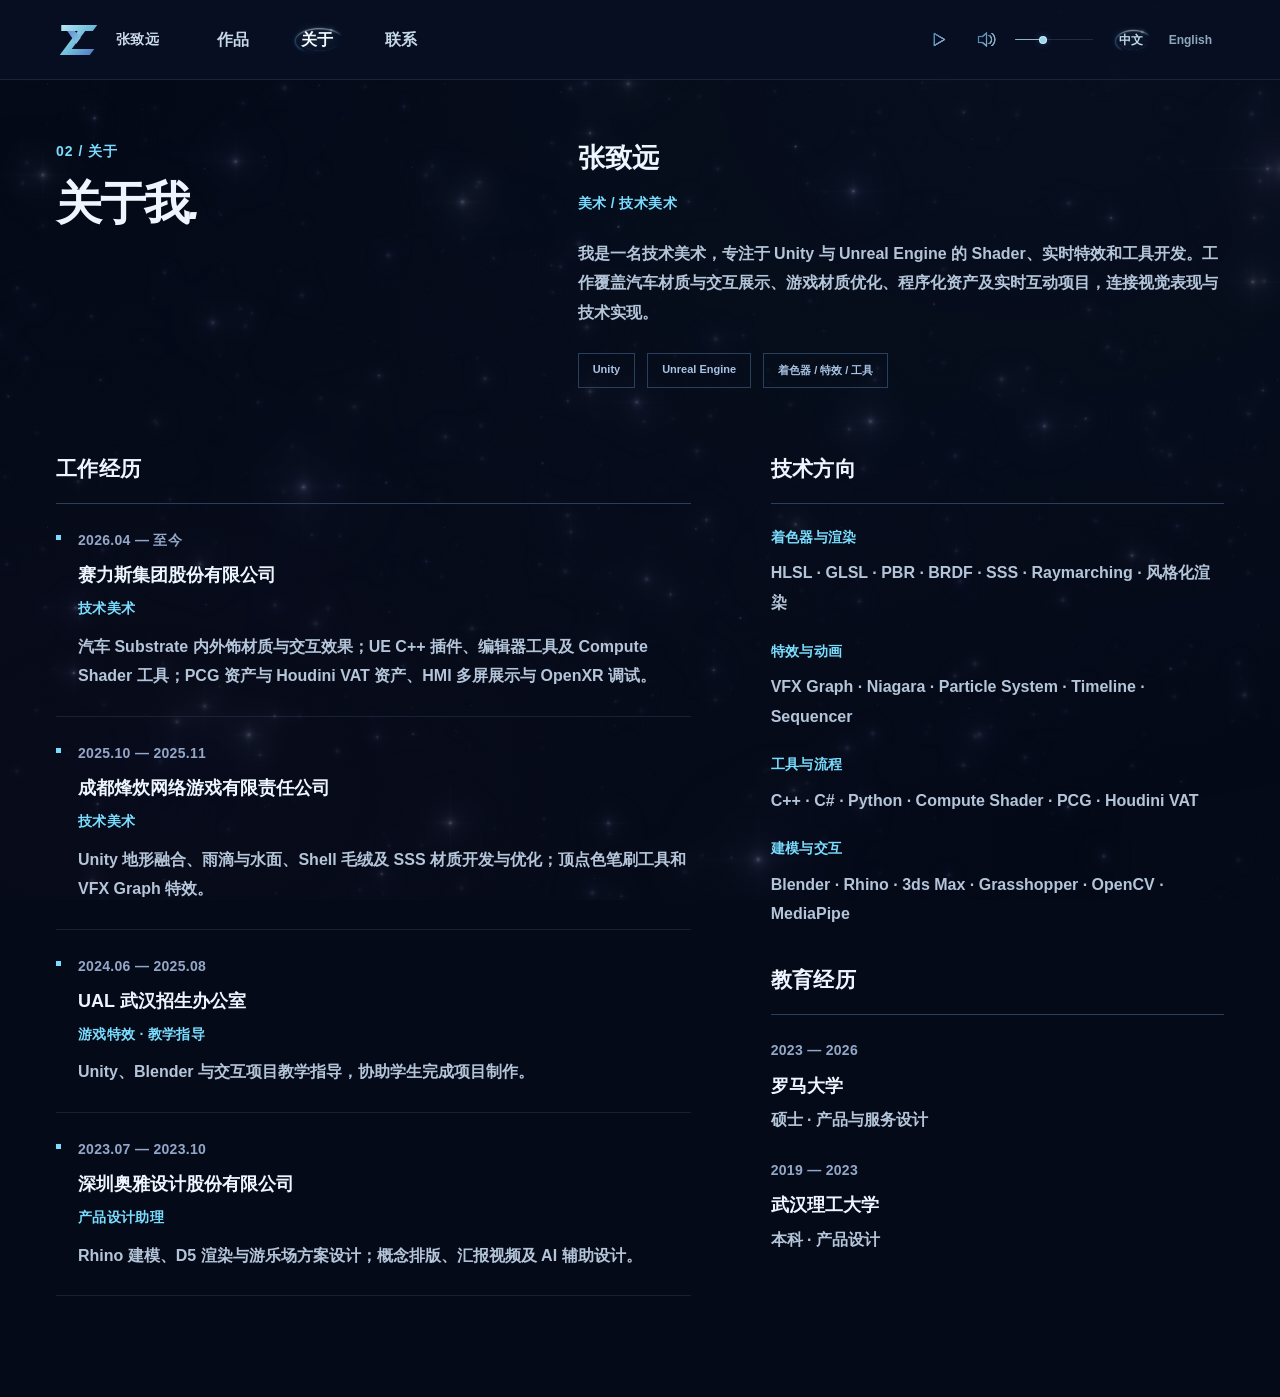
==== about.html @ 4000b933 "Publish nine projects, Neon soundtrack and updated interactions" ====
<!doctype html>
<html lang="zh-CN">
<head>
  <meta charset="UTF-8">
  <meta name="viewport" content="width=device-width,initial-scale=1">
  <meta name="theme-color" content="#080f24">
  <meta name="description" content="张致远的技术美术作品集：Unity 与 Unreal Engine 材质、实时特效与工具开发。">
  <title>关于 · 张致远 — 美术 / 技术美术</title>
  <link rel="icon" href="./favicon.svg" type="image/svg+xml">
  <link rel="stylesheet" href="./style.css">
  <link rel="stylesheet" href="./i18n.css">
  <link rel="stylesheet" href="./music.css">
  <link rel="stylesheet" href="./interactions.css">
  <link rel="stylesheet" href="./player-polish.css">
  <link rel="stylesheet" href="./contact-layout.css">
  <link rel="stylesheet" href="./typography.css">
  <link rel="stylesheet" href="./content-layout.css">
  <link rel="stylesheet" href="./header-layout.css">
  <link rel="stylesheet" href="./home-layout.css">
  <link rel="stylesheet" href="./brand-logo.css">
  <script type="module" src="./cursor-trail.js"></script>
  <script type="module" src="./hover-effects.js"></script>
  <script type="module" src="./i18n.js"></script>
  <script type="module" src="./music.js"></script>
  <script type="module" src="./app.js"></script>
</head>
<body>
  <canvas id="starfield-canvas" aria-hidden="true"></canvas>
  <a class="skip-link" href="#main-content">跳到主要内容</a>
  <header class="header">
    <a class="brand" href="./index.html" aria-label="张致远，回到首页"><span class="brand-mark" aria-hidden="true"><img src="./brand-logo.svg" width="48" height="48" alt=""></span><span class="brand-caption">张致远</span></a>
    <nav aria-label="主导航"><a href="./portfolio.html" data-view="works">作品</a><a href="./about.html" data-view="about" aria-current="page">关于</a><a href="./contact.html" data-view="contact">联系</a></nav>
    <span class="header-index" aria-hidden="true">作品集 / 01</span>
  </header>
  <main id="main-content" tabindex="-1">
    <section class="hero shell" id="top" data-view-panel="top" aria-labelledby="hero-title" hidden>
      <div class="hero-atmosphere" aria-hidden="true"></div>
      <div class="hero-copy">
        <h1 id="hero-title">张致远</h1>
        <p class="hero-role">美术 <span>/</span> 技术美术</p>
      </div>
      <a class="hero-scroll" href="#home-projects">
        <span class="hero-scroll-orbit" aria-hidden="true">
          <svg viewBox="0 0 64 64" fill="none" focusable="false">
            <g class="hero-scroll-arcs"><path class="hero-scroll-arc-outer" d="M18 7.75A28 28 0 0 1 56.25 46"/><path class="hero-scroll-arc-inner" d="M44 52.78A24 24 0 0 1 11.22 20"/><circle class="hero-scroll-star" cx="18" cy="7.75" r="1.5"/></g>
            <path class="hero-scroll-arrow" d="M32 19v25m-8-8 8 8 8-8"/>
            <path class="hero-scroll-flow" d="M32 19v25m-8-8 8 8 8-8"/>
          </svg>
        </span>
        <span class="hero-scroll-label">向下浏览作品</span>
      </a>
    </section>
    <section class="home-featured shell" id="home-projects" data-view-panel="top" aria-labelledby="home-projects-title" hidden>
      <div class="home-transition" aria-hidden="true">
        <svg viewBox="0 0 1000 260" fill="none" preserveAspectRatio="xMidYMid meet">
          <defs><linearGradient id="transition-light"><stop stop-color="#94d8ff" stop-opacity="0"/><stop offset=".45" stop-color="#9bdbf5" stop-opacity=".5"/><stop offset="1" stop-color="#768fcc" stop-opacity="0"/></linearGradient></defs>
          <g class="transition-paths" stroke="url(#transition-light)"><path d="M90 160 310 126 456 145 578 94 860 78"/><path d="M170 194 346 172 482 180 642 118 925 130"/><path d="M280 68 424 108 550 84 722 62"/></g>
          <g class="transition-flow" stroke="#b5e5ff"><path pathLength="100" d="M90 160 310 126 456 145 578 94 860 78"/><path pathLength="100" d="M170 194 346 172 482 180 642 118 925 130"/></g>
          <g class="transition-stars" fill="#b9e5f7"><circle cx="310" cy="126" r="1.5"/><circle cx="456" cy="145" r="1"/><circle cx="578" cy="94" r="1.8"/><circle cx="346" cy="172" r="1"/><circle cx="642" cy="118" r="1.4"/><circle cx="550" cy="84" r="1"/></g>
        </svg>
      </div>
      <div class="home-featured-heading">
        <div><h2 id="home-projects-title" tabindex="-1">精选作品</h2></div>
        <a class="text-link" href="./portfolio.html">全部作品 ↗</a>
      </div>
      <div id="home-project-grid" class="project-grid home-project-grid" aria-label="精选作品"></div>
    </section>
    <section class="works-section" id="works" data-view-panel="works" aria-labelledby="works-title" hidden>
      <div class="section-head shell"><div><div class="section-kicker">01 / 精选作品</div><h1 id="works-title" class="page-title">作品<span>集</span><i aria-hidden="true">.</i></h1></div><div class="category-tabs" role="group" aria-label="作品分类"><button data-category="all" aria-pressed="true">全部</button><button data-category="unity" aria-pressed="false">Unity</button><button data-category="unreal" aria-pressed="false">Unreal Engine</button><button data-category="td" aria-pressed="false">TD</button></div></div>
      <div class="subcategory-row shell" id="ue-subcategories" hidden><span>UNREAL ENGINE <b aria-hidden="true">/</b></span><div role="group" aria-label="Unreal Engine 二级分类"><button data-subcategory="all" aria-pressed="true">全部 UE 作品</button><button data-subcategory="vehicle" aria-pressed="false">车辆</button></div></div>
      <div class="works-layout shell">
        <div class="preview-column">
          <div class="preview-toolbar"><span><i class="signal"></i> 作品预览</span><span id="preview-index">— / —</span></div>
          <div class="project-preview" id="project-preview"><div class="empty-preview"><div class="empty-symbol" aria-hidden="true">＋</div><span class="empty-kicker">新的作品</span><h3>作品待补充</h3><p>此分类暂无作品。</p></div></div>
          <div id="playback-controls" class="playback-controls" hidden><label for="playback-speed">播放速度</label><select id="playback-speed"><option value="0.5">0.5×</option><option value="0.75">0.75×</option><option value="1" selected>1× 正常</option><option value="1.25">1.25×</option><option value="1.5">1.5×</option><option value="2">2×</option></select></div>
          <div id="video-chapters" class="video-chapters" role="group" aria-label="效果时间定位" hidden></div>
          <div class="project-caption"><div><p id="project-platform">UNITY / UNREAL ENGINE</p><h3 id="project-title">等待下一次灵感登场</h3></div><a id="project-link" class="text-link" href="https://space.bilibili.com/31364151" target="_blank" rel="noopener noreferrer">Bilibili 空间 <span aria-hidden="true">↗</span></a></div>
          <a id="project-detail-link" class="project-detail-link" href="./portfolio.html">查看作品详情 <span aria-hidden="true">↗</span></a>
          <p id="project-description" class="project-description">作品视频与制作过程将在这里更新。</p>
          <div id="project-credits" class="project-credits" aria-label="项目参考与素材说明" hidden></div>
        </div>
        <div class="selection-column"><div class="selection-heading"><span>选择作品</span><span id="project-count">00</span></div><div id="project-grid" class="project-grid" aria-label="选择作品"></div><p class="selection-tip">悬停预览，点击查看详情。手机端点选预览，再次点击进入详情。</p></div>
      </div>
    </section>
    <section class="about-section shell" id="about" data-view-panel="about" aria-labelledby="about-title">
      <div><div class="section-kicker">02 / 关于</div><h1 id="about-title" class="page-title">关于<span>我</span><i aria-hidden="true">.</i></h1></div>
      <div class="about-copy"><h3>张致远 </h3><p class="about-role">美术 / 技术美术</p><p id="about-text" class="muted">个人介绍待补充。</p><div class="about-tools"><span>Unity</span><span>Unreal Engine</span><span>着色器 / 特效 / 工具</span></div></div>
      <div class="resume-details"><section aria-labelledby="experience-title"><h3 class="resume-heading" id="experience-title">工作经历 </h3><div id="experience-list" class="experience-list"></div></section><div><section aria-labelledby="skills-title"><h3 class="resume-heading" id="skills-title">技术方向 </h3><div id="skills-list" class="skills-list"></div></section><section class="education" aria-labelledby="education-title"><h3 class="resume-heading" id="education-title">教育经历 </h3><div id="education-list"></div></section></div></div>
    </section>
    <section class="contact-section" id="contact" data-view-panel="contact" aria-labelledby="contact-title" hidden>
      <div class="shell contact-inner">
        <div class="contact-intro">
          <h1 id="contact-title" class="page-title">联系</h1>
        </div>
        <div class="contact-methods">
          <button class="contact-method contact-method-email" type="button" data-copy-value="1124192559@qq.com" aria-label="复制邮箱">
            <span class="contact-method-label">电子邮箱</span>
            <strong translate="no">1124192559@qq.com</strong>
          </button>
          <button class="contact-method contact-method-phone" type="button" data-copy-value="+86 15872390295" aria-label="复制电话号码">
            <span class="contact-method-label">电话</span>
            <strong translate="no">+86 15872390295</strong>
          </button>
          <button class="contact-method contact-method-wechat" type="button" data-copy-value="aid1428" aria-label="复制微信号">
            <span class="contact-method-label">微信</span>
            <strong id="wechat-value" translate="no">aid1428</strong>
          </button>
          <a class="contact-method contact-method-bilibili" href="https://space.bilibili.com/31364151" target="_blank" rel="noopener noreferrer">
            <span class="contact-method-label">个人空间</span>
            <strong>哔哩哔哩</strong>
            <span class="contact-method-arrow" aria-hidden="true">↗</span>
          </a>
        </div>
        <div class="contact-feedback" id="contact-copy-feedback" role="status" aria-live="polite"></div>
      </div>
      <div class="shell footer-bottom"><span>© <span id="year">2026</span> 张致远</span><a href="./index.html">返回首页 ↗</a><span>技术美术作品集</span></div>
    </section>
  </main>
  <div class="sr-only" id="announcement" aria-live="polite"></div>
</body>
</html>
---- style.css ----
:root{--font-ui:"Microsoft YaHei","PingFang SC","Noto Sans SC","Segoe UI",Arial,sans-serif;color-scheme:dark;--bg:#080f24;--panel:#101c36;--fg:#edf5ff;--muted:#93a7c8;--blue:#3075ff;--ice:#7addff;--line:#28405d;--cut:polygon(0 0,100% 0,100% calc(100% - 14px),calc(100% - 14px) 100%,0 100%)}
*{box-sizing:border-box}html{scroll-behavior:smooth;scroll-padding-top:100px}body{margin:0;background:var(--bg);color:var(--fg);font-family:var(--font-ui);-webkit-font-smoothing:antialiased}body::before{content:"";position:fixed;inset:0;z-index:-1;background:radial-gradient(ellipse at 76% 12%,#173c652e,transparent 55%)}a{color:inherit;text-decoration:none}button{font:inherit;color:inherit;cursor:pointer}button,a{-webkit-tap-highlight-color:transparent}button:focus-visible,a:focus-visible{outline:2px solid var(--ice);outline-offset:5px}button{border:0}button[disabled]{cursor:default;opacity:.5}h1,h2,h3,p{margin:0}::selection{background:var(--blue);color:white}[hidden]{display:none!important}.shell{width:min(1328px,calc(100% - 112px));margin-inline:auto}.sr-only{position:absolute;width:1px;height:1px;padding:0;overflow:hidden;clip-path:inset(50%);white-space:nowrap}.skip-link{position:fixed;top:8px;left:8px;z-index:100;background:var(--blue);padding:12px;transform:translateY(-200%)}.skip-link:focus{transform:none}
.header{height:80px;position:fixed;inset:0 0 auto;z-index:30;display:flex;align-items:center;justify-content:space-between;padding:0 56px;background:#080f24df;backdrop-filter:blur(16px);border-bottom:1px solid #8bd3ff1c}.brand{display:flex;align-items:center;gap:13px}.brand-mark{font-size:31px;font-weight:900;font-style:italic;letter-spacing:-8px;width:52px;color:var(--ice)}.brand-mark span{color:var(--blue)}.brand-caption{font-size:10px;font-weight:800;letter-spacing:1.4px;line-height:1.6}.brand-caption small{font-size:8px;color:var(--muted);letter-spacing:3px}.header nav{display:flex;align-items:center;gap:44px}.header nav a{font-size:13px;font-weight:700;display:flex;align-items:center;gap:8px;transition:color .2s}.header nav a:hover{color:var(--ice)}.header nav span{font-size:9px;letter-spacing:1.2px;color:var(--muted)}.header-index{font:10px var(--font-ui);letter-spacing:1.5px;color:var(--muted)}
.hero{position:relative;min-height:850px;min-height:max(780px,100svh);padding-top:154px;padding-bottom:110px;display:grid;grid-template-columns:1fr 1.03fr;align-items:center;gap:28px}.hero-copy{position:relative;z-index:2}.eyebrow{display:flex;align-items:center;gap:10px;color:var(--ice);font-size:11px;letter-spacing:3px;font-weight:700}.signal{display:inline-block;width:5px;height:5px;background:var(--ice);box-shadow:0 0 12px #7addff60;flex-shrink:0}.hero h1{margin-top:28px;font-weight:900;font-size:clamp(66px,8.3vw,126px);line-height:1.05;letter-spacing:-7px}.hero h1>span{display:block;white-space:nowrap;font-size:clamp(48px,5.6vw,84px);line-height:.98;letter-spacing:0;color:transparent;-webkit-text-stroke:1.5px var(--ice);font-weight:900;margin-top:14px;font-style:italic}.hero h1 br{display:none}.hero h1>span{white-space:normal;max-width:550px}.hero h1 br{display:initial}.hero-role{font-size:22px;letter-spacing:5px;font-weight:700;margin-top:24px}.hero-role>span{color:var(--blue);margin:0 10px}.hero-line{font-size:14px;letter-spacing:2px;color:var(--muted);margin-top:15px}.hero-tools{display:flex;gap:18px;margin:28px 0 34px}.hero-tools span{font:10px var(--font-ui);letter-spacing:1px;color:#bccce2;border-left:2px solid var(--blue);padding-left:8px}.action{display:inline-flex;align-items:center;justify-content:space-between;gap:64px;background:var(--blue);padding:17px 24px;clip-path:var(--cut);font-size:15px;font-weight:800;transition:background .2s,transform .2s}.action:hover{background:#528fff;transform:translateY(-2px)}.action span{font-size:24px;line-height:16px}.hero-tracks{position:absolute;inset:80px 0 0;pointer-events:none;overflow:hidden;opacity:.45;z-index:-1}.hero-tracks span{position:absolute;width:1px;height:115%;background:linear-gradient(transparent,#2b5a8533,transparent);transform:rotate(30deg);left:66%;top:-10%}.hero-tracks span:nth-child(2){left:84%}.hero-tracks span:nth-child(3){width:120px;left:81%;background:linear-gradient(transparent,#20538312,transparent)}.hero-bottom{position:absolute;bottom:32px;left:0;right:0;display:flex;justify-content:space-between;color:var(--muted);font:9px var(--font-ui);letter-spacing:2px}.hero-bottom a{display:flex;gap:20px;align-items:center}.hero-bottom a span{color:var(--ice);font-size:20px}
.hero-visual{min-width:0;position:relative;padding-top:10px;scroll-margin-top:110px}.visual-label,.preview-toolbar{display:flex;justify-content:space-between;align-items:center;font:9px var(--font-ui);letter-spacing:1.5px;color:var(--muted);padding-bottom:15px}.visual-label>span:first-child,.preview-toolbar>span:first-child{display:flex;align-items:center;gap:9px}.visual-label>span:first-child{color:var(--ice)}
.works-section{padding-top:50px;padding-bottom:110px;border-top:1px solid #21334b;background:linear-gradient(180deg,#0d1831,#080f2400)}.section-head{display:flex;align-items:end;justify-content:space-between;gap:24px;margin-bottom:36px}.section-kicker{font:10px var(--font-ui);color:var(--ice);letter-spacing:3px;margin-bottom:16px}h2{font-size:46px;letter-spacing:-2px;font-weight:900;line-height:1.1}h2>span{color:#a7bfdc}h2>i{color:var(--blue);font-style:normal;margin-left:4px}.category-tabs{display:flex;gap:6px;flex-wrap:wrap}.category-tabs button{padding:13px 22px;min-width:85px;clip-path:polygon(0 0,calc(100% - 10px) 0,100% 10px,100% 100%,0 100%);background:#162740;font-size:12px;font-weight:700;transition:background .2s}.category-tabs button[aria-pressed=true]{background:var(--blue)}.category-tabs button:hover{background:#3066b2}.works-layout{display:grid;grid-template-columns:1.15fr 1fr;gap:44px}.preview-column{min-width:0}.preview-toolbar{padding-bottom:10px}.project-preview{position:relative;aspect-ratio:16/9;background:#09172b;border:1px solid #2a405c;overflow:hidden}.project-preview iframe,.project-preview video,.project-preview>img{position:absolute;inset:0;width:100%;height:100%;border:0;object-fit:contain}.empty-preview{position:absolute;inset:0;display:flex;flex-direction:column;align-items:center;justify-content:center;background:linear-gradient(135deg,#11264180,transparent),repeating-linear-gradient(0deg,transparent 0 35px,#57789b09 36px 37px),repeating-linear-gradient(90deg,transparent 0 35px,#57789b09 36px 37px)}.empty-symbol{width:55px;height:55px;transform:rotate(45deg);border:1px solid #4875a64d;color:#597ba3;display:flex;align-items:center;justify-content:center;margin-bottom:20px;font:28px var(--font-ui)}.empty-kicker{font:9px var(--font-ui);letter-spacing:4px;color:#7895b7}.empty-preview h3{font-size:20px;letter-spacing:5px;margin-top:10px}.empty-preview p{font-size:11px;color:var(--muted);margin-top:12px}.project-caption{display:flex;justify-content:space-between;align-items:center;gap:12px;margin-top:22px}.project-caption p{font:9px var(--font-ui);color:var(--ice);letter-spacing:2px;margin-bottom:9px}.project-caption h3{font-size:21px;line-height:1.45;letter-spacing:1px}.text-link{font-size:11px;white-space:nowrap;color:var(--ice)}.text-link span{margin-left:7px;font-size:16px}.project-description{font-size:12px;line-height:1.8;color:var(--muted);margin-top:10px;max-width:520px;white-space:pre-line}.selection-heading{display:flex;justify-content:space-between;font:9px var(--font-ui);color:var(--muted);letter-spacing:2px;margin-bottom:10px}.selection-heading span:last-child{color:var(--ice)}.project-grid{display:grid;grid-template-columns:1fr 1fr;gap:10px}.project-card{display:block;position:relative;min-width:0;text-align:left;padding:0;background:#13243d;clip-path:var(--cut);aspect-ratio:1.5;overflow:hidden;border:2px solid transparent}.project-card img{width:100%;height:100%;object-fit:cover;display:block;transition:transform .3s,filter .3s;filter:brightness(.72)}.project-card:hover img{transform:scale(1.04);filter:brightness(1)}.project-card[data-selected=true]{border-color:var(--ice)}.project-card[data-selected=true] img{filter:brightness(1)}.project-card .card-copy{position:absolute;inset:auto 0 0;padding:25px 12px 12px;background:linear-gradient(transparent,#061020f0)}.card-copy strong{font-size:13px;line-height:1.5;display:-webkit-box;-webkit-line-clamp:2;-webkit-box-orient:vertical;overflow:hidden}.card-copy small{display:block;font:8px var(--font-ui);color:var(--ice);margin-top:5px;letter-spacing:1px}.empty-category{aspect-ratio:1.4;padding:20px 15px;position:relative;border:1px solid #223c5c;background:linear-gradient(135deg,#17334d55,#0b162c);clip-path:var(--cut);display:flex;flex-direction:column;justify-content:space-between;min-width:0}.empty-category>span{font:italic 48px var(--font-ui);font-weight:800;color:#264869}.empty-category strong{font-size:13px;display:block}.empty-category small{display:block;color:var(--muted);font-size:10px;margin-top:7px}.selection-tip{font-size:10px;color:#879cba;margin-top:18px;line-height:1.6}.no-results{grid-column:1/-1;padding:35px 20px;border:1px solid var(--line);color:var(--muted);font-size:13px;text-align:center}
.about-section{display:grid;grid-template-columns:1fr 1.4fr;gap:60px;border-top:1px solid #263853;padding-block:80px 100px}.about-copy h3{font-size:27px;letter-spacing:3px}.about-copy small{font:11px var(--font-ui);letter-spacing:2px;color:var(--muted);display:inline-block;margin-left:15px}.about-role{font-size:14px;color:var(--ice);margin-top:16px;letter-spacing:2px}.muted{color:var(--muted);font-size:13px;line-height:1.8;margin-top:24px}.about-tools{display:flex;gap:12px;margin-top:25px}.about-tools span{font-size:11px;padding:9px 14px;border:1px solid var(--line);color:#a8c3e2}.contact-section{background:#122754;position:relative;overflow:hidden}.contact-section::after{content:"ZY";position:absolute;right:4%;top:-55px;color:#96cfff06;font:900 italic 320px var(--font-ui);pointer-events:none}.contact-inner{position:relative;z-index:1;display:flex;justify-content:space-between;align-items:center;padding-block:65px}.contact-inner h2{font-size:44px}.contact-inner h2 i{font-weight:400;font-size:40px;margin-left:18px;color:var(--ice)}.contact-link{display:flex;flex-direction:column;gap:12px;font:900 24px var(--font-ui);letter-spacing:2px}.contact-link span{font-size:12px;font-weight:400;letter-spacing:1px;color:var(--ice)}.footer-bottom{position:relative;z-index:1;border-top:1px solid #ffffff16;display:flex;align-items:center;justify-content:space-between;padding-block:23px;font:9px var(--font-ui);letter-spacing:1.5px;color:#b0c3df}
.poster-button{display:block;width:100%;height:100%;position:absolute;inset:0;background:#0d203a;padding:0;overflow:hidden}.poster-button>img{display:block;width:100%;height:100%;object-fit:cover;filter:brightness(.75);transition:filter .25s,transform .4s}.poster-button:hover>img{filter:brightness(.92);transform:scale(1.025)}.poster-play{position:absolute;inset:0;display:flex;flex-direction:column;align-items:center;justify-content:center;gap:13px;background:linear-gradient(transparent,#070f2855);font-size:12px;letter-spacing:3px;text-shadow:0 2px 8px #000}.play-triangle{width:58px;height:58px;display:grid;place-items:center;border:1px solid #b9e7ffb0;background:#153367a0;backdrop-filter:blur(5px);font:28px var(--font-ui);color:var(--ice);padding-left:3px}.playback-help{font-size:11px;color:var(--muted);line-height:1.6;margin-top:10px}#project-preview{scroll-margin-top:105px}.project-card:focus-visible{outline:none;box-shadow:inset 0 0 0 3px var(--ice);border-color:var(--ice)}
@media(min-width:1600px){.hero h1{font-size:142px}.hero h1>span{font-size:88px}}
@media(max-width:1100px){.shell{width:calc(100% - 64px)}.header{padding:0 32px}.header-index{display:none}.header nav{gap:28px}.hero{gap:20px}.hero h1{font-size:96px}.hero h1>span{font-size:66px}.works-layout{gap:28px}.hero-role{font-size:18px}.project-caption{align-items:start;flex-direction:column}}
@media(max-width:760px){html{scroll-padding-top:105px}.shell{width:calc(100% - 40px)}.header{height:80px;padding:0 20px}.brand-caption{display:none}.brand-mark{font-size:29px;width:42px}.header nav{gap:22px}.header nav a{font-size:12px;display:block}.header nav span{display:block;font-size:7px;margin-top:5px;letter-spacing:1px}.hero{grid-template-columns:1fr;min-height:auto;gap:40px;padding-top:132px;padding-bottom:95px}.hero h1{font-size:clamp(74px,18vw,120px);letter-spacing:-5px;margin-top:23px}.hero h1>span{font-size:clamp(46px,10vw,76px);max-width:none;margin-top:12px}.hero h1 br{display:none}.hero-role{font-size:19px;letter-spacing:4px;margin-top:24px}.hero-line{font-size:12px}.hero-tools{margin:20px 0 27px}.action{padding:15px 22px;font-size:14px;gap:60px}.hero-visual{padding-top:0;scroll-margin-top:110px}.visual-label{font-size:8px}.hero-bottom{bottom:26px;font-size:8px;letter-spacing:1px}.hero-bottom>span{display:none}.works-section{padding-top:36px;padding-bottom:65px}.section-head{display:block;margin-bottom:24px}.section-kicker{font-size:9px;letter-spacing:2px;margin-bottom:12px}h2{font-size:36px}.category-tabs{margin-top:24px;gap:7px}.category-tabs button{padding:12px 18px;min-height:44px}.works-layout{grid-template-columns:1fr;gap:30px}.project-caption{flex-direction:row;align-items:center;margin-top:16px}.project-caption h3{font-size:18px}.project-caption p{font-size:8px}.project-description{font-size:12px}.empty-preview h3{font-size:17px}.empty-preview p{font-size:10px}.empty-symbol{width:40px;height:40px;margin-bottom:14px}.project-card{aspect-ratio:1.4}.card-copy strong{font-size:12px}.selection-tip{margin-top:13px}.about-section{grid-template-columns:1fr;gap:30px;padding-block:45px 60px}.about-copy h3{font-size:24px}.about-copy small{font-size:9px;margin-left:10px}.contact-inner{padding-block:45px;display:block}.contact-inner h2{font-size:36px}.contact-link{margin-top:32px;font-size:21px}.footer-bottom{gap:22px;flex-wrap:wrap;font-size:8px}.footer-bottom>span:last-child{display:none}}
@media(max-width:380px){.header nav{gap:14px}.shell{width:calc(100% - 32px)}.header{padding:0 16px}.hero h1{font-size:72px}.hero h1>span{font-size:43px}.hero-role{font-size:17px;letter-spacing:3px}.category-tabs button{padding:12px 14px;min-width:70px;font-size:11px}.project-caption{align-items:start;flex-direction:column}.empty-category{padding:14px 12px}.empty-category>span{font-size:38px}}
@media(prefers-reduced-motion:reduce){html{scroll-behavior:auto}*,*::before,*::after{animation:none!important;transition:none!important}}
.subcategory-row{display:flex;justify-content:flex-end;align-items:center;gap:16px;margin-top:-13px;margin-bottom:28px;font:10px var(--font-ui);letter-spacing:1px;color:var(--muted)}.subcategory-row>b,.subcategory-row b{color:var(--ice);margin-left:10px}.subcategory-row>div{display:flex;gap:6px}.subcategory-row button{min-height:40px;background:transparent;border:1px solid var(--line);padding:9px 14px;font:11px var(--font-ui);letter-spacing:.5px;color:var(--muted)}.subcategory-row button[aria-pressed=true]{border-color:var(--ice);color:var(--ice);background:#7addff0c}@media(max-width:760px){.subcategory-row{justify-content:flex-start;flex-wrap:wrap;gap:10px;margin-top:-5px;margin-bottom:24px}.subcategory-row button{min-height:44px}.subcategory-row>span{font-size:9px}}
.hero-actions{display:flex;align-items:center;gap:26px;flex-wrap:wrap}.resume-link{display:inline-flex;gap:15px;align-items:center;color:var(--ice);font-size:12px;letter-spacing:1px;min-height:44px}.resume-link:hover{color:#fff}.about-download{margin-top:26px}.about-tools{flex-wrap:wrap}.resume-details{grid-column:1/-1;display:grid;grid-template-columns:1.4fr 1fr;gap:80px;padding-top:6px}.resume-heading{font-size:20px;letter-spacing:2px;padding-bottom:20px;border-bottom:1px solid var(--line)}.resume-heading small{font:9px var(--font-ui);color:var(--muted);letter-spacing:2px;margin-left:12px}.experience-item{padding:25px 0 25px 22px;position:relative;border-bottom:1px solid #26385380}.experience-item::before{content:"";position:absolute;left:0;top:31px;width:5px;height:5px;background:var(--ice)}.resume-period{font:10px var(--font-ui);letter-spacing:1px;color:var(--muted);margin-bottom:11px}.experience-item h4,.education-item h4{font-size:17px;line-height:1.6;margin:0;font-weight:600;letter-spacing:.5px}.resume-role{color:var(--ice);font-size:12px;margin-top:7px}.resume-summary{font-size:13px;line-height:1.9;color:var(--muted);margin-top:12px}.skill-item{padding-top:22px}.skill-item h4{font:10px var(--font-ui);letter-spacing:2px;color:var(--ice);margin:0 0 10px}.skill-item p{font-size:12px;color:var(--muted);line-height:1.9}.education{margin-top:36px}.education-item{padding-top:24px}.education-item .resume-summary{margin-top:5px}@media(max-width:760px){.resume-details{grid-template-columns:1fr;gap:38px}.about-download{margin-top:18px}.resume-heading{font-size:18px}.experience-item h4,.education-item h4{font-size:16px}.hero-actions{gap:20px}.resume-summary{font-size:12px}}
.project-credits{display:flex;flex-wrap:wrap;gap:4px 20px;margin-top:10px;font-size:11px;color:var(--ice)}.project-credits[hidden]{display:none}.project-credits a{display:inline-flex;align-items:center;min-height:44px;text-decoration:underline;text-decoration-color:#7addff55;text-underline-offset:4px}.project-credits a:hover{text-decoration-color:currentColor}

body{isolation:isolate;background:#050a18}body::before{z-index:-2;background:radial-gradient(1px 1px at 12% 19%,#a7c8eea0,transparent),radial-gradient(1px 1px at 74% 31%,#bedcffb0,transparent),radial-gradient(1px 1px at 39% 65%,#86bbdf80,transparent),radial-gradient(1px 1px at 87% 76%,#d3e9ffaa,transparent),radial-gradient(2px 2px at 65% 12%,#9dbed580,transparent),radial-gradient(ellipse at 76% 12%,#173c6540,transparent 55%);background-size:293px 337px,431px 419px,359px 467px,523px 379px,739px 617px,100% 100%}#starfield-canvas{position:fixed;inset:0;width:100%;height:100%;z-index:-1;pointer-events:none}.works-section{background:linear-gradient(180deg,#0d1831db,#080f2480)}.featured-work{display:block;position:relative;aspect-ratio:16/9;overflow:hidden;border:1px solid #3d638a;clip-path:var(--cut);background:#101c36}.featured-work>img{width:100%;height:100%;object-fit:cover;object-position:54% center;filter:brightness(.82)}.featured-caption{position:absolute;inset:auto 0 0;padding:48px 24px 24px;background:linear-gradient(transparent,#050d20e8);display:flex;justify-content:space-between;align-items:end;font:22px var(--font-ui);letter-spacing:4px}.featured-caption small{display:block;font:11px var(--font-ui);letter-spacing:2px;margin-top:12px;color:#c1d8ec}.featured-caption b{font:32px var(--font-ui);color:var(--ice)}.showcase-note{display:flex;justify-content:space-between;gap:12px;margin-top:18px;color:var(--muted);font-size:11px;letter-spacing:1px}.showcase-note>span:last-child{font:9px var(--font-ui)}.hero-tracks{display:none}@media(max-width:760px){.featured-work{aspect-ratio:16/9}.featured-caption{padding:35px 18px 18px;font-size:18px}.featured-caption small{font-size:10px}.showcase-note{font-size:10px;letter-spacing:0}.showcase-note>span:last-child{font-size:8px}}
/* Quiet, colored starlight remains available when WebGL is unavailable. */
body::before{background:radial-gradient(.8px .8px at 12% 19%,#8baac238,transparent),radial-gradient(.8px .8px at 74% 31%,#b6aea138,transparent),radial-gradient(.7px .7px at 39% 65%,#8d80ac2b,transparent),radial-gradient(.8px .8px at 87% 76%,#92b6c934,transparent),radial-gradient(1px 1px at 65% 12%,#99abb92c,transparent),radial-gradient(ellipse at 80% 8%,#142c4226,transparent 64%),radial-gradient(ellipse at 12% 87%,#231b331c,transparent 62%);background-size:397px 443px,557px 541px,631px 727px,683px 499px,863px 769px,100% 100%,100% 100%}
.playback-controls{display:flex;align-items:center;justify-content:flex-end;gap:12px;margin-top:10px;color:var(--muted);font-size:12px}.playback-controls[hidden]{display:none}.playback-controls label{letter-spacing:.5px}.playback-controls select{min-height:44px;min-width:105px;padding:9px 30px 9px 12px;color:var(--ice);background:#11233c;border:1px solid var(--line);border-radius:0;font:12px var(--font-ui);cursor:pointer;color-scheme:dark}.playback-controls select:focus-visible{outline:2px solid var(--ice);outline-offset:3px}.playback-controls option{color:var(--fg);background:#11233c}

/* Independent views: navigation changes content instead of scrolling between sections. */
html{scroll-behavior:auto}.header nav{gap:10px}.header nav a{position:relative;min-height:56px;min-width:90px;justify-content:center;padding:11px 18px;flex-direction:column;gap:5px;border:1px solid transparent;clip-path:var(--cut)}.header nav a[aria-current=page]{color:var(--ice);background:#193759b8;border-color:#35648b}.header nav a[aria-current=page] span{color:#a6ddff}.header nav a::after{content:"";position:absolute;bottom:3px;left:25%;right:25%;height:2px;background:var(--ice);transform:scaleX(0);transition:transform .18s}.header nav a[aria-current=page]::after{transform:scaleX(1)}[data-view-panel]:not([hidden]){animation:view-in .2s ease-out}.works-section[data-view-panel]{min-height:100svh;padding-top:132px;padding-bottom:64px;border:0;background:linear-gradient(180deg,#0d183175,#080f2460)}.about-section[data-view-panel]{min-height:100svh;padding-top:140px;border-top:0}.contact-section[data-view-panel]{min-height:100svh;padding-top:80px;background:linear-gradient(130deg,#0c1834d9,#12275499);display:flex;flex-direction:column;justify-content:center}.contact-section .contact-inner{flex:1;min-height:360px}.contact-section .footer-bottom{margin-top:auto}h1:focus,h2:focus{outline:none}@keyframes view-in{from{opacity:0;transform:translateY(8px)}to{opacity:1;transform:translateY(0)}}@media(max-width:760px){.header nav{gap:4px}.header nav a{display:flex;min-width:65px;min-height:56px;padding:10px 12px}.header nav span{margin-top:0}.works-section[data-view-panel]{padding-top:112px}.about-section[data-view-panel]{padding-top:118px}.contact-section .contact-inner{display:flex;flex-direction:column;align-items:flex-start;justify-content:center;gap:34px}.contact-link{margin-top:0}.contact-section .footer-bottom{width:calc(100% - 40px)}}@media(max-width:380px){.header nav{gap:2px}.header nav a{min-width:61px;padding-inline:10px}}
.project-detail-link{display:inline-flex;align-items:center;gap:36px;margin-top:16px;min-height:44px;padding:11px 16px;background:var(--blue);clip-path:var(--cut);font-size:12px;font-weight:700}.project-detail-link:hover{background:#528fff}.project-card{color:var(--fg)}

body{font-weight:500}.header nav a{font-weight:750}.hero h1>span{-webkit-text-stroke:2px var(--ice)}.hero-line,.muted,.resume-summary{font-weight:500}.visual-label,.preview-toolbar,.section-kicker,.selection-heading,.project-caption p,.card-copy small,.hero-tools span,.showcase-note,.resume-period,.skill-item h4,.resume-heading small,.hero-bottom,.footer-bottom,.brand-caption,.header nav span{font-weight:650}.project-description,.playback-help,.selection-tip,.text-link,.resume-link,.playback-controls,.skill-item p{font-weight:600}.section-kicker{font-size:11px}.visual-label,.preview-toolbar,.selection-heading{font-size:10px}.card-copy small{font-size:10px;letter-spacing:.5px}.project-description{font-size:13px}.project-caption p{font-size:10px}.hero-tools span{font-size:11px}.resume-period{font-size:11px}.showcase-note>span:last-child{font-weight:650}.hero h1{font-weight:900}

/* Readable, substantial sans-serif typography across all pages. */
body,.hero-line,.muted,.resume-summary{font-weight:600}.header nav a{font-weight:700}.header-index,.about-copy small,.empty-kicker,.play-triangle,.playback-controls select,.subcategory-row,.subcategory-row button,.contact-link span,.project-credits,.detail-information p,.detail-breadcrumb{font-weight:600}.card-copy strong{font-weight:700}.home-project-grid{gap:14px}.home-project-grid .project-card{aspect-ratio:1.5}.home-project-grid .card-copy{padding:30px 14px 14px}.home-project-grid .card-copy strong{font-size:14px}.hero-showcase .visual-label a{color:var(--ice);min-height:44px;display:flex;align-items:center}.hero-showcase .visual-label{padding-bottom:6px}#main-content:focus{outline:none}@media(max-width:760px){.home-project-grid{gap:10px}.home-project-grid .card-copy{padding:24px 10px 10px}.home-project-grid .card-copy strong{font-size:12px}.home-project-grid .card-copy small{font-size:9px}.header nav span{font-size:9px}}
---- i18n.css ----
.header-tools{display:flex;align-items:center;justify-content:flex-end;gap:12px;flex:0 0 auto;min-width:0}
.language-switch{display:inline-flex;align-items:center;flex:none;border:1px solid #83c8f333;border-radius:5px;padding:2px;background:#0b1830b3}
.language-switch button{appearance:none;display:inline-flex;align-items:center;justify-content:center;min-width:44px;min-height:44px;padding:0 10px;border:1px solid transparent;border-radius:3px;background:transparent;color:var(--muted,#9baec8);font:650 12px var(--font-ui,system-ui,sans-serif);line-height:1;white-space:nowrap;cursor:pointer;transition:background .18s,color .18s,border-color .18s}
.language-switch button[aria-pressed=true]{color:var(--ice,#c4eaff);background:#214d77a8;border-color:#72b8e344}
.language-switch button:hover{color:#e7f5ff;background:#234368a6}
.language-switch button:focus-visible{outline:2px solid var(--ice,#c4eaff);outline-offset:3px}
html[lang=en] .hero h1{font-size:clamp(54px,6vw,98px);letter-spacing:-.055em;overflow-wrap:normal}
html[lang=en] .hero-role{letter-spacing:.03em}
html[lang=en] .section-head h2,html[lang=en] .about-section h2,html[lang=en] .contact-inner h2{font-size:clamp(32px,4.5vw,60px);letter-spacing:-.04em}
html[lang=en] .card-copy strong{line-height:1.35}
@media(max-width:1100px){.header-tools{gap:8px}.language-switch button{padding-inline:8px}}
@media(max-width:760px){.header-tools{gap:8px;max-width:100%}.language-switch button{font-size:11px;padding-inline:8px}html[lang=en] .hero h1{font-size:clamp(45px,11.5vw,84px);letter-spacing:-.06em}html[lang=en] .hero-role{font-size:17px}html[lang=en] .header nav a{font-size:12px}html[lang=en] .category-tabs button{padding-inline:12px}}
@media(prefers-reduced-motion:reduce){.language-switch button{transition:none}}
---- music.css ----
.header-index{display:none}
.header-tools{display:flex;align-items:center;gap:16px}
.music-controls{position:relative;display:flex;align-items:center;gap:2px;flex-shrink:0;color:#badbea;font-weight:600}
.music-controls .music-button{width:45px;height:45px;min-width:45px;flex:0 0 45px;padding:12px;display:grid;place-items:center;border:0;border-radius:50%;background:transparent;color:#9dbaca;box-shadow:none;filter:none;transition:color .18s}
.music-controls .music-button:hover,.music-controls .music-button[aria-pressed=true]{color:#e4f7ff;background:transparent;border-color:transparent;box-shadow:none;text-shadow:none;filter:none}
.music-controls .music-button:active{color:#fff;background:transparent;transform:none;filter:none}
.music-controls .music-button:focus-visible{outline:1px solid #a1dfff9c;outline-offset:-5px}
.music-controls .music-button:disabled{opacity:.38;filter:none}
.music-controls .music-button svg{width:19px;height:19px;display:block;fill:none;stroke:currentColor;stroke-width:1.55;stroke-linecap:round;stroke-linejoin:round}
.music-controls #music-toggle svg{width:20px;height:20px;stroke-width:1.65}
.music-volume-control{position:relative;display:flex;align-items:center;flex:0 0 78px;width:78px;height:45px;margin-left:5px}
.music-controls input[type=range]{appearance:none;-webkit-appearance:none;display:block;width:100%;height:45px;padding:0;margin:0;border:0;border-radius:18px;background:transparent;cursor:pointer;--music-volume:35%}
.music-controls input[type=range]::-webkit-slider-runnable-track{height:1px;border:0;border-radius:2px;background:linear-gradient(to right,#b3dfefc9 var(--music-volume),#7796b438 var(--music-volume))}
.music-controls input[type=range]::-webkit-slider-thumb{appearance:none;-webkit-appearance:none;width:8px;height:8px;border:1px solid #d9f4ffce;border-radius:50%;background:#9cd7ed;margin-top:-3.5px;box-shadow:0 0 7px #7acaff42;transition:box-shadow .15s,transform .15s}
.music-controls input[type=range]::-moz-range-track{height:1px;border:0;border-radius:2px;background:#7796b438}
.music-controls input[type=range]::-moz-range-progress{height:1px;border-radius:2px;background:#b3dfefc9}
.music-controls input[type=range]::-moz-range-thumb{width:6px;height:6px;border:1px solid #d9f4ffce;border-radius:50%;background:#9cd7ed;box-shadow:0 0 7px #7acaff42}
.music-controls input[type=range]:active::-webkit-slider-thumb{transform:scale(1.2);box-shadow:0 0 10px #8ad6ff80}
.music-controls input[type=range]:focus-visible{outline:1px solid #a1dfff78;outline-offset:-7px}
.music-glyph-shader{position:absolute;left:0;top:0;z-index:2;pointer-events:none;user-select:none}
.music-controls[data-music-shader=ready] .music-button svg{opacity:0}
.music-credit{display:flex;flex-wrap:wrap;gap:4px 10px;flex:0 0 100%;margin:0;padding-bottom:18px;color:#8fa7bd;font-size:12px;line-height:1.7;letter-spacing:0}
.detail-footer:has(.music-credit),.footer-bottom:has(.music-credit){flex-wrap:wrap;row-gap:8px}
.music-credit>span:first-child{color:#afc2d2}
.music-credit a{color:inherit;text-decoration:none;border:0;border-radius:0;padding:0;background:transparent;box-shadow:none}
.music-credit a:hover{color:#d7f0ff;text-decoration:underline;text-underline-offset:3px}
.music-credit a:focus-visible{outline:1px dashed #a1dfff9c;outline-offset:4px}
@media(max-width:1199px){.header-tools{gap:8px}.music-volume-control{width:60px;flex-basis:60px;margin-left:3px}}
@media(max-width:900px){.header{flex-wrap:wrap;height:126px;align-content:center;row-gap:0}.header>.brand,.header>nav{height:70px}.header-tools{width:100%;height:46px;justify-content:space-between;border-top:1px solid #28405d88}.music-volume-control{width:78px;flex-basis:78px;margin-left:5px}.header nav a{min-height:48px}.hero{padding-top:165px}.works-section[data-view-panel]{padding-top:158px}.about-section[data-view-panel]{padding-top:164px}.contact-section[data-view-panel]{padding-top:126px}.work-detail{padding-top:146px}html{scroll-padding-top:145px}#project-preview{scroll-margin-top:145px}}
@media(max-width:380px){.music-controls{gap:0}.music-volume-control{width:54px;flex-basis:54px;margin-left:3px}.header-tools{gap:4px}.header>.brand,.header>nav{height:70px}}
@media(prefers-reduced-motion:reduce){.music-controls .music-button,.music-controls input[type=range]::-webkit-slider-thumb{transition:none}}
#project-preview,.breakdown-chapter{scroll-margin-top:0}
.close-player{position:absolute;right:8px;top:8px;z-index:2;min-height:44px;padding:10px 14px;background:#0b173bea;border:1px solid #7addff90;color:var(--ice);font-size:12px;font-weight:600}
.close-player:hover{background:#193759}
---- interactions.css ----
/* Fine outlines and a moving light edge keep the controls part of the night sky. */
@property --edge-phase{syntax:'<angle>';initial-value:0deg;inherits:false}
@keyframes edge-flow{to{--edge-phase:360deg}}
.button-shader-surface{position:absolute;inset:0;width:100%;height:100%;z-index:-1;pointer-events:none;border-radius:inherit}
.detail-next-link{position:relative;isolation:isolate;overflow:hidden}
.detail-next-link::before{display:none}
.header nav a,.category-tabs button,.subcategory-row button,.language-switch button,.music-button,.action,.project-detail-link,.back-button{
  position:relative;isolation:isolate;overflow:hidden;clip-path:none;border-radius:7px;
  transition:color .2s,border-color .2s,background-color .2s,box-shadow .2s,transform .2s;
}
.header nav a{min-height:44px;min-width:76px;padding:10px 16px;background:transparent;border:1px solid transparent;color:#b6c8df}
.header nav a[aria-current=page]{color:#eefaff;background:#b8dfff06;border-color:#9bcfff23;box-shadow:none}
.header nav a::after{content:none}
.category-tabs{gap:9px}
.category-tabs button,.subcategory-row button{background:#09162a80;border:1px solid #93bfe12b;color:#a9bfd8;min-height:44px;font-weight:700}
.category-tabs button[aria-pressed=true],.subcategory-row button[aria-pressed=true]{background:#b8dfff0a;border-color:#b7e8ff70;color:#edfaff;box-shadow:inset 0 0 18px #71beff06,0 0 12px #5cbfff0a}
.category-tabs button:hover,.subcategory-row button:hover{background:#b8dfff0d;color:#f1fbff;border-color:#9edcff66}
.language-switch{padding:0;gap:4px;border-color:transparent;background:transparent}
.language-switch button{border-radius:6px;color:#9ab0ca;background:transparent;font-weight:700}
.language-switch button[aria-pressed=true]{background:#b8dfff07;border-color:#b7e8ff3b;color:#eefaff}
.language-switch button:hover{background:#b8dfff0b;color:#fff}
.music-button{border-radius:6px;color:#a9d9f1}
.music-button:hover,.music-button[aria-pressed=true]{background:#b8dfff09;border-color:#acdfff30}
.action,.project-detail-link,.back-button{background:linear-gradient(115deg,#16324fca,#0b182bbc);border:1px solid #a6dbff5c;color:#effaff;box-shadow:inset 0 1px #e4f7ff0a;font-weight:700}
.action:hover,.project-detail-link:hover,.back-button:hover{background:linear-gradient(115deg,#193d5c,#101f37);border-color:#c2eeff9c;box-shadow:0 0 20px #6bc9ff0e;transform:none}
.fx-button::before,.project-card::before{
  content:'';position:absolute;inset:0;border-radius:inherit;padding:1px;z-index:3;pointer-events:none;
  background:conic-gradient(from var(--edge-phase),transparent 0deg,transparent 195deg,#60bfff18 245deg,#84dbff 292deg,#e9fbff 307deg,#74cfff55 325deg,transparent 350deg);
  -webkit-mask:linear-gradient(#fff 0 0) content-box,linear-gradient(#fff 0 0);-webkit-mask-composite:xor;
  mask:linear-gradient(#fff 0 0) content-box,linear-gradient(#fff 0 0);mask-composite:exclude;
  opacity:0;transition:opacity .2s;animation:edge-flow 2.6s linear infinite;animation-play-state:paused;
}
.fx-button:hover::before,.fx-button:focus-visible::before,.project-card:hover::before,.project-card:focus-visible::before{opacity:.9;animation-play-state:running}
.fx-button:disabled::before{opacity:0;animation-play-state:paused}
.project-card{clip-path:none;border:1px solid #89b9d52b;border-radius:8px;isolation:isolate}
.project-card[data-selected=true]{border-color:#a9ddff8c;box-shadow:0 0 16px #72bcff10}
.project-card .card-copy{border-radius:0 0 7px 7px}
.fx-button:focus-visible,.back-button:focus-visible,.project-card:focus-visible{outline:2px solid #d5f3ff;outline-offset:3px}
.detail-breadcrumb{position:sticky;top:80px;z-index:20;min-height:66px;padding:10px 0;background:#071020eb;backdrop-filter:blur(14px);border-bottom:1px solid #8db9d322;margin-top:-10px;gap:18px}
#work-back{display:inline-flex;align-items:center;justify-content:center;flex-shrink:0;min-height:44px;padding:10px 17px;font-size:13px;line-height:1.4;color:#e9f8ff;gap:9px}
.detail-breadcrumb>span{font-size:12px;min-width:0}
.breakdown-chapter{scroll-margin-top:72px}
@media(max-width:900px){.detail-breadcrumb{top:126px}}
@media(max-width:760px){.header nav a{min-width:61px;min-height:44px;padding:10px 13px}.detail-breadcrumb{gap:8px;flex-wrap:nowrap}#work-back{padding:10px 12px;font-size:12px}.detail-breadcrumb>span{font-size:11px;white-space:nowrap;overflow:hidden;text-overflow:ellipsis;padding-left:9px}}
@media(hover:none),(pointer:coarse){.fx-button::before,.project-card::before{display:none}.fx-button:active{background:#c2e6ff13;border-color:#d5f3ff80;transform:scale(.98)}}
@media(prefers-reduced-motion:reduce){.fx-button::before,.project-card::before{animation:none!important}.fx-button,.project-card{transition:none!important}}
.video-chapters{display:flex;gap:8px;flex-wrap:wrap;margin-top:14px}.video-chapters button{display:inline-flex;align-items:center;gap:9px;min-height:44px;padding:10px 13px;position:relative;isolation:isolate;overflow:hidden;border-radius:6px;background:#09162a90;border:1px solid #93bfe12b;color:var(--muted);font-size:12px;font-weight:700}.video-chapters button[aria-pressed=true]{color:#ecfaff;border-color:#b7e8ff70;background:#b8dfff0a}.chapter-time{font-size:10px;font-variant-numeric:tabular-nums;color:var(--ice)}

/* Navigation and toggles use light within the sky, without a boxed outline.
   Keep the existing framed treatment for actions such as the return link. */
:is(.header nav a,.category-tabs button,.subcategory-row button,.language-switch button,.video-chapters button){
  border-color:transparent!important;background:transparent;box-shadow:none;
}
:is(.header nav a,.category-tabs button,.subcategory-row button,.language-switch button,.video-chapters button):hover{
  background:radial-gradient(ellipse at center,#6db6ff0e,transparent 72%);border-color:transparent;box-shadow:none;
}
:is(.header nav a,.category-tabs button,.subcategory-row button,.language-switch button,.video-chapters button)::before{
  inset:auto 25% 3px;height:3px;padding:0;border-radius:50%;
  background:radial-gradient(ellipse at center,#c5f0ffbb, #74caff40 30%,transparent 72%);
  background-size:200% 100%;-webkit-mask:none;mask:none;
  box-shadow:none;filter:blur(.45px);animation:none;
}
:is(.header nav a,.category-tabs button,.subcategory-row button,.language-switch button,.video-chapters button):is([aria-current=page],[aria-pressed=true]){
  color:#eefbff;background:transparent;
  border-color:transparent;box-shadow:none;text-shadow:0 0 14px #8edaff55;
}
:is(.header nav a,.category-tabs button,.subcategory-row button,.language-switch button,.video-chapters button):is([aria-current=page],[aria-pressed=true])::before{
  display:block;opacity:.7;animation:none;
}
:is(.header nav a,.category-tabs button,.subcategory-row button,.language-switch button,.video-chapters button):is([aria-current=page],[aria-pressed=true])::after{
  content:'';position:absolute;inset:0;width:auto;height:auto;border-radius:inherit;
  transform:none;pointer-events:none;z-index:-2;box-shadow:none;
  -webkit-mask-image:radial-gradient(ellipse at center,#000 30%,transparent 72%);
  mask-image:radial-gradient(ellipse at center,#000 30%,transparent 72%);
  background:radial-gradient(ellipse at center,#4cafff26,transparent 70%);
  animation:none;
}
.fx-button[data-shader-active=true]::after{opacity:0!important;animation:none!important}
.fx-button[data-shader-active=true]:is([data-shader-mode=nebula],[data-shader-mode=flow])::before{opacity:0!important}
/* Static equivalents preserve the three shapes when animation or WebGL is off. */
.fx-button[data-shader-mode=nebula]:is([aria-current=page],[aria-pressed=true])::after{
  background:radial-gradient(ellipse at 38% 42%,#807edb30,transparent 47%),radial-gradient(ellipse at 65% 58%,#6dc3ec24,transparent 52%);
}
.fx-button[data-shader-mode=flow]:is([aria-current=page],[aria-pressed=true])::after{
  background:linear-gradient(165deg,transparent 35%,#8cceef32 42%,transparent 50%,transparent 59%,#76aee326 65%,transparent 72%);
}
@media(hover:none),(pointer:coarse){
  :is(.header nav a,.category-tabs button,.subcategory-row button,.language-switch button,.video-chapters button):is([aria-current=page],[aria-pressed=true])::before{animation:none;opacity:.85}
  .fx-button::after{animation:none!important}
}
@media(prefers-reduced-motion:reduce){.fx-button::after{animation:none!important}}

.music-controls .music-button::before,.music-controls .music-button::after{display:none}

/* One silhouette per mode; no shared oval glow is left behind the shader. */
.fx-button[data-shader-active=true]::before{opacity:0!important}
.fx-button:not([data-shader-active=true]):is([aria-current=page],[aria-pressed=true],:hover,:focus-visible)::after{
  content:'';position:absolute;inset:auto;left:var(--fx-center-x,50%);top:var(--fx-center-y,50%);
  width:var(--fx-width,70%);height:var(--fx-height,70%);transform:translate(-50%,-50%);
  padding:0;border:0;border-radius:0;box-shadow:none;filter:none;pointer-events:none;z-index:-1;
  -webkit-mask:none;mask:none;background-color:transparent;background-size:100% 100%;background-repeat:no-repeat;opacity:.75;
}
.fx-button[data-shader-mode=ring]:not([data-shader-active=true]):is([aria-current=page],[aria-pressed=true],:hover,:focus-visible)::after{
  background-image:url("data:image/svg+xml,%3Csvg xmlns='http://www.w3.org/2000/svg' viewBox='0 0 100 48' fill='none'%3E%3Cpath d='M16 11C36-2 85 1 92 20C98 36 70 45 47 42' stroke='%239edfff' stroke-opacity='.65' stroke-width='1'/%3E%3Cpath d='M16 26C17 35 39 40 53 36' stroke='%235a99ce' stroke-opacity='.65' stroke-width='.8'/%3E%3Ccircle cx='16' cy='11' r='1.7' fill='%23e3f8ff'/%3E%3C/svg%3E");
}
.fx-button[data-shader-mode=nebula]:not([data-shader-active=true]):is([aria-current=page],[aria-pressed=true],:hover,:focus-visible)::after{
  background-image:url("data:image/svg+xml,%3Csvg xmlns='http://www.w3.org/2000/svg' viewBox='0 0 100 48' fill='none'%3E%3Cpath d='M73 7C35-1 25 20 44 30C63 40 73 20 57 17C44 14 42 25 52 27M24 41C58 51 83 32 66 18C50 3 28 18 42 29' stroke='%2387c9f2' stroke-opacity='.45' stroke-width='2.3'/%3E%3Cpath d='M10 33C29 15 39 44 68 34L89 26' stroke='%23c3efff' stroke-opacity='.4' stroke-width='.8'/%3E%3C/svg%3E");
}
.fx-button[data-shader-mode=flow]:not([data-shader-active=true]):is([aria-current=page],[aria-pressed=true],:hover,:focus-visible)::after{
  background-image:url("data:image/svg+xml,%3Csvg xmlns='http://www.w3.org/2000/svg' viewBox='0 0 100 48' fill='none'%3E%3Cpath d='M9 9H61M40 39H91' stroke='%2394dfff' stroke-opacity='.65' stroke-width='1'/%3E%3Cpath d='M25 4V14M20 9H30M74 34V44M69 39H79' stroke='%23edfcff' stroke-opacity='.8' stroke-width='1'/%3E%3C/svg%3E");
}
---- player-polish.css ----
@import url('./player-controls.css');
/* Alpha masks reveal the real page background. No colored layer is drawn over
   the video, and the same soft boundary is used on all four sides. */
.project-preview,.detail-player{border:0;background:transparent;aspect-ratio:16/9;min-height:0;max-height:none;overflow:visible;isolation:isolate}
.project-preview .poster-button{border:0;border-radius:0;background:transparent;overflow:visible}
.project-preview .poster-button>img{display:block;width:100%;height:100%;object-fit:contain;filter:brightness(.83);transform:none;transition:filter .3s}
.project-preview .poster-button:hover>img{transform:none;filter:brightness(.96)}
.project-preview .poster-play{gap:13px;background:radial-gradient(ellipse 130px 105px at center,#05101a4d,transparent 75%);color:#e3f4ff;font-size:11px;font-weight:600;letter-spacing:2px;text-shadow:0 1px 10px #020816}
.project-preview .play-triangle{display:grid;place-items:center;width:66px;height:66px;padding:0;border:1px solid #c5e6f34d;border-radius:50%;background:radial-gradient(circle,#0b1d2b5c,transparent 72%);backdrop-filter:none;box-shadow:0 0 28px #73c9ff0c;color:#e6f6ff;transition:border-color .2s,box-shadow .2s,background .2s}
.project-preview .play-triangle svg{width:28px;height:28px;fill:none;stroke:currentColor;stroke-width:1.25;stroke-linecap:round;stroke-linejoin:round}
.project-preview .poster-button:hover .play-triangle{border-color:#ddf4ff96;box-shadow:0 0 35px #8edaff24;background:radial-gradient(circle,#102b3d73,transparent 74%)}
.project-preview .poster-button:focus-visible{outline:none}
.project-preview .poster-button:focus-visible .play-triangle{outline:1px solid #d5f3ff;outline-offset:5px}
.project-preview{--player-noise-mask:linear-gradient(90deg,transparent 1%,#000 17%,#000 83%,transparent 99%)}
.project-preview>iframe,.project-preview>video{display:block;border:0;border-radius:0;background:#000;object-fit:contain;clip-path:none;filter:none}
.project-preview>iframe,.project-preview>video,.project-preview .poster-button>img{
  -webkit-mask-image:var(--player-noise-mask),linear-gradient(0deg,transparent 1%,#000 29%,#000 71%,transparent 99%);
  mask-image:var(--player-noise-mask),linear-gradient(0deg,transparent 1%,#000 29%,#000 71%,transparent 99%);
  -webkit-mask-composite:source-in;mask-composite:intersect;
  -webkit-mask-size:100% 100%;mask-size:100% 100%;-webkit-mask-repeat:no-repeat;mask-repeat:no-repeat;
}
.project-preview[data-player-mask-frame]>iframe,.project-preview[data-player-mask-frame]>video,.project-preview[data-player-mask-frame] .poster-button>img{-webkit-mask-image:var(--player-noise-mask);mask-image:var(--player-noise-mask);-webkit-mask-composite:source-over;mask-composite:add}
/* The JS mask gradually assists controls within the same alpha field. No hover
   mask layer can restore a sudden rectangular side or bottom strip. */
.project-preview>iframe:fullscreen,.project-preview>video:fullscreen,.project-preview:fullscreen>iframe,.project-preview:fullscreen>video{-webkit-mask:none!important;mask:none!important}
@media(max-width:760px){.project-preview{--player-noise-mask:linear-gradient(90deg,transparent,#000 12%,#000 88%,transparent)}.project-preview:not([data-player-mask-frame])>iframe,.project-preview:not([data-player-mask-frame])>video,.project-preview:not([data-player-mask-frame]) .poster-button>img{-webkit-mask-image:var(--player-noise-mask),linear-gradient(0deg,transparent,#000 21%,#000 79%,transparent);mask-image:var(--player-noise-mask),linear-gradient(0deg,transparent,#000 21%,#000 79%,transparent)}.project-preview .play-triangle{width:56px;height:56px}.project-preview .play-triangle svg{width:25px;height:25px}.project-preview .poster-play{gap:10px;font-size:10px;letter-spacing:1.5px}}
@media(prefers-reduced-motion:reduce){.project-preview .poster-button>img,.project-preview .play-triangle{transition:none}}
---- contact-layout.css ----
/* The contact value is the control: no detached copy buttons or helper copy. */
.contact-section[data-view-panel]{justify-content:flex-start;min-height:100svh;padding-top:clamp(140px,17svh,190px);background:none}
.contact-section::after{display:none}
.contact-section .contact-inner{display:block;width:min(900px,calc(100% - 112px));flex:none;min-height:0;padding:0 0 40px}
.contact-intro{display:block;margin-bottom:38px}
.contact-section .contact-intro #contact-title.page-title{margin:0;font-size:clamp(36px,4vw,48px);line-height:1.2;letter-spacing:.04em;font-weight:750}
.contact-methods{display:flex;flex-direction:column;gap:0;min-width:0;padding:0}
.contact-method{position:relative;display:grid;grid-template-columns:112px minmax(0,1fr) 24px;align-items:center;gap:20px;width:100%;min-height:100px;padding:25px 0;border:0;border-radius:0;background:none;box-shadow:none;color:#dceaf6;text-align:left;text-decoration:none;font-family:var(--font-ui);cursor:pointer;-webkit-tap-highlight-color:transparent}
.contact-method::before{display:none}
.contact-method::after{content:'';position:absolute;bottom:0;left:0;right:0;height:1px;background:linear-gradient(90deg,#a8cfe31c,transparent 90%);pointer-events:none;transition:opacity .3s;opacity:.7}
.contact-method-label{grid-column:1;color:#8ca4bb;font-size:14px;font-weight:550;line-height:1.5;letter-spacing:.03em}
.contact-method strong{grid-column:2;grid-row:1;justify-self:start;display:inline-block;position:relative;min-width:0;font-size:clamp(23px,2.3vw,30px);line-height:1.5;font-weight:650;letter-spacing:.015em;white-space:nowrap;user-select:text;background-image:radial-gradient(ellipse 2px 2px at 20% 50%,#fff 10%,#cef2ff 45%,transparent 100%),radial-gradient(ellipse 3px 2px at 60% 38%,#fff 10%,#a5dfff 50%,transparent 100%),linear-gradient(110deg,#bcd7ea 0%,#bcd7ea 28%,#f5fbff 43%,#91d7f5 49%,#e9f6ff 56%,#bcd7ea 72%);background-size:73px 42px,131px 54px,280% 100%;background-position:0 0,20px 0,100% 0;background-clip:text;-webkit-background-clip:text;color:#dceaf6;transition:filter .35s}
.contact-method:is(:hover,:focus-visible,.is-copied) strong{color:transparent;animation:contact-starlight 4.5s linear infinite;filter:drop-shadow(0 0 9px #9ad8ff30)}
.contact-method:is(:hover,:focus-visible,.is-copied)::after{opacity:1;background:linear-gradient(90deg,transparent,#9dcde145 25%,#d7f4ff70 45%,transparent 78%)}
.contact-method.is-copied strong{animation:contact-starlight 1.7s linear infinite;filter:drop-shadow(0 0 12px #98daff65)}
.contact-method:focus-visible{outline:1px dashed #86c6e175;outline-offset:6px}
.contact-method-arrow{grid-column:3;grid-row:1;color:#8cc7e0;font-size:24px;transition:transform .25s}
.contact-method:hover .contact-method-arrow{transform:translate(2px,-2px)}
.contact-feedback{min-height:24px;margin-top:17px;font-size:13px;line-height:1.7;color:#a5d8eb}
.contact-section .footer-bottom{width:min(900px,calc(100% - 112px));margin-top:auto;padding-block:22px}
@keyframes contact-starlight{to{background-position:73px -12px,151px 12px,-180% 0}}
@media(max-width:900px){.contact-section[data-view-panel]{padding-top:174px}}
@media(max-width:600px){
 .contact-section[data-view-panel]{padding-top:160px}
 .contact-section .contact-inner{width:calc(100% - 44px);padding-bottom:25px}
 .contact-intro{margin-bottom:25px}
 .contact-section .contact-intro #contact-title.page-title{font-size:36px}
 .contact-method{grid-template-columns:minmax(0,1fr) 20px;gap:6px 8px;padding:21px 0;min-height:98px}
 .contact-method-label{grid-column:1;grid-row:1;font-size:13px}
 .contact-method strong{grid-column:1;grid-row:2;font-size:clamp(19px,5.5vw,25px);letter-spacing:0}
 .contact-method-arrow{grid-column:2;grid-row:1/3;font-size:22px}
 .contact-section .footer-bottom{width:calc(100% - 44px);flex-wrap:wrap;gap:12px}
}
@media(prefers-reduced-motion:reduce){.contact-method strong,.contact-method-arrow,.contact-method::after{animation:none!important;transition:none}.contact-method:hover .contact-method-arrow{transform:none}}
@media(forced-colors:active){.contact-method strong{background:none;color:ButtonText!important;filter:none!important}.contact-method:focus-visible{outline:2px solid Highlight}}
---- typography.css ----
/* Readable content type scale; navigation sizing lives in header-layout.css. */
.page-title{font-size:46px;letter-spacing:-2px;font-weight:900;line-height:1.1}
html[lang=en] .page-title{font-size:clamp(32px,4.5vw,60px);letter-spacing:-.04em}
#contact-title.page-title{font-size:clamp(38px,4vw,58px);line-height:1.2;letter-spacing:-1px}
@media(max-width:760px){.page-title{font-size:36px}#contact-title.page-title{font-size:38px}}
.hero .eyebrow,.section-kicker{font-size:14px;line-height:1.6;letter-spacing:1px;font-weight:650}
.hero-line{font-size:17px;line-height:1.8;letter-spacing:.5px;color:#b3c3d8}
.hero-tools span{font-size:13px;letter-spacing:.4px;font-weight:650}
.visual-label,.preview-toolbar,.selection-heading{font-size:14px;line-height:1.5;letter-spacing:.4px}
.hero-showcase .visual-label{margin-bottom:10px}
.visual-label>span:first-child{color:#c9dbea}
.visual-label a,.text-link{font-size:14px;letter-spacing:0}
.project-card .card-copy{padding:34px 16px 16px}
.card-copy strong,.home-project-grid .card-copy strong{font-size:18px;line-height:1.45;font-weight:750;letter-spacing:0}
.card-copy small,.home-project-grid .card-copy small{font-size:13px;line-height:1.5;letter-spacing:0;font-weight:600;color:#a9c8da;margin-top:7px}
.card-copy small:has(.card-arrow){display:flex;align-items:center;justify-content:space-between;gap:12px}
.card-arrow{font-size:17px;line-height:1;color:var(--ice)}
.project-caption p{font-size:13px;line-height:1.5;letter-spacing:.7px}
.project-caption h3{font-size:26px;line-height:1.4;letter-spacing:0}
.project-description,.detail-information p{font-size:16px;line-height:1.85;font-weight:600;color:#b4c5d9}
.selection-tip,.playback-help,.detail-duration,.detail-breadcrumb,.project-credits{font-size:13px;line-height:1.7;letter-spacing:0}
.project-detail-link,.action,.back-button{font-size:16px;letter-spacing:0}
.category-tabs button,.subcategory-row,.subcategory-row button,.playback-controls,.playback-controls select{font-size:14px;letter-spacing:0}
.hero-bottom{font-size:13px;letter-spacing:.4px}
.hero-bottom>span{display:none}
.footer-bottom,.detail-footer{font-size:13px;line-height:1.7;letter-spacing:.3px}
.resume-period,.resume-role,.skill-item h4{font-size:14px;line-height:1.6;letter-spacing:.3px}
.resume-summary,.skill-item p,.about-copy>.muted{font-size:16px;line-height:1.85;font-weight:600;color:#b4c5d9}
.experience-item h4,.education-item h4{font-size:19px;letter-spacing:0}
.breakdown-heading>p:last-child,.breakdown-chapter-heading p,.breakdown-steps{font-size:16px;line-height:1.85;font-weight:600}
.breakdown-toc a,.breakdown-image-link figcaption,.breakdown-image-action,.breakdown-return{font-size:14px;line-height:1.6}
.detail-information h2{font-size:20px;letter-spacing:0}
@media(max-width:760px){
  .hero .eyebrow,.section-kicker,.visual-label,.preview-toolbar,.selection-heading{font-size:13px;letter-spacing:.3px}
  .hero-line{font-size:16px;letter-spacing:0}
  .card-copy strong,.home-project-grid .card-copy strong{font-size:16px;line-height:1.45}
  .card-copy small,.home-project-grid .card-copy small{font-size:12px;margin-top:5px}
  .project-card .card-copy{padding:30px 12px 12px}
  .project-caption h3{font-size:23px}
  .project-description,.detail-information p,.resume-summary,.skill-item p,.about-copy>.muted{font-size:15px}
  .breakdown-heading>p:last-child,.breakdown-chapter-heading p,.breakdown-steps{font-size:15px}
  .detail-heading h1{font-size:28px;line-height:1.4;letter-spacing:0}
  .footer-bottom,.detail-footer{font-size:12px}
}
/* Keep the larger captions readable without covering a tiny two-column image. */
@media(max-width:600px){
  .home-project-grid,.project-grid{grid-template-columns:1fr}
  .home-project-grid .project-card,.project-grid .project-card{aspect-ratio:16/10}
}
---- content-layout.css ----
/* Content-level layout refinements. Keep navigation, shaders and media behavior
   in their own modules; this stylesheet only adjusts reading rhythm. */

/* Round 05: preserve the preview's hierarchy without squeezing tablet cards. */
.works-layout{align-items:start}
.preview-toolbar,.selection-heading{min-height:31px;align-items:center}
.selection-heading{padding-bottom:10px;margin-bottom:0}
.preview-column .project-caption{align-items:flex-start;flex-direction:row;flex-wrap:wrap;gap:12px 24px}
.preview-column .project-caption>div{min-width:0;flex:1 1 250px}
.preview-column .project-caption h3{max-width:28ch;text-wrap:balance}
.preview-column .project-caption .text-link{min-height:44px;display:inline-flex;align-items:center}
.selection-tip{max-width:60ch}
/* Selection panes keep a crisp silhouette, distinct from the feathered player. */
#project-grid{gap:16px}
#project-grid .project-card{border:0;border-radius:0;background:transparent;box-shadow:none;clip-path:none;overflow:visible;isolation:isolate}
#project-grid .project-card::before{display:none}
#project-grid .selection-card-media{position:absolute;inset:5px;display:block;overflow:hidden;clip-path:polygon(10px 0,calc(100% - 10px) 0,100% 10px,100% calc(100% - 10px),calc(100% - 10px) 100%,10px 100%,0 calc(100% - 10px),0 10px);background:#080f1b}
#project-grid .project-card img{filter:brightness(.78);transform:scale(1);transition:filter .3s,transform .45s}
#project-grid .project-card:is(:hover,:focus-visible,[data-selected=true]) img{filter:brightness(.98);transform:scale(1.025)}
#project-grid .project-card .card-copy{inset:auto 5px 5px;padding:38px 14px 16px;border-radius:0;background:linear-gradient(transparent,#071121dc 65%,#071121f0);clip-path:polygon(0 0,100% 0,100% calc(100% - 10px),calc(100% - 10px) 100%,10px 100%,0 calc(100% - 10px))}
#project-grid .project-card::after{display:none}
#project-grid .selection-card-frame{position:absolute;inset:0;pointer-events:none;color:#74afce;transition:color .3s;z-index:2}
#project-grid .selection-card-frame svg{display:block;width:100%;height:100%;overflow:visible}
#project-grid .selection-card-frame path{vector-effect:non-scaling-stroke;stroke-linecap:round;stroke-linejoin:round}
.selection-frame-corners{stroke:currentColor;stroke-width:.8;opacity:.5;transition:opacity .3s}
.selection-frame-flow{stroke:currentColor;stroke-width:1;stroke-dasharray:11 89;opacity:.36;animation:selection-orbit 10s linear infinite;animation-delay:var(--frame-delay)}
.selection-frame-glow{stroke:#87ccf0;stroke-width:5;stroke-dasharray:.1 99.9;opacity:.12;animation:selection-orbit 10s linear infinite;animation-delay:var(--frame-delay)}
.selection-frame-star{stroke:#c7edff;stroke-width:2.1;stroke-dasharray:.1 99.9;opacity:.66;animation:selection-orbit 10s linear infinite;animation-delay:var(--frame-delay)}
.selection-frame-ticks{stroke:currentColor;stroke-width:1;opacity:.4}
#project-grid .project-card:is(:hover,:focus-visible,[data-selected=true]) .selection-card-frame{color:#b2e3fc}
#project-grid .project-card:is(:hover,:focus-visible,[data-selected=true]) .selection-frame-corners{opacity:.95;stroke-width:1.15}
#project-grid .project-card:is(:hover,:focus-visible,[data-selected=true]) .selection-frame-flow{opacity:.85;stroke-dasharray:17 83}
#project-grid .project-card:is(:hover,:focus-visible,[data-selected=true]) .selection-frame-glow{opacity:.3;stroke-width:7}
#project-grid .project-card:is(:hover,:focus-visible,[data-selected=true]) .selection-frame-star{opacity:1;stroke-width:2.8}
#project-grid .project-card:focus-visible{outline:1px dashed #9bdaf7;outline-offset:4px;box-shadow:none}
@keyframes selection-orbit{to{stroke-dashoffset:-100}}
@media(prefers-reduced-motion:reduce){#project-grid .selection-card-frame path{animation:none}#project-grid .project-card img,#project-grid .selection-card-frame{transition:none}#project-grid .project-card:is(:hover,:focus-visible,[data-selected=true]) img{transform:none}}
@media(min-width:601px) and (max-width:1100px){
  .works-layout{grid-template-columns:1fr;gap:38px}
  #project-grid{grid-template-columns:repeat(2,minmax(0,1fr));gap:16px}
  #project-grid .project-card{aspect-ratio:16/10}
}
@media(max-width:600px){
  .works-layout{gap:34px}
  .preview-column .project-caption{gap:6px}
  .preview-column .project-caption>div{flex-basis:100%}
}

/* Round 06: an inactive media toolbar should not create a blank band between
   the poster and its explanation. It returns when playback help is visible. */
.detail-media-bar:has(>#detail-playback-help[hidden]):has(>#detail-speed-controls[hidden]){display:none}
.detail-heading>div{min-width:0}
.detail-heading h1{text-wrap:balance}
.detail-information .detail-links a{min-height:44px}

/* Round 07: section labels lead the resume; long English names stay subordinate. */
.about-copy h3{letter-spacing:.3px;line-height:1.35}
.about-role{letter-spacing:.4px;line-height:1.6}
.resume-heading{font-size:21px;font-weight:750;letter-spacing:.3px;line-height:1.4}
.experience-item h4,.education-item h4{font-size:18px;line-height:1.55;font-weight:700}
.resume-details{align-items:start}
@media(min-width:761px) and (max-width:1100px){
  .about-section{grid-template-columns:minmax(0,.7fr) minmax(0,1.3fr);column-gap:32px;row-gap:48px}
  .resume-details{column-gap:36px}
}
@media(max-width:760px){
  .resume-heading{font-size:20px}
  .experience-item h4,.education-item h4{font-size:17px}
  .experience-item{padding-left:18px}
}
---- header-layout.css ----
/* One primary group (brand + navigation), one secondary tool group. The only
   flexible gap sits between navigation and tools, within the page's shell. */
.header{height:80px;display:flex;flex-wrap:nowrap;justify-content:flex-start;align-items:center;column-gap:0;row-gap:0;padding-inline:max(56px,calc((100vw - 1328px)/2))}
.header>.brand{flex:0 0 auto;gap:12px;min-height:44px}
.header .brand-mark{width:48px;font-size:31px}
.header .brand-caption{font-size:14px;font-weight:700;line-height:1.4;letter-spacing:.35px;color:#cbdbea;white-space:nowrap}
.header>nav{flex:0 0 auto;display:flex;align-items:center;gap:8px;margin-left:36px;height:auto}
.header>nav a{min-height:48px;min-width:76px;padding:11px 14px;font-size:16px;font-weight:700;line-height:1.35;letter-spacing:.3px;color:#c5d7e9}
.header>nav a[aria-current=page]{color:#f1fbff}
.header>.header-tools{flex:0 0 auto;display:flex;align-items:center;justify-content:flex-end;width:auto;height:auto;gap:14px;margin-left:auto;border:0}
.header .language-switch button{font-size:12px;font-weight:600;letter-spacing:0;color:#8ea7bd}
.header .language-switch button[aria-pressed=true]{color:#c3dce9}
.header .music-controls .music-button{color:#91adbf}
.header .music-controls .music-button:hover,.header .music-controls .music-button[aria-pressed=true]{color:#d4eaf4}
@media(max-width:1100px){
  .header{padding-inline:32px}
  .header>nav{margin-left:32px;gap:4px}
  .header>nav a{min-width:72px;padding-inline:12px}
  .header>.header-tools{gap:10px}
}
@media(max-width:900px){
  .header{height:126px;display:grid;grid-template-columns:auto minmax(0,1fr);grid-template-rows:64px 44px;align-content:center;column-gap:24px}
  .header>.brand{grid-column:1;grid-row:1;height:auto}
  .header>nav{grid-column:2;grid-row:1;justify-self:start;margin-left:0;height:auto}
  .header>.header-tools{grid-column:1/-1;grid-row:2;width:100%;height:44px;margin-left:0;justify-content:space-between;gap:8px;border:0}
}
@media(max-width:760px){
  .header{padding-inline:20px;column-gap:20px}
  .header .brand-mark{width:42px;font-size:29px}
  .header .brand-caption{display:none}
  .header>nav{gap:4px}
  .header>nav a,html[lang=en] .header>nav a{min-width:58px;min-height:46px;padding:10px 12px;font-size:14px;letter-spacing:0}
  .header .language-switch button{font-size:11px}
}
@media(max-width:380px){
  .header{padding-inline:16px;column-gap:12px}
  .header>nav{gap:2px}
  .header>nav a,html[lang=en] .header>nav a{min-width:54px;padding-inline:10px}
  .header>.header-tools{gap:4px}
}
---- home-layout.css ----
/* The first viewport is an immersive introduction; projects begin below it. */
#top.hero{
  --home-header:80px;
  display:grid;
  grid-template-columns:minmax(0,1fr);
  align-items:center;
  justify-items:center;
  min-height:100svh;
  padding:calc(var(--home-header) + 46px) 0 124px;
  gap:0;
  isolation:isolate;
}
#top .hero-copy{position:relative;z-index:1;min-width:0;width:100%;max-width:850px;text-align:center}
#top h1{font-family:var(--font-ui);font-size:clamp(76px,7.6vw,108px);line-height:1.2;letter-spacing:.09em;padding-left:.09em;margin:0;font-weight:700;color:#e7f3ff;background:linear-gradient(165deg,#f3f8ff 12%,#daeaf7 57%,#9bc9e8 100%);background-clip:text;-webkit-background-clip:text;-webkit-text-fill-color:transparent;text-shadow:0 5px 38px #6aa9d318}
html[lang=en] #top h1{font-family:var(--font-ui);font-size:clamp(48px,5.8vw,82px);letter-spacing:-.025em;padding-left:0;overflow-wrap:normal;text-wrap:balance}
#top .hero-role{font-size:18px;line-height:1.8;letter-spacing:2px;margin-top:30px;color:#a9c3d9;font-weight:600}
#top .hero-role>span{color:#79bfdf;margin-inline:17px;font-weight:500}
/* A very faint atmospheric focus complements the existing animated starfield. */
#top .hero-atmosphere{position:absolute;inset:12% -4% 14%;z-index:0;pointer-events:none;background:radial-gradient(ellipse at 50% 50%,#589cdc08,transparent 53%),radial-gradient(ellipse at 74% 28%,#677ac609,transparent 45%);mask-image:radial-gradient(ellipse,#000 25%,transparent 72%);-webkit-mask-image:radial-gradient(ellipse,#000 25%,transparent 72%)}
#top .hero-scroll{position:absolute;bottom:22px;left:50%;transform:translateX(-50%);display:flex;align-items:center;justify-content:center;gap:16px;min-width:204px;min-height:76px;padding:6px 12px;color:#c8deed;font-size:14px;font-weight:650;line-height:1.5;letter-spacing:.04em;white-space:nowrap;border:0;border-radius:48px;background:none;text-align:left;transition:color .25s}
#top .hero-scroll-orbit{position:relative;display:block;flex:none;width:64px;height:64px;isolation:isolate}
#top .hero-scroll-orbit::before{content:'';position:absolute;inset:8px;z-index:-1;border-radius:50%;background:radial-gradient(circle,#65b8eb13,transparent 70%);transition:opacity .25s;opacity:.6;pointer-events:none}
#top .hero-scroll-orbit svg{display:block;width:100%;height:100%;overflow:visible;stroke-linecap:round;stroke-linejoin:round}
#top .hero-scroll-arcs{transform-origin:32px 32px;animation:home-orbit-turn 18s linear infinite}
#top .hero-scroll-arc-outer{stroke:#8dcced4d;stroke-width:.7}
#top .hero-scroll-arc-inner{stroke:#a8dcf380;stroke-width:.8}
#top .hero-scroll-star{fill:#d4f3ff;stroke:none;filter:drop-shadow(0 0 3px #96ddffb3)}
#top .hero-scroll-arrow{stroke:#b0ddf7;stroke-width:1.1}
#top .hero-scroll-flow{stroke:#f0fbff;stroke-width:1.5;stroke-dasharray:12 76;stroke-dashoffset:12;animation:home-arrow-flow 3.4s ease-in-out infinite;filter:drop-shadow(0 0 3px #8dd9ff99)}
#top .hero-scroll-label{position:relative;padding-bottom:5px;transition:transform .25s,text-shadow .25s}
#top .hero-scroll-label::after{content:'';position:absolute;bottom:0;left:0;width:34px;height:1px;background:linear-gradient(90deg,#98d5f575,transparent);transform-origin:left;transition:width .25s,opacity .25s;opacity:.8}
#top .hero-scroll:is(:hover,:focus-visible){color:#f1faff}
#top .hero-scroll:is(:hover,:focus-visible) .hero-scroll-label{text-shadow:0 0 16px #8ad5ff40;transform:translateX(2px)}
#top .hero-scroll:is(:hover,:focus-visible) .hero-scroll-label::after{width:100%;opacity:1}
#top .hero-scroll:is(:hover,:focus-visible) .hero-scroll-orbit::before{opacity:1}
#top .hero-scroll:is(:hover,:focus-visible) .hero-scroll-arc-outer{stroke:#a6defa80}
#top .hero-scroll:is(:hover,:focus-visible) .hero-scroll-arc-inner{stroke:#daf3ffbd}
#top .hero-scroll:focus-visible{outline:1px dashed #b7e7ff;outline-offset:5px}
@keyframes home-orbit-turn{to{transform:rotate(360deg)}}
@keyframes home-arrow-flow{0%{stroke-dashoffset:12;opacity:0}18%{opacity:1}72%{opacity:1}100%{stroke-dashoffset:-76;opacity:0}}
/* Let the introduction breathe before the project heading enters the page. */
.home-featured{--transition-space:clamp(300px,36svh,460px);position:relative;padding-top:var(--transition-space);padding-bottom:80px;scroll-margin-top:0}
.home-transition{position:absolute;top:20px;left:0;width:100%;height:calc(var(--transition-space) - 60px);pointer-events:none;overflow:hidden;mask-image:linear-gradient(transparent,#000 20%,#000 75%,transparent)}
.home-transition svg{width:100%;height:100%;opacity:.75}
.transition-paths{stroke-width:.65;opacity:.55}
.transition-flow{stroke-width:1.1;stroke-dasharray:2 98;stroke-dashoffset:0;opacity:.55;filter:drop-shadow(0 0 3px #95d6fa88);animation:transition-travel 9s linear infinite}
.transition-flow path:nth-child(2){stroke-dasharray:1 99;stroke-dashoffset:45;opacity:.45}
.transition-stars{filter:drop-shadow(0 0 4px #95d6fa99);animation:transition-breathe 5s ease-in-out infinite alternate}
@keyframes transition-travel{to{stroke-dashoffset:-100}}
@keyframes transition-breathe{from{opacity:.2}to{opacity:.65}}
.home-featured-heading{display:flex;align-items:flex-end;justify-content:space-between;gap:32px;margin-bottom:34px}
.home-featured-heading .section-kicker{margin-bottom:14px;font-size:13px;line-height:1.6;letter-spacing:.08em}
.home-featured-heading h2{font-size:clamp(30px,3.2vw,44px);font-weight:800;line-height:1.25;letter-spacing:-.02em}
.home-featured-intro{font-size:16px;line-height:1.7;color:var(--muted);margin-top:15px}
.home-featured-heading>.text-link{display:inline-flex;align-items:center;min-height:44px;flex-shrink:0;margin-bottom:2px;font-size:14px;line-height:1.5}
/* Equal-size images, separate type hierarchy, and no solid card panels. */
#home-project-grid{display:grid;grid-template-columns:repeat(2,minmax(0,1fr));gap:36px 28px;align-items:stretch}
#home-project-grid .project-card{display:flex;flex-direction:column;aspect-ratio:auto;padding:0;border:0;border-radius:0;clip-path:none;background:transparent;overflow:visible;box-shadow:none}
#home-project-grid .project-card::before,#home-project-grid .project-card::after{display:none}
/* Feather the fixed viewport so the edge stays soft when the artwork moves. */
#home-project-grid .home-card-media{
  --card-edge:clamp(14px,2vw,24px);
  --card-bottom-edge:calc(var(--card-edge)*1.4);
  --card-mask-x:linear-gradient(90deg,transparent,#0000000f calc(var(--card-edge)*.2),#00000040 calc(var(--card-edge)*.4),#0000008c calc(var(--card-edge)*.6),#000000d1 calc(var(--card-edge)*.8),#000 var(--card-edge),#000 calc(100% - var(--card-edge)),#000000d1 calc(100% - var(--card-edge)*.8),#0000008c calc(100% - var(--card-edge)*.6),#00000040 calc(100% - var(--card-edge)*.4),#0000000f calc(100% - var(--card-edge)*.2),transparent);
  --card-mask-y:linear-gradient(0deg,transparent,#0000000f calc(var(--card-bottom-edge)*.2),#00000040 calc(var(--card-bottom-edge)*.4),#0000008c calc(var(--card-bottom-edge)*.6),#000000d1 calc(var(--card-bottom-edge)*.8),#000 var(--card-bottom-edge),#000 calc(100% - var(--card-edge)),#000000d1 calc(100% - var(--card-edge)*.8),#0000008c calc(100% - var(--card-edge)*.6),#00000040 calc(100% - var(--card-edge)*.4),#0000000f calc(100% - var(--card-edge)*.2),transparent);
  display:block;position:relative;flex:none;aspect-ratio:16/9;overflow:hidden;border:0;border-radius:0;background:transparent;box-shadow:none;isolation:isolate;
  -webkit-mask-image:var(--card-mask-x),var(--card-mask-y);-webkit-mask-composite:source-in;
  mask-image:var(--card-mask-x),var(--card-mask-y);mask-composite:intersect;
}
#home-project-grid .home-card-media img{display:block;width:100%;height:100%;object-fit:cover;border-radius:0;filter:brightness(.88);transform:scale(1);transition:transform .55s cubic-bezier(.2,.6,.2,1),filter .3s;-webkit-mask:none;mask:none}
#home-project-grid .project-card:is(:hover,:focus-visible) .home-card-media img{filter:brightness(1);transform:scale(1.025)}
#home-project-grid .card-copy{position:relative;inset:auto;z-index:1;flex:1;display:flex;flex-direction:column;min-height:0;padding:16px 2px 4px;background:transparent}
#home-project-grid .home-card-meta{display:flex;align-items:center;justify-content:space-between;gap:16px;color:#87bcd6;font-size:12px;line-height:1.5;font-weight:650;letter-spacing:.02em}
#home-project-grid .home-card-duration{color:#7d94af;font-variant-numeric:tabular-nums;font-weight:500}
#home-project-grid .home-card-heading{display:flex;align-items:center;justify-content:space-between;gap:18px;margin-top:8px}
#home-project-grid .card-copy strong{display:block;min-width:0;color:#e5eef9;font-size:22px;line-height:1.4;font-weight:750;letter-spacing:0;-webkit-line-clamp:unset;overflow:visible;transition:color .2s}
#home-project-grid .card-arrow{display:block;flex:none;width:24px;height:24px;color:#95bdd6;transition:transform .25s,color .25s,filter .25s}
#home-project-grid .card-arrow svg{display:block;width:100%;height:100%;fill:none;stroke:currentColor;stroke-width:1.35;stroke-linecap:round;stroke-linejoin:round}
#home-project-grid .home-card-detail{display:block;margin-top:auto;padding-top:10px;color:#92a8c1;font-size:14px;line-height:1.7;font-weight:500;letter-spacing:0}
#home-project-grid .project-card:is(:hover,:focus-visible) strong{color:#f4fbff}
#home-project-grid .project-card:is(:hover,:focus-visible) .card-arrow{color:#bfefff;transform:translate(2px,-2px);filter:drop-shadow(0 0 9px #90d5f56b)}
#home-project-grid .project-card:focus-visible{outline:1px dashed #b7e7ff;outline-offset:7px;box-shadow:none}
.home-featured-footer{display:flex;align-items:center;justify-content:space-between;gap:20px;margin-top:32px;color:var(--muted);font-size:12px;line-height:1.6}
.home-featured-footer .hero-tools{display:flex;flex-wrap:wrap;gap:24px;margin:0}
.home-featured-footer .hero-tools span{font-size:13px;letter-spacing:0}
@media(max-width:900px){
  #top.hero{--home-header:126px;padding-top:calc(var(--home-header) + 30px)}
  #top h1{font-size:clamp(68px,10vw,92px)}
  html[lang=en] #top h1{font-size:clamp(46px,7.3vw,66px)}
  .home-featured{--transition-space:clamp(260px,34svh,380px);padding-bottom:64px}
  .home-featured-heading{gap:24px;margin-bottom:28px}
  #home-project-grid{gap:30px 22px}
  #home-project-grid .card-copy strong{font-size:20px}
}
@media(max-width:600px){
  #top.hero{padding-top:calc(var(--home-header) + 28px);padding-bottom:110px}
  #top h1{font-size:clamp(58px,16vw,78px);letter-spacing:.075em;padding-left:.075em}
  html[lang=en] #top h1{font-size:clamp(42px,11.5vw,60px);line-height:1.14;max-width:360px;margin-inline:auto}
  #top .hero-role{font-size:16px;letter-spacing:1.2px;margin-top:24px}
  #top .hero-role>span{margin-inline:8px}
  #top .hero-scroll{bottom:18px;min-width:190px;min-height:68px;font-size:13px;gap:13px}
  #top .hero-scroll-orbit{width:56px;height:56px}
  .home-featured{--transition-space:clamp(220px,30svh,300px);padding-bottom:48px}
  .home-transition{left:0;width:100%}
  .home-transition svg{width:160%;max-width:none;margin-left:-30%}
  .home-featured-heading{align-items:flex-start;flex-direction:column;gap:16px;margin-bottom:24px}
  .home-featured-heading .section-kicker{font-size:12px;margin-bottom:12px}
  .home-featured-heading h2{font-size:31px}
  .home-featured-intro{font-size:15px;margin-top:12px}
  .home-featured-heading>.text-link{margin:0}
  #home-project-grid{grid-template-columns:1fr;gap:30px}
  #home-project-grid .card-copy{min-height:0;padding:14px 1px 2px}
  #home-project-grid .card-copy strong{font-size:20px}
  #home-project-grid .home-card-meta{font-size:12px}
  #home-project-grid .home-card-detail{font-size:13px;padding-top:8px}
  .home-featured-footer{align-items:flex-start;flex-direction:column;gap:16px;margin-top:26px}
}
/* Short windows retain the whole introduction and the downward affordance. */
@media(max-height:600px){
  #top.hero{padding-top:calc(var(--home-header) + 18px);padding-bottom:92px}
  #top h1{font-size:clamp(48px,10svh,66px)}
  html[lang=en] #top h1{font-size:clamp(34px,8.5svh,48px)}
  #top .hero-role{font-size:16px;letter-spacing:.8px;margin-top:15px}
  #top .hero-scroll{bottom:8px;min-height:62px;gap:13px;font-size:13px}
  #top .hero-scroll-orbit{width:50px;height:50px}
}
@media(prefers-reduced-motion:reduce){
  .transition-flow,.transition-stars{animation:none}
  #top .hero-scroll-arcs,#top .hero-scroll-flow{animation:none}
  #top .hero-scroll-flow{opacity:0}
  #top .hero-scroll,#top .hero-scroll-label,#top .hero-scroll-label::after,#top .hero-scroll-orbit::before{transition:none}
  #home-project-grid .home-card-media img,#home-project-grid .card-copy strong,#home-project-grid .card-arrow{transition:none}
  #home-project-grid .project-card:is(:hover,:focus-visible) .home-card-media img,#home-project-grid .project-card:is(:hover,:focus-visible) .card-arrow{transform:none}
}
---- brand-logo.css ----
/* A single folded Z/Y monogram, shared with the browser icon. */
.header .brand-mark{display:grid;place-items:center;flex:0 0 48px;width:48px;height:48px;font-size:0;font-style:normal;letter-spacing:0;line-height:1}
.header .brand-mark img{display:block;width:48px;height:48px;max-width:none;object-fit:contain;transition:filter .2s ease}
.header .brand:hover .brand-mark img,.header .brand:focus-visible .brand-mark img{filter:brightness(1.12)}
@media(max-width:760px){.header .brand-mark{flex-basis:42px;width:42px;height:44px}.header .brand-mark img{width:42px;height:42px}}
@media(prefers-reduced-motion:reduce){.header .brand-mark img{transition:none}}
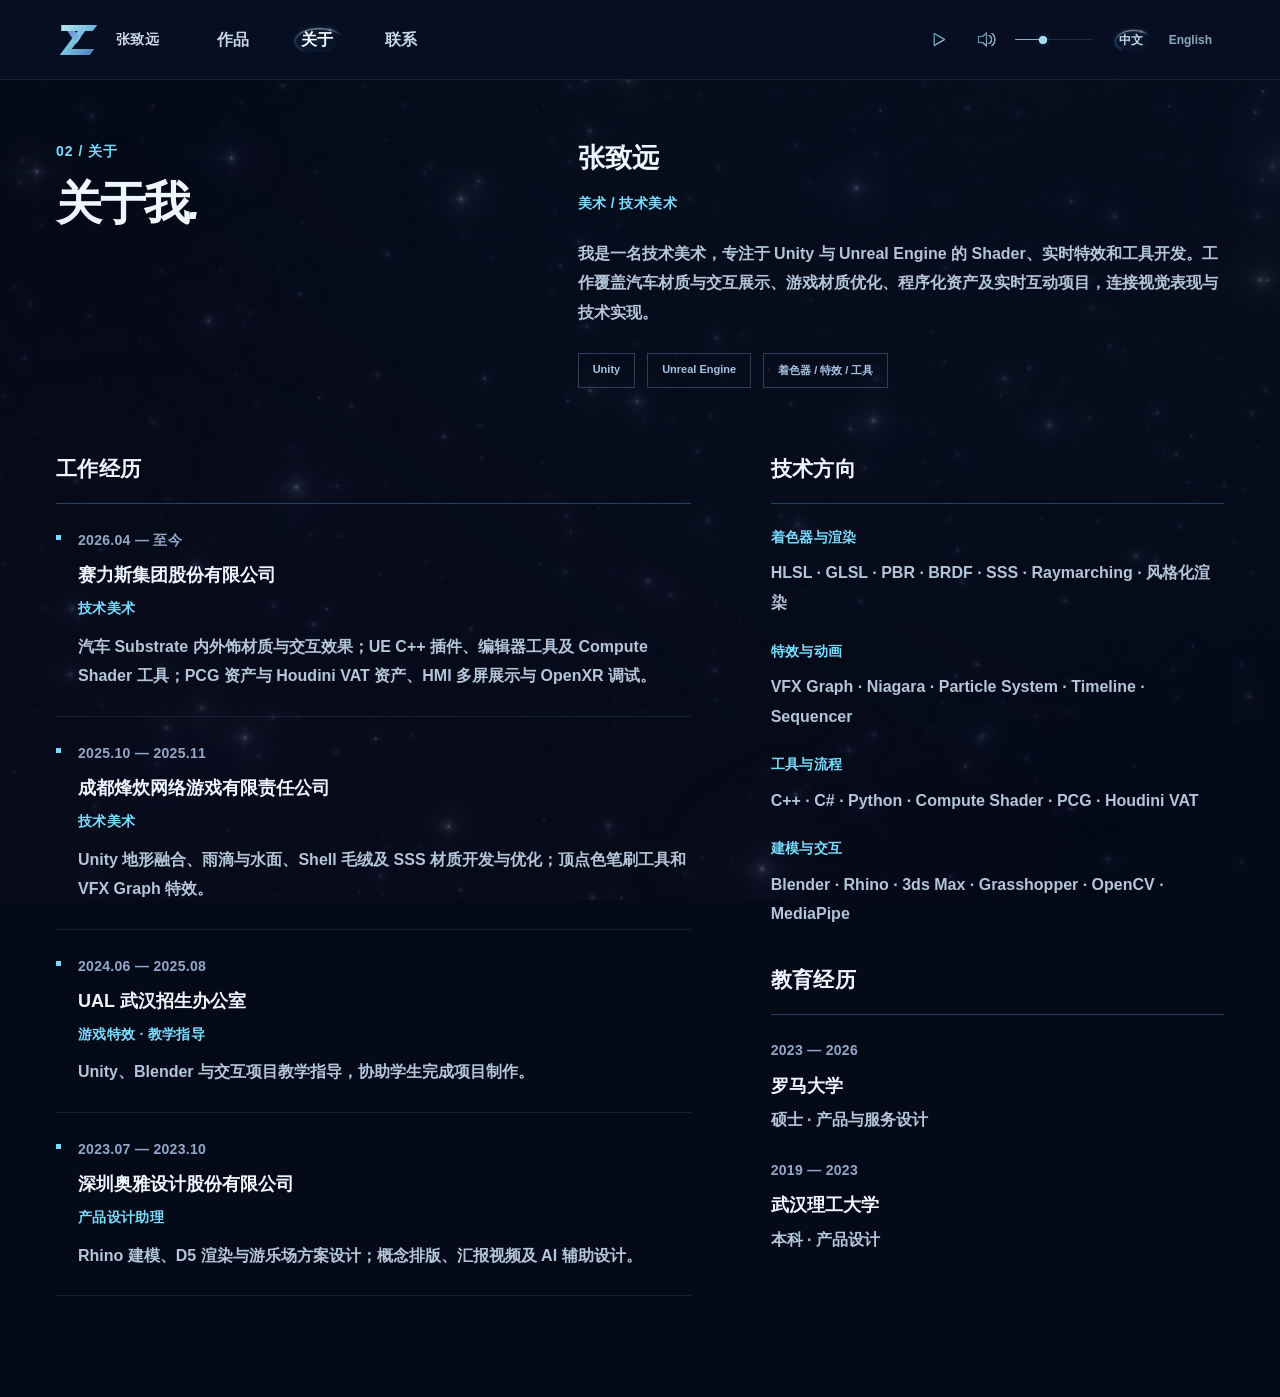
==== commit 498d4b32: "Publish constellation transitions and eight-project portfolio update" ====
--- a/about.html
+++ b/about.html
@@ -52,11 +52,34 @@
     </section>
     <section class="home-featured shell" id="home-projects" data-view-panel="top" aria-labelledby="home-projects-title" hidden>
       <div class="home-transition" aria-hidden="true">
-        <svg viewBox="0 0 1000 260" fill="none" preserveAspectRatio="xMidYMid meet">
-          <defs><linearGradient id="transition-light"><stop stop-color="#94d8ff" stop-opacity="0"/><stop offset=".45" stop-color="#9bdbf5" stop-opacity=".5"/><stop offset="1" stop-color="#768fcc" stop-opacity="0"/></linearGradient></defs>
-          <g class="transition-paths" stroke="url(#transition-light)"><path d="M90 160 310 126 456 145 578 94 860 78"/><path d="M170 194 346 172 482 180 642 118 925 130"/><path d="M280 68 424 108 550 84 722 62"/></g>
-          <g class="transition-flow" stroke="#b5e5ff"><path pathLength="100" d="M90 160 310 126 456 145 578 94 860 78"/><path pathLength="100" d="M170 194 346 172 482 180 642 118 925 130"/></g>
-          <g class="transition-stars" fill="#b9e5f7"><circle cx="310" cy="126" r="1.5"/><circle cx="456" cy="145" r="1"/><circle cx="578" cy="94" r="1.8"/><circle cx="346" cy="172" r="1"/><circle cx="642" cy="118" r="1.4"/><circle cx="550" cy="84" r="1"/></g>
+        <svg class="transition-constellation transition-ursa" data-constellation="ursa-major" viewBox="32 18 350 140" fill="none" preserveAspectRatio="xMidYMid meet" focusable="false">
+          <defs><radialGradient id="transition-ursa-glow"><stop stop-color="#b8e4ff" stop-opacity=".36"/><stop offset=".25" stop-color="#91c8ef" stop-opacity=".13"/><stop offset="1" stop-color="#80b5ee" stop-opacity="0"/></radialGradient></defs>
+          <g class="constellation-links">
+            <path d="M75 42 58 107" style="--link-delay:-1s"/><path d="M58 107 142 127" style="--link-delay:-3.4s"/><path d="M142 127 160 67" style="--link-delay:-6.1s"/><path d="M160 67 75 42" style="--link-delay:-8.2s"/>
+            <path d="M160 67 232 51" style="--link-delay:-2.3s"/><path d="M232 51 298 70" style="--link-delay:-5.2s"/><path d="M298 70 355 126" style="--link-delay:-9.4s"/>
+          </g>
+          <g class="constellation-stars">
+            <g class="constellation-star" data-star="dubhe" style="--star-delay:-2.1s;--star-period:8.7s"><circle cx="75" cy="42" r="14" fill="url(#transition-ursa-glow)"/><circle class="constellation-core" cx="75" cy="42" r="2.3"/></g>
+            <g class="constellation-star" data-star="merak" style="--star-delay:-5.7s;--star-period:10.1s"><circle cx="58" cy="107" r="10" fill="url(#transition-ursa-glow)"/><circle class="constellation-core" cx="58" cy="107" r="1.65"/></g>
+            <g class="constellation-star" data-star="phecda" style="--star-delay:-3.2s;--star-period:7.8s"><circle cx="142" cy="127" r="9" fill="url(#transition-ursa-glow)"/><circle class="constellation-core" cx="142" cy="127" r="1.5"/></g>
+            <g class="constellation-star" data-star="megrez" style="--star-delay:-7.8s;--star-period:11.4s"><circle cx="160" cy="67" r="7.5" fill="url(#transition-ursa-glow)"/><circle class="constellation-core" cx="160" cy="67" r="1.15"/></g>
+            <g class="constellation-star" data-star="alioth" style="--star-delay:-1.5s;--star-period:9.6s"><circle cx="232" cy="51" r="12" fill="url(#transition-ursa-glow)"/><circle class="constellation-core" cx="232" cy="51" r="2"/></g>
+            <g class="constellation-star" data-star="mizar" style="--star-delay:-4.3s;--star-period:8.2s"><circle cx="298" cy="70" r="10.5" fill="url(#transition-ursa-glow)"/><circle class="constellation-core" cx="298" cy="70" r="1.75"/></g>
+            <g class="constellation-star" data-star="alkaid" style="--star-delay:-6.6s;--star-period:10.8s"><circle cx="355" cy="126" r="13" fill="url(#transition-ursa-glow)"/><circle class="constellation-core" cx="355" cy="126" r="2.1"/></g>
+          </g>
+        </svg>
+        <svg class="transition-constellation transition-cassiopeia" data-constellation="cassiopeia" viewBox="8 16 274 124" fill="none" preserveAspectRatio="xMidYMid meet" focusable="false">
+          <defs><radialGradient id="transition-cassiopeia-glow"><stop stop-color="#c6dcff" stop-opacity=".28"/><stop offset=".3" stop-color="#93b3ed" stop-opacity=".1"/><stop offset="1" stop-color="#849cdb" stop-opacity="0"/></radialGradient></defs>
+          <g class="constellation-links">
+            <path d="M32 38 86 108" style="--link-delay:-8s"/><path d="M86 108 143 53" style="--link-delay:-3s"/><path d="M143 53 199 116" style="--link-delay:-6s"/><path d="M199 116 258 42" style="--link-delay:-1s"/>
+          </g>
+          <g class="constellation-stars">
+            <g class="constellation-star" style="--star-delay:-3s;--star-period:10s"><circle cx="32" cy="38" r="10" fill="url(#transition-cassiopeia-glow)"/><circle class="constellation-core" cx="32" cy="38" r="1.7"/></g>
+            <g class="constellation-star" style="--star-delay:-7s;--star-period:12s"><circle cx="86" cy="108" r="12" fill="url(#transition-cassiopeia-glow)"/><circle class="constellation-core" cx="86" cy="108" r="2"/></g>
+            <g class="constellation-star" style="--star-delay:-1s;--star-period:9s"><circle cx="143" cy="53" r="9" fill="url(#transition-cassiopeia-glow)"/><circle class="constellation-core" cx="143" cy="53" r="1.45"/></g>
+            <g class="constellation-star" style="--star-delay:-5s;--star-period:11s"><circle cx="199" cy="116" r="10.5" fill="url(#transition-cassiopeia-glow)"/><circle class="constellation-core" cx="199" cy="116" r="1.8"/></g>
+            <g class="constellation-star" style="--star-delay:-9s;--star-period:12.6s"><circle cx="258" cy="42" r="8" fill="url(#transition-cassiopeia-glow)"/><circle class="constellation-core" cx="258" cy="42" r="1.25"/></g>
+          </g>
         </svg>
       </div>
       <div class="home-featured-heading">
--- a/content-layout.css
+++ b/content-layout.css
@@ -10,31 +10,27 @@
 .preview-column .project-caption h3{max-width:28ch;text-wrap:balance}
 .preview-column .project-caption .text-link{min-height:44px;display:inline-flex;align-items:center}
 .selection-tip{max-width:60ch}
-/* Selection panes keep a crisp silhouette, distinct from the feathered player. */
+/* Clear covers sit inside a thin, noise-displaced nebula rim. Only the rim
+   receives the SVG filter; artwork and captions stay sharp and undistorted. */
 #project-grid{gap:16px}
 #project-grid .project-card{border:0;border-radius:0;background:transparent;box-shadow:none;clip-path:none;overflow:visible;isolation:isolate}
 #project-grid .project-card::before{display:none}
-#project-grid .selection-card-media{position:absolute;inset:5px;display:block;overflow:hidden;clip-path:polygon(10px 0,calc(100% - 10px) 0,100% 10px,100% calc(100% - 10px),calc(100% - 10px) 100%,10px 100%,0 calc(100% - 10px),0 10px);background:#080f1b}
+#project-grid .selection-card-media{position:absolute;inset:7px;display:block;overflow:hidden;border-radius:12px;background:#080f1b}
 #project-grid .project-card img{filter:brightness(.78);transform:scale(1);transition:filter .3s,transform .45s}
-#project-grid .project-card:is(:hover,:focus-visible,[data-selected=true]) img{filter:brightness(.98);transform:scale(1.025)}
-#project-grid .project-card .card-copy{inset:auto 5px 5px;padding:38px 14px 16px;border-radius:0;background:linear-gradient(transparent,#071121dc 65%,#071121f0);clip-path:polygon(0 0,100% 0,100% calc(100% - 10px),calc(100% - 10px) 100%,10px 100%,0 calc(100% - 10px))}
+#project-grid .project-card:is(:hover,:focus-visible,[data-selected=true]) img{filter:brightness(.98);transform:scale(1)}
+#project-grid .project-card .card-copy{inset:auto 7px 7px;padding:38px 14px 16px;border-radius:0 0 12px 12px;background:linear-gradient(transparent,#071121dc 65%,#071121f0);z-index:1}
 #project-grid .project-card::after{display:none}
-#project-grid .selection-card-frame{position:absolute;inset:0;pointer-events:none;color:#74afce;transition:color .3s;z-index:2}
-#project-grid .selection-card-frame svg{display:block;width:100%;height:100%;overflow:visible}
-#project-grid .selection-card-frame path{vector-effect:non-scaling-stroke;stroke-linecap:round;stroke-linejoin:round}
-.selection-frame-corners{stroke:currentColor;stroke-width:.8;opacity:.5;transition:opacity .3s}
-.selection-frame-flow{stroke:currentColor;stroke-width:1;stroke-dasharray:11 89;opacity:.36;animation:selection-orbit 10s linear infinite;animation-delay:var(--frame-delay)}
-.selection-frame-glow{stroke:#87ccf0;stroke-width:5;stroke-dasharray:.1 99.9;opacity:.12;animation:selection-orbit 10s linear infinite;animation-delay:var(--frame-delay)}
-.selection-frame-star{stroke:#c7edff;stroke-width:2.1;stroke-dasharray:.1 99.9;opacity:.66;animation:selection-orbit 10s linear infinite;animation-delay:var(--frame-delay)}
-.selection-frame-ticks{stroke:currentColor;stroke-width:1;opacity:.4}
-#project-grid .project-card:is(:hover,:focus-visible,[data-selected=true]) .selection-card-frame{color:#b2e3fc}
-#project-grid .project-card:is(:hover,:focus-visible,[data-selected=true]) .selection-frame-corners{opacity:.95;stroke-width:1.15}
-#project-grid .project-card:is(:hover,:focus-visible,[data-selected=true]) .selection-frame-flow{opacity:.85;stroke-dasharray:17 83}
-#project-grid .project-card:is(:hover,:focus-visible,[data-selected=true]) .selection-frame-glow{opacity:.3;stroke-width:7}
-#project-grid .project-card:is(:hover,:focus-visible,[data-selected=true]) .selection-frame-star{opacity:1;stroke-width:2.8}
+#project-grid .selection-card-frame{position:absolute;inset:0;overflow:hidden;pointer-events:none;opacity:.34;transition:opacity .35s;z-index:2;mask-size:100% 100%;mask-repeat:no-repeat;mask-mode:alpha}
+#project-grid .selection-nebula-layer{position:absolute;inset:-128px;background-size:128px 128px;background-repeat:repeat;animation:selection-nebula-drift 17s linear infinite;animation-delay:var(--nebula-delay);animation-play-state:paused}
+#project-grid .selection-nebula-layer-1{opacity:.72;animation-name:selection-nebula-counterflow;animation-duration:23s}
+#project-grid .selection-card-frame[data-motion=running] .selection-nebula-layer{animation-play-state:running;will-change:transform}
+#project-grid .project-card:hover .selection-card-frame{opacity:.65}
+#project-grid .project-card:is(:focus-visible,[data-selected=true]) .selection-card-frame{opacity:1}
+#project-grid .project-card[data-selected=true] .card-copy strong{color:#f2faff;text-shadow:0 0 12px #8bbfe533}
 #project-grid .project-card:focus-visible{outline:1px dashed #9bdaf7;outline-offset:4px;box-shadow:none}
-@keyframes selection-orbit{to{stroke-dashoffset:-100}}
-@media(prefers-reduced-motion:reduce){#project-grid .selection-card-frame path{animation:none}#project-grid .project-card img,#project-grid .selection-card-frame{transition:none}#project-grid .project-card:is(:hover,:focus-visible,[data-selected=true]) img{transform:none}}
+@keyframes selection-nebula-drift{from{transform:translate3d(0,0,0)}to{transform:translate3d(128px,128px,0)}}
+@keyframes selection-nebula-counterflow{from{transform:translate3d(0,0,0)}to{transform:translate3d(-128px,128px,0)}}
+@media(prefers-reduced-motion:reduce){#project-grid .project-card img,#project-grid .selection-card-frame{transition:none}#project-grid .selection-nebula-layer{animation:none;will-change:auto}}
 @media(min-width:601px) and (max-width:1100px){
   .works-layout{grid-template-columns:1fr;gap:38px}
   #project-grid{grid-template-columns:repeat(2,minmax(0,1fr));gap:16px}
--- a/home-layout.css
+++ b/home-layout.css
@@ -40,14 +40,15 @@
 @keyframes home-arrow-flow{0%{stroke-dashoffset:12;opacity:0}18%{opacity:1}72%{opacity:1}100%{stroke-dashoffset:-76;opacity:0}}
 /* Let the introduction breathe before the project heading enters the page. */
 .home-featured{--transition-space:clamp(300px,36svh,460px);position:relative;padding-top:var(--transition-space);padding-bottom:80px;scroll-margin-top:0}
-.home-transition{position:absolute;top:20px;left:0;width:100%;height:calc(var(--transition-space) - 60px);pointer-events:none;overflow:hidden;mask-image:linear-gradient(transparent,#000 20%,#000 75%,transparent)}
-.home-transition svg{width:100%;height:100%;opacity:.75}
-.transition-paths{stroke-width:.65;opacity:.55}
-.transition-flow{stroke-width:1.1;stroke-dasharray:2 98;stroke-dashoffset:0;opacity:.55;filter:drop-shadow(0 0 3px #95d6fa88);animation:transition-travel 9s linear infinite}
-.transition-flow path:nth-child(2){stroke-dasharray:1 99;stroke-dashoffset:45;opacity:.45}
-.transition-stars{filter:drop-shadow(0 0 4px #95d6fa99);animation:transition-breathe 5s ease-in-out infinite alternate}
-@keyframes transition-travel{to{stroke-dashoffset:-100}}
-@keyframes transition-breathe{from{opacity:.2}to{opacity:.65}}
+.home-transition{position:absolute;top:20px;left:0;width:100%;height:calc(var(--transition-space) - 60px);pointer-events:none;overflow:hidden}
+.home-transition .transition-constellation{position:absolute;display:block;overflow:visible}
+.transition-ursa{left:8%;top:9%;width:48%;height:80%;opacity:.85}
+.transition-cassiopeia{left:70%;top:9%;width:23%;height:52%;opacity:.43}
+.constellation-links path{stroke:#a0cce9;stroke-width:.7;stroke-linecap:round;vector-effect:non-scaling-stroke;opacity:.28;animation:constellation-link-light 12s ease-in-out infinite;animation-delay:var(--link-delay,0s)}
+.constellation-core{fill:#d5ebfa}
+.constellation-star{opacity:.8;animation:constellation-twinkle var(--star-period,10s) ease-in-out infinite;animation-delay:var(--star-delay,0s)}
+@keyframes constellation-link-light{0%,100%{opacity:.18}45%{opacity:.42}70%{opacity:.27}}
+@keyframes constellation-twinkle{0%,100%{opacity:.55}38%{opacity:.94}60%{opacity:.74}}
 .home-featured-heading{display:flex;align-items:flex-end;justify-content:space-between;gap:32px;margin-bottom:34px}
 .home-featured-heading .section-kicker{margin-bottom:14px;font-size:13px;line-height:1.6;letter-spacing:.08em}
 .home-featured-heading h2{font-size:clamp(30px,3.2vw,44px);font-weight:800;line-height:1.25;letter-spacing:-.02em}
@@ -101,8 +102,8 @@
   #top .hero-scroll{bottom:18px;min-width:190px;min-height:68px;font-size:13px;gap:13px}
   #top .hero-scroll-orbit{width:56px;height:56px}
   .home-featured{--transition-space:clamp(220px,30svh,300px);padding-bottom:48px}
-  .home-transition{left:0;width:100%}
-  .home-transition svg{width:160%;max-width:none;margin-left:-30%}
+  .home-transition .transition-ursa{left:0;top:9%;width:100%;height:82%;opacity:.9}
+  .home-transition .transition-cassiopeia{display:none}
   .home-featured-heading{align-items:flex-start;flex-direction:column;gap:16px;margin-bottom:24px}
   .home-featured-heading .section-kicker{font-size:12px;margin-bottom:12px}
   .home-featured-heading h2{font-size:31px}
@@ -125,7 +126,7 @@
   #top .hero-scroll-orbit{width:50px;height:50px}
 }
 @media(prefers-reduced-motion:reduce){
-  .transition-flow,.transition-stars{animation:none}
+  .constellation-links path,.constellation-star{animation:none}
   #top .hero-scroll-arcs,#top .hero-scroll-flow{animation:none}
   #top .hero-scroll-flow{opacity:0}
   #top .hero-scroll,#top .hero-scroll-label,#top .hero-scroll-label::after,#top .hero-scroll-orbit::before{transition:none}
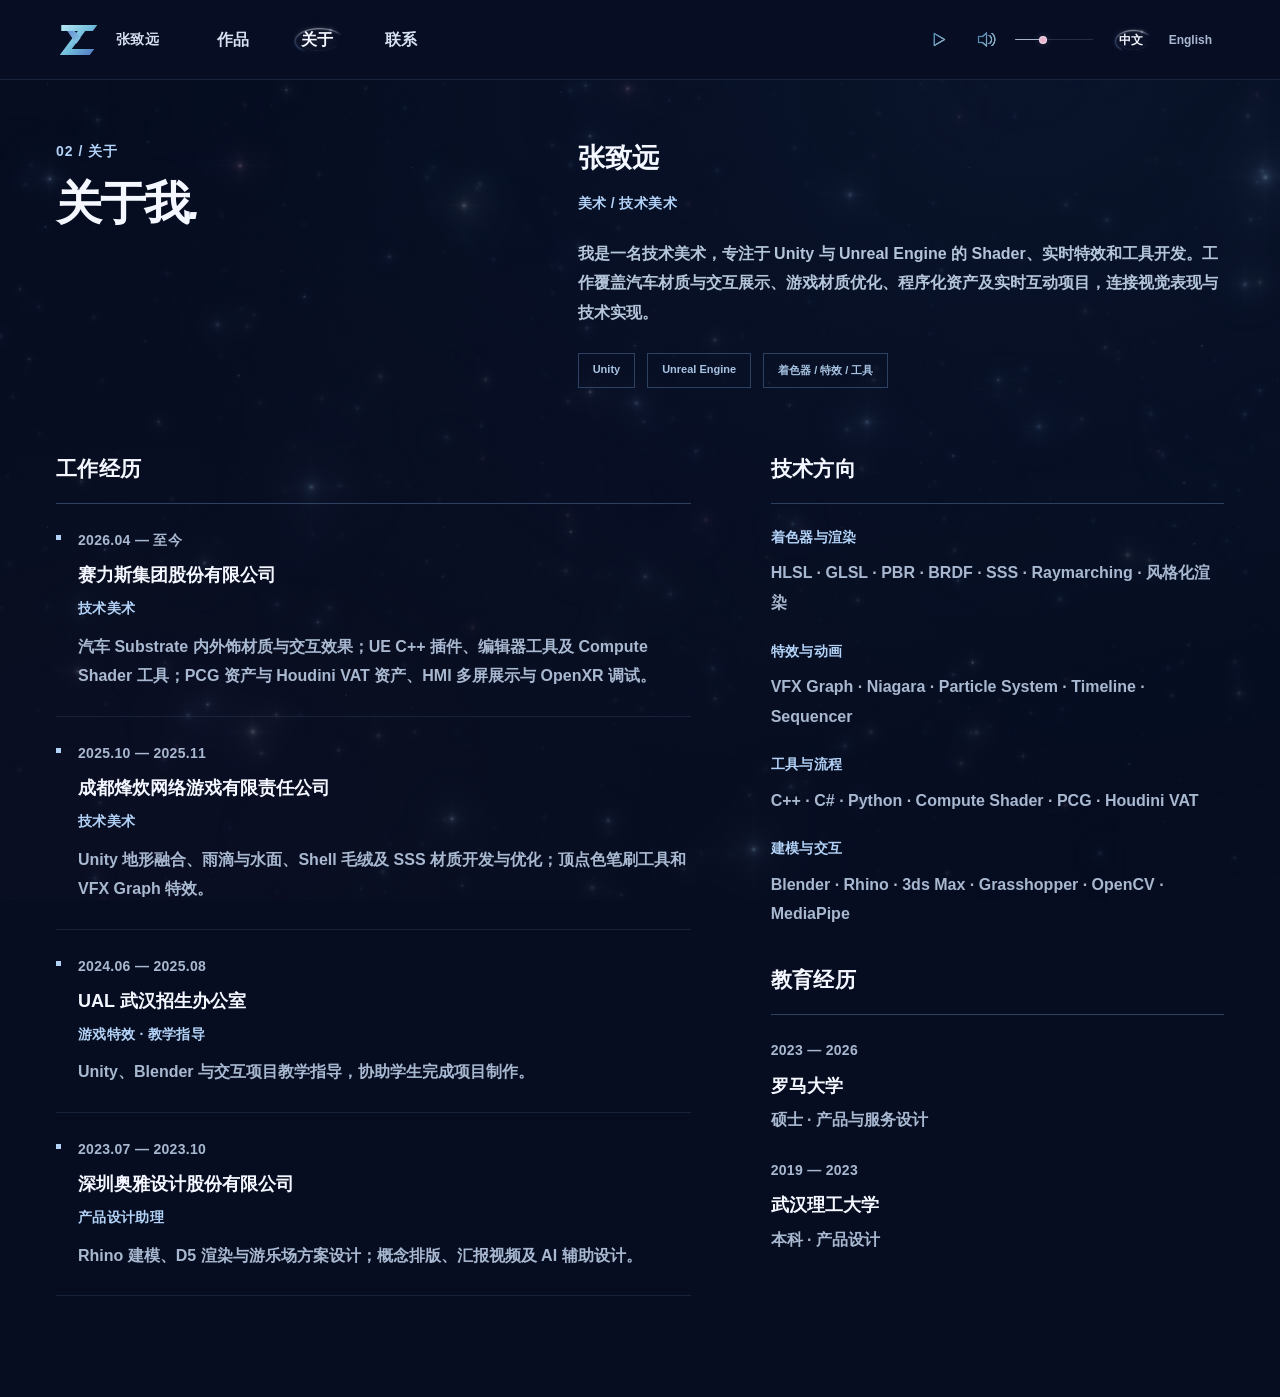
==== commit 0d606d3b: "Publish blue-white-pink palette and reactive audio visual update" ====
--- a/about.html
+++ b/about.html
@@ -18,6 +18,7 @@
   <link rel="stylesheet" href="./header-layout.css">
   <link rel="stylesheet" href="./home-layout.css">
   <link rel="stylesheet" href="./brand-logo.css">
+  <link rel="stylesheet" href="./palette.css">
   <script type="module" src="./cursor-trail.js"></script>
   <script type="module" src="./hover-effects.js"></script>
   <script type="module" src="./i18n.js"></script>
--- a/style.css
+++ b/style.css
@@ -1,4 +1,4 @@
-:root{--font-ui:"Microsoft YaHei","PingFang SC","Noto Sans SC","Segoe UI",Arial,sans-serif;color-scheme:dark;--bg:#080f24;--panel:#101c36;--fg:#edf5ff;--muted:#93a7c8;--blue:#3075ff;--ice:#7addff;--line:#28405d;--cut:polygon(0 0,100% 0,100% calc(100% - 14px),calc(100% - 14px) 100%,0 100%)}
+:root{--font-ui:"Microsoft YaHei","PingFang SC","Noto Sans SC","Segoe UI",Arial,sans-serif;color-scheme:dark;--bg:#060d20;--panel:#101d36;--fg:#f4f7ff;--muted:#a8b8d0;--blue:#6b9fe9;--ice:#b2d2f7;--pink:#e9b7d0;--pink-rgb:233 183 208;--blue-rgb:139 188 242;--white-rgb:244 247 255;--line:#2d4263;--cut:polygon(0 0,100% 0,100% calc(100% - 14px),calc(100% - 14px) 100%,0 100%)}
 *{box-sizing:border-box}html{scroll-behavior:smooth;scroll-padding-top:100px}body{margin:0;background:var(--bg);color:var(--fg);font-family:var(--font-ui);-webkit-font-smoothing:antialiased}body::before{content:"";position:fixed;inset:0;z-index:-1;background:radial-gradient(ellipse at 76% 12%,#173c652e,transparent 55%)}a{color:inherit;text-decoration:none}button{font:inherit;color:inherit;cursor:pointer}button,a{-webkit-tap-highlight-color:transparent}button:focus-visible,a:focus-visible{outline:2px solid var(--ice);outline-offset:5px}button{border:0}button[disabled]{cursor:default;opacity:.5}h1,h2,h3,p{margin:0}::selection{background:var(--blue);color:white}[hidden]{display:none!important}.shell{width:min(1328px,calc(100% - 112px));margin-inline:auto}.sr-only{position:absolute;width:1px;height:1px;padding:0;overflow:hidden;clip-path:inset(50%);white-space:nowrap}.skip-link{position:fixed;top:8px;left:8px;z-index:100;background:var(--blue);padding:12px;transform:translateY(-200%)}.skip-link:focus{transform:none}
 .header{height:80px;position:fixed;inset:0 0 auto;z-index:30;display:flex;align-items:center;justify-content:space-between;padding:0 56px;background:#080f24df;backdrop-filter:blur(16px);border-bottom:1px solid #8bd3ff1c}.brand{display:flex;align-items:center;gap:13px}.brand-mark{font-size:31px;font-weight:900;font-style:italic;letter-spacing:-8px;width:52px;color:var(--ice)}.brand-mark span{color:var(--blue)}.brand-caption{font-size:10px;font-weight:800;letter-spacing:1.4px;line-height:1.6}.brand-caption small{font-size:8px;color:var(--muted);letter-spacing:3px}.header nav{display:flex;align-items:center;gap:44px}.header nav a{font-size:13px;font-weight:700;display:flex;align-items:center;gap:8px;transition:color .2s}.header nav a:hover{color:var(--ice)}.header nav span{font-size:9px;letter-spacing:1.2px;color:var(--muted)}.header-index{font:10px var(--font-ui);letter-spacing:1.5px;color:var(--muted)}
 .hero{position:relative;min-height:850px;min-height:max(780px,100svh);padding-top:154px;padding-bottom:110px;display:grid;grid-template-columns:1fr 1.03fr;align-items:center;gap:28px}.hero-copy{position:relative;z-index:2}.eyebrow{display:flex;align-items:center;gap:10px;color:var(--ice);font-size:11px;letter-spacing:3px;font-weight:700}.signal{display:inline-block;width:5px;height:5px;background:var(--ice);box-shadow:0 0 12px #7addff60;flex-shrink:0}.hero h1{margin-top:28px;font-weight:900;font-size:clamp(66px,8.3vw,126px);line-height:1.05;letter-spacing:-7px}.hero h1>span{display:block;white-space:nowrap;font-size:clamp(48px,5.6vw,84px);line-height:.98;letter-spacing:0;color:transparent;-webkit-text-stroke:1.5px var(--ice);font-weight:900;margin-top:14px;font-style:italic}.hero h1 br{display:none}.hero h1>span{white-space:normal;max-width:550px}.hero h1 br{display:initial}.hero-role{font-size:22px;letter-spacing:5px;font-weight:700;margin-top:24px}.hero-role>span{color:var(--blue);margin:0 10px}.hero-line{font-size:14px;letter-spacing:2px;color:var(--muted);margin-top:15px}.hero-tools{display:flex;gap:18px;margin:28px 0 34px}.hero-tools span{font:10px var(--font-ui);letter-spacing:1px;color:#bccce2;border-left:2px solid var(--blue);padding-left:8px}.action{display:inline-flex;align-items:center;justify-content:space-between;gap:64px;background:var(--blue);padding:17px 24px;clip-path:var(--cut);font-size:15px;font-weight:800;transition:background .2s,transform .2s}.action:hover{background:#528fff;transform:translateY(-2px)}.action span{font-size:24px;line-height:16px}.hero-tracks{position:absolute;inset:80px 0 0;pointer-events:none;overflow:hidden;opacity:.45;z-index:-1}.hero-tracks span{position:absolute;width:1px;height:115%;background:linear-gradient(transparent,#2b5a8533,transparent);transform:rotate(30deg);left:66%;top:-10%}.hero-tracks span:nth-child(2){left:84%}.hero-tracks span:nth-child(3){width:120px;left:81%;background:linear-gradient(transparent,#20538312,transparent)}.hero-bottom{position:absolute;bottom:32px;left:0;right:0;display:flex;justify-content:space-between;color:var(--muted);font:9px var(--font-ui);letter-spacing:2px}.hero-bottom a{display:flex;gap:20px;align-items:center}.hero-bottom a span{color:var(--ice);font-size:20px}
--- a/palette.css
+++ b/palette.css
@@ -0,0 +1,77 @@
+/* Final colour composition: deep blue space, cold white typography, and small
+   blush accents. 6:3:1 describes emphasis, not a white background area quota. */
+body{background:var(--bg);color:var(--fg)}
+body::before{background:radial-gradient(.8px .8px at 12% 19%,#8bbcf238,transparent),radial-gradient(.8px .8px at 74% 31%,#f4f7ff32,transparent),radial-gradient(.7px .7px at 39% 65%,#e9b7d026,transparent),radial-gradient(.8px .8px at 87% 76%,#a5cafa34,transparent),radial-gradient(1px 1px at 65% 12%,#d6e4fb2c,transparent),radial-gradient(ellipse at 80% 8%,#17345b2b,transparent 64%),radial-gradient(ellipse at 12% 87%,#38233d19,transparent 62%);background-size:397px 443px,557px 541px,631px 727px,683px 499px,863px 769px,100% 100%,100% 100%}
+::selection{background:#3d5079;color:var(--fg)}
+.header{background:#080f24ec;border-bottom-color:rgb(var(--blue-rgb)/.12)}
+.header .brand-caption,.header>nav a{color:#d5e0f0}
+.header>nav a:hover,.header>nav a[aria-current=page]{color:var(--fg)}
+.header .language-switch button{color:var(--muted)}
+.header .language-switch button[aria-pressed=true]{color:var(--fg)}
+:is(.header nav a,.category-tabs button,.subcategory-row button,.language-switch button,.video-chapters button):is([aria-current=page],[aria-pressed=true]){color:var(--fg);text-shadow:0 0 13px rgb(var(--pink-rgb)/.25)}
+:is(.header nav a,.category-tabs button,.subcategory-row button,.language-switch button,.video-chapters button):hover{color:var(--fg);background:radial-gradient(ellipse at center,rgb(var(--blue-rgb)/.04),transparent 72%)}
+:is(.header nav a,.category-tabs button,.subcategory-row button,.language-switch button,.video-chapters button)::before{background:radial-gradient(ellipse at center,rgb(var(--white-rgb)/.75),rgb(var(--pink-rgb)/.2) 36%,transparent 72%)}
+.action,.project-detail-link,.back-button{color:var(--fg);background:linear-gradient(115deg,#142b48b0,#0b172b9c);border-color:rgb(var(--blue-rgb)/.3)}
+.action:hover,.project-detail-link:hover,.back-button:hover{color:var(--fg);background:linear-gradient(115deg,#19324cbd,#191b3599);border-color:rgb(var(--pink-rgb)/.4);box-shadow:0 0 20px rgb(var(--blue-rgb)/.035)}
+.fx-button::before,.project-card::before{background:conic-gradient(from var(--edge-phase),transparent 0deg,transparent 195deg,#8bbcf218 245deg,#8bbcf2 285deg,#f4f7ff 307deg,#e9b7d080 324deg,transparent 350deg)}
+.fx-button:focus-visible,.back-button:focus-visible,.project-card:focus-visible{outline-color:var(--pink)}
+.category-tabs button,.subcategory-row button{color:#c3d1e5}
+.section-kicker,.eyebrow,.visual-label>span:first-child{color:var(--ice)}
+.signal{background:var(--fg);box-shadow:0 0 10px rgb(var(--blue-rgb)/.3)}
+h2>span{color:#d3deef}
+h2>i,.contact-inner h2 i{color:var(--pink)}
+.text-link,.project-credits,.about-role,.resume-role,.skill-item h4{color:var(--ice)}
+.text-link:hover,.project-credits a:hover{color:var(--pink)}
+.project-description,.muted,.resume-summary,.skill-item p,.selection-tip{color:var(--muted)}
+.works-section[data-view-panel]{background:linear-gradient(180deg,#101e385c,#080f243b)}
+.detail-breadcrumb{background:#080f24e8;border-bottom-color:rgb(var(--blue-rgb)/.12)}
+.detail-breadcrumb>span{color:var(--muted)}
+
+/* A white title remains the anchor; blush is confined to a slash and a moving
+   arc, with no new panel behind the immersive home view. */
+#top h1{color:var(--fg);background-image:linear-gradient(165deg,#fff 12%,#edf2fc 61%,#b5d1f3 100%);text-shadow:0 5px 38px rgb(var(--blue-rgb)/.075)}
+#top .hero-role{color:#c3d1e4}
+#top .hero-role>span{color:var(--pink)}
+#top .hero-atmosphere{background:radial-gradient(ellipse at 50% 50%,#719cdb08,transparent 53%),radial-gradient(ellipse at 74% 28%,#d59bc309,transparent 45%)}
+#top .hero-scroll{color:#d6e3f5}
+#top .hero-scroll-arc-inner{stroke:rgb(var(--pink-rgb)/.43)}
+#top .hero-scroll-star{fill:var(--fg);filter:drop-shadow(0 0 3px rgb(var(--pink-rgb)/.6))}
+#top .hero-scroll-flow{stroke:var(--fg)}
+#top .hero-scroll:is(:hover,:focus-visible) .hero-scroll-arc-inner{stroke:rgb(var(--pink-rgb)/.78)}
+#top .hero-scroll-label::after{background:linear-gradient(90deg,rgb(var(--blue-rgb)/.5),rgb(var(--pink-rgb)/.2),transparent)}
+.constellation-core{fill:var(--fg)}
+.transition-cassiopeia .constellation-links path{stroke:var(--pink)}
+.transition-cassiopeia .constellation-core{fill:#f3dce8}
+#home-project-grid .home-card-meta{color:var(--ice)}
+#home-project-grid .home-card-duration,#home-project-grid .home-card-detail{color:var(--muted)}
+#home-project-grid .card-copy strong{color:var(--fg)}
+#home-project-grid .project-card:is(:hover,:focus-visible) .card-arrow{color:var(--pink);filter:drop-shadow(0 0 8px rgb(var(--pink-rgb)/.24))}
+#project-grid .project-card[data-selected=true] .card-copy strong{color:var(--fg);text-shadow:0 0 12px rgb(var(--pink-rgb)/.18)}
+#project-grid .selection-nebula-layer-1{filter:hue-rotate(78deg) saturate(.66);opacity:.38}
+#project-grid .project-card:focus-visible{outline-color:var(--pink)}
+
+/* The music bar stays a fine line. Its small handle supplies one restrained
+   pink accent; native hit areas and the separate glyph renderer are unchanged. */
+.header .music-controls .music-button{color:var(--ice)}
+.header .music-controls .music-button:hover,.header .music-controls .music-button[aria-pressed=true]{color:var(--fg)}
+.music-controls input[type=range]::-webkit-slider-runnable-track{background:linear-gradient(to right,#cfdef4c9 var(--music-volume),#8aa3c538 var(--music-volume))}
+.music-controls input[type=range]::-webkit-slider-thumb{border-color:#f5e5efc9;background:var(--pink);box-shadow:0 0 7px rgb(var(--pink-rgb)/.22)}
+.music-controls input[type=range]::-moz-range-progress{background:#cfdef4c9}
+.music-controls input[type=range]::-moz-range-thumb{border-color:#f5e5efc9;background:var(--pink);box-shadow:0 0 7px rgb(var(--pink-rgb)/.22)}
+.music-credit,.music-credit>span:first-child{color:var(--muted)}
+.music-credit a:hover{color:var(--fg)}
+.video-chapters.video-chapters>button{color:var(--muted)}
+.video-chapters.video-chapters>button[aria-pressed=true]{color:var(--fg)}
+.video-chapters.video-chapters>button[aria-pressed=true] .chapter-time{color:var(--pink)}
+.video-chapters.video-chapters>button[aria-pressed=true]::after{background:linear-gradient(90deg,transparent,#b9d3f6 18%,#e9b7d09c 70%,transparent)}
+
+.contact-method{color:var(--fg)}
+.contact-method-label,.contact-feedback{color:var(--muted)}
+.contact-method strong{color:var(--fg);background-image:radial-gradient(ellipse 2px 2px at 20% 50%,#fff 10%,#dbe7fc 45%,transparent 100%),radial-gradient(ellipse 3px 2px at 60% 38%,#fff 10%,#e9b7d0 50%,transparent 100%),linear-gradient(110deg,#ccd9ed 0%,#ccd9ed 28%,#f4f7ff 43%,#a8c9f3 49%,#f0d6e4 54%,#edf3ff 59%,#ccd9ed 72%)}
+.contact-method-arrow{color:var(--ice)}
+.contact-method:hover .contact-method-arrow,.contact-method.is-copied .contact-method-arrow{color:var(--pink)}
+.contact-method:is(:hover,:focus-visible,.is-copied) strong{filter:drop-shadow(0 0 9px rgb(var(--blue-rgb)/.18))}
+.contact-method:is(:hover,:focus-visible,.is-copied)::after{background:linear-gradient(90deg,transparent,#8bbcf245 25%,#e9b7d06b 45%,transparent 78%)}
+.contact-method:focus-visible{outline-color:rgb(var(--pink-rgb)/.55)}
+.footer-bottom,.detail-footer{color:var(--muted)}
+@media(forced-colors:active){.contact-method strong{background:none;color:ButtonText!important}#top h1{background:none;-webkit-text-fill-color:CanvasText}}
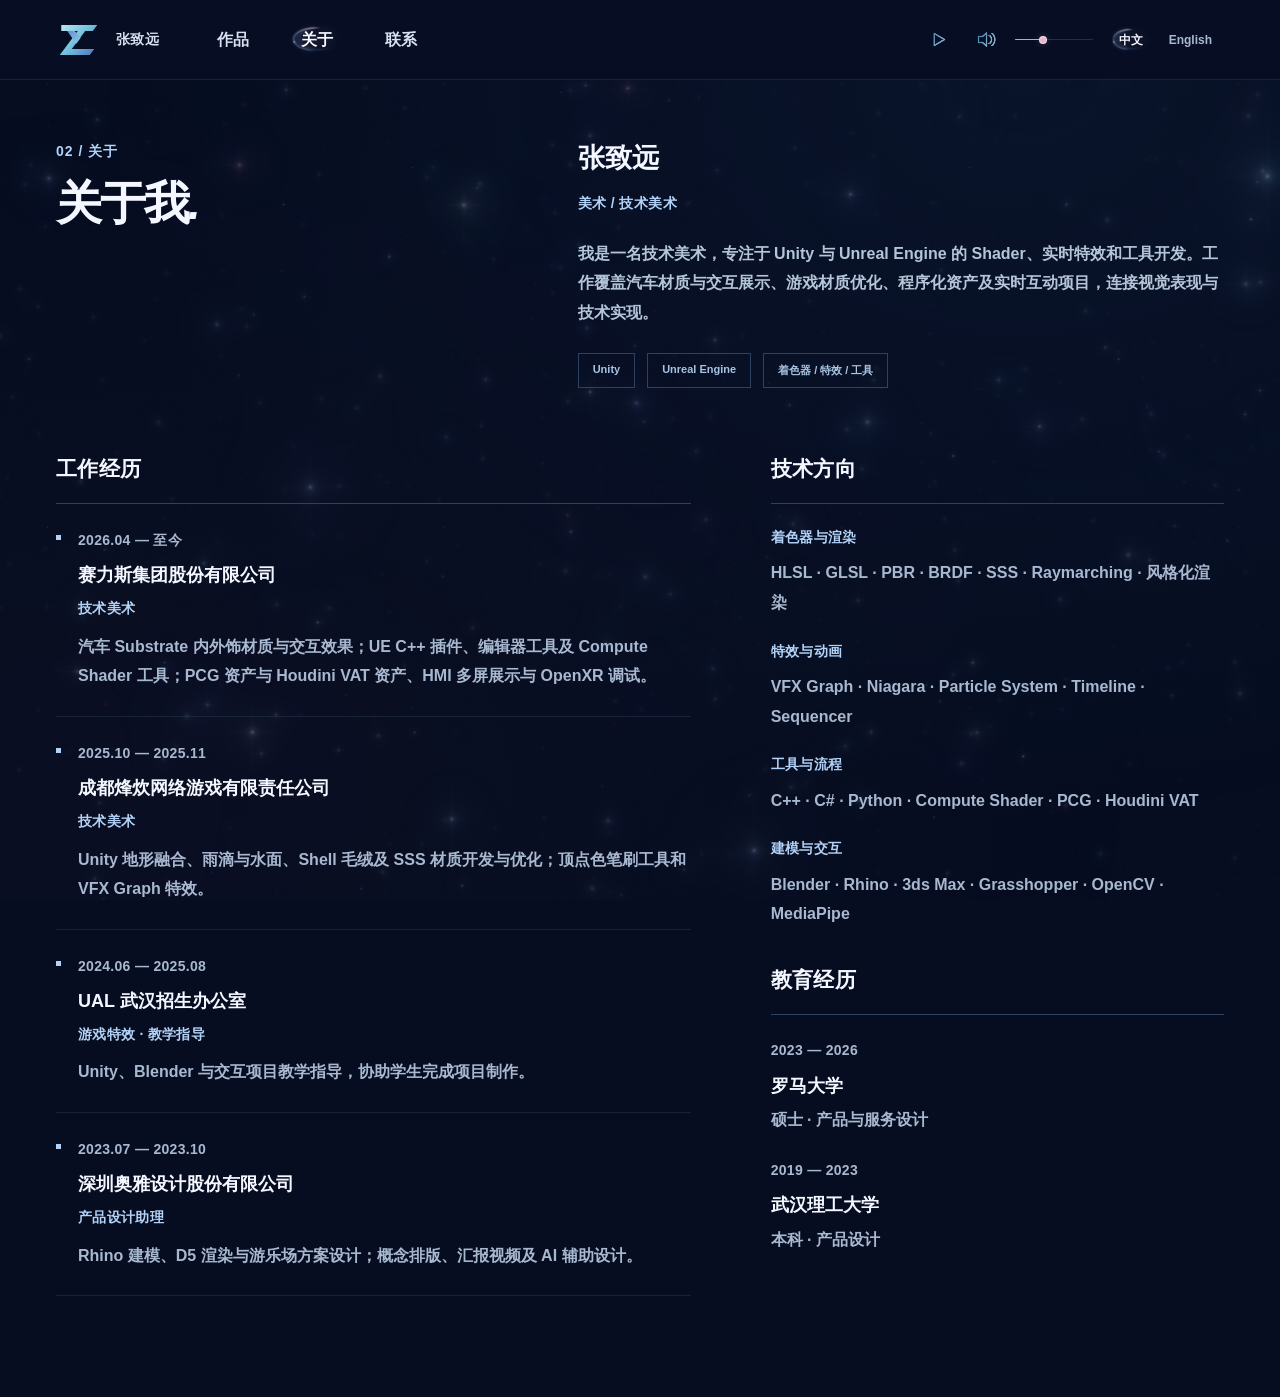
==== commit 825300d1: "Publish navigation, responsive layout and audio continuity improvements" ====
--- a/about.html
+++ b/about.html
@@ -40,7 +40,7 @@
         <h1 id="hero-title">张致远</h1>
         <p class="hero-role">美术 <span>/</span> 技术美术</p>
       </div>
-      <a class="hero-scroll" href="#home-projects">
+      <a class="hero-scroll" href="#home-projects-title">
         <span class="hero-scroll-orbit" aria-hidden="true">
           <svg viewBox="0 0 64 64" fill="none" focusable="false">
             <g class="hero-scroll-arcs"><path class="hero-scroll-arc-outer" d="M18 7.75A28 28 0 0 1 56.25 46"/><path class="hero-scroll-arc-inner" d="M44 52.78A24 24 0 0 1 11.22 20"/><circle class="hero-scroll-star" cx="18" cy="7.75" r="1.5"/></g>
--- a/typography.css
+++ b/typography.css
@@ -37,8 +37,9 @@
   .card-copy small,.home-project-grid .card-copy small{font-size:12px;margin-top:5px}
   .project-card .card-copy{padding:30px 12px 12px}
   .project-caption h3{font-size:23px}
-  .project-description,.detail-information p,.resume-summary,.skill-item p,.about-copy>.muted{font-size:15px}
-  .breakdown-heading>p:last-child,.breakdown-chapter-heading p,.breakdown-steps{font-size:15px}
+  .project-description,.detail-information p,.resume-summary,.skill-item p,.about-copy>.muted{font-size:1rem}
+  .breakdown-heading>p:last-child,.breakdown-chapter-heading p,.breakdown-steps{font-size:1rem}
+  .contact-method-label{font-size:14px}
   .detail-heading h1{font-size:28px;line-height:1.4;letter-spacing:0}
   .footer-bottom,.detail-footer{font-size:12px}
 }
--- a/content-layout.css
+++ b/content-layout.css
@@ -37,6 +37,9 @@
   #project-grid .project-card{aspect-ratio:16/10}
 }
 @media(max-width:600px){
+  /* Keep all four disciplines in one balanced group, including long labels. */
+  .category-tabs{display:grid;grid-template-columns:repeat(2,minmax(0,1fr));width:100%;gap:4px 12px}
+  .category-tabs button{width:100%;min-width:0;min-height:48px;padding-inline:10px;white-space:nowrap}
   .works-layout{gap:34px}
   .preview-column .project-caption{gap:6px}
   .preview-column .project-caption>div{flex-basis:100%}
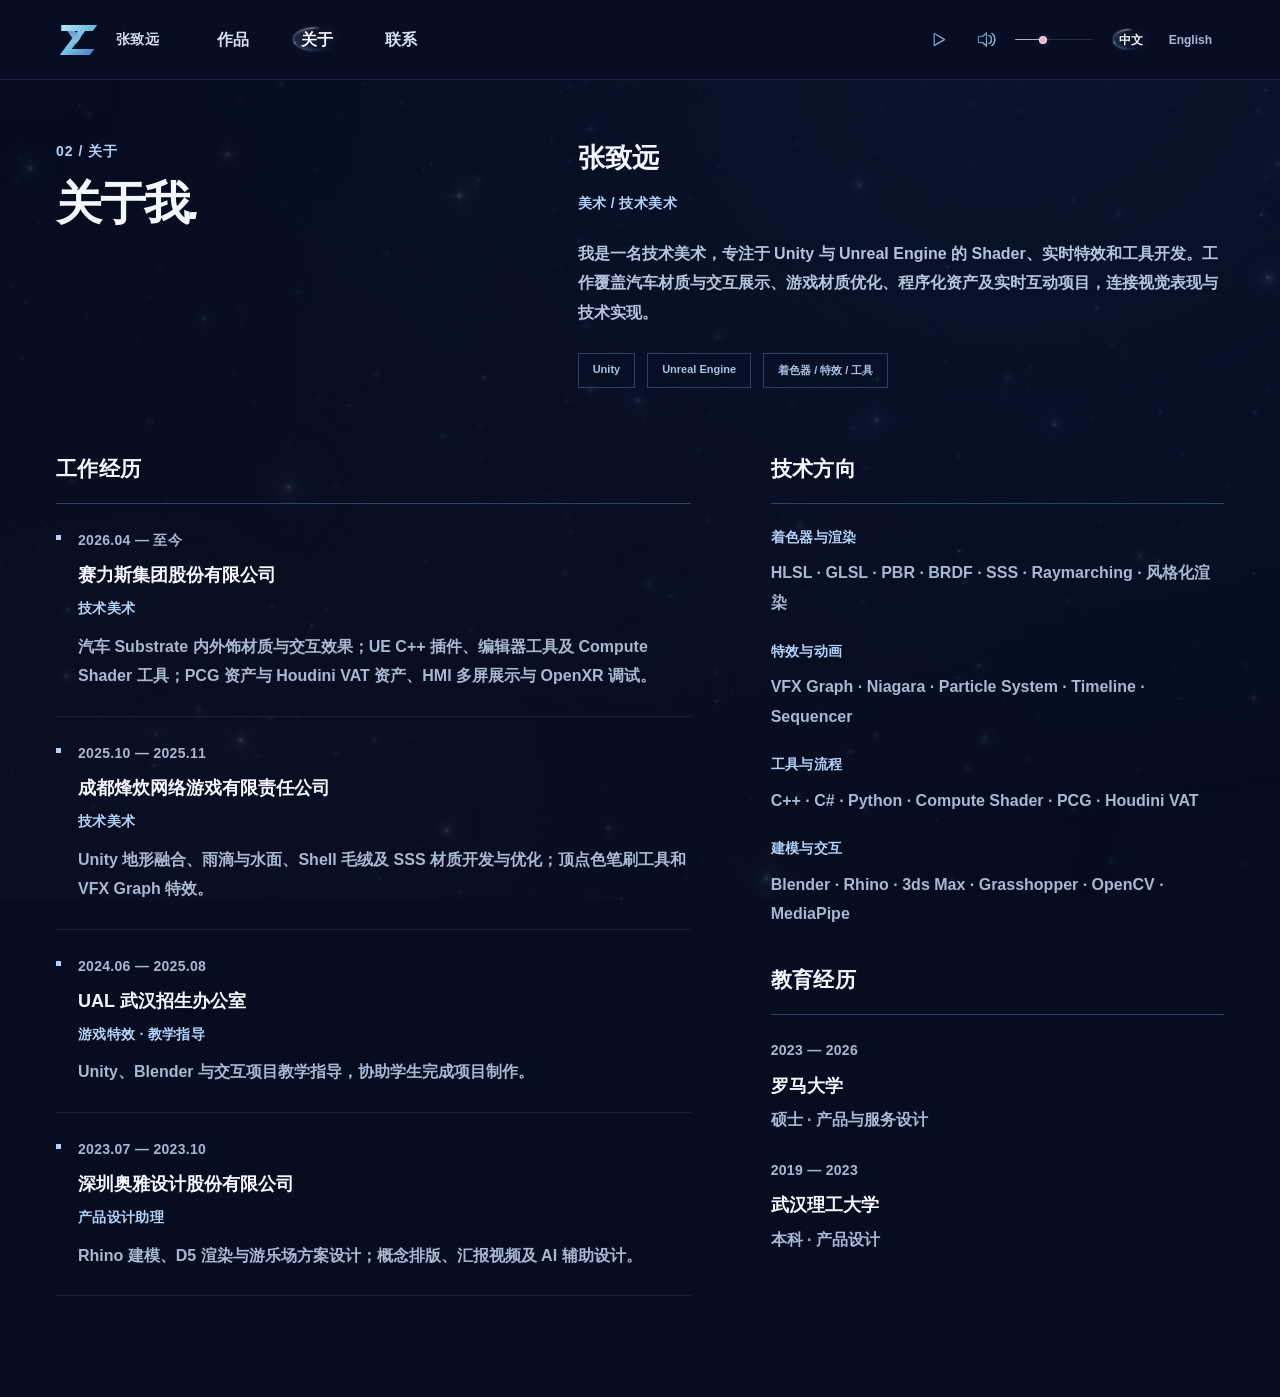
==== commit 0acf9372: "Publish attributed star network and circular ripple update" ====
--- a/about.html
+++ b/about.html
@@ -24,6 +24,7 @@
   <script type="module" src="./i18n.js"></script>
   <script type="module" src="./music.js"></script>
   <script type="module" src="./app.js"></script>
+  <script type="module" src="./home-network.js"></script>
 </head>
 <body>
   <canvas id="starfield-canvas" aria-hidden="true"></canvas>
@@ -52,42 +53,13 @@
       </a>
     </section>
     <section class="home-featured shell" id="home-projects" data-view-panel="top" aria-labelledby="home-projects-title" hidden>
-      <div class="home-transition" aria-hidden="true">
-        <svg class="transition-constellation transition-ursa" data-constellation="ursa-major" viewBox="32 18 350 140" fill="none" preserveAspectRatio="xMidYMid meet" focusable="false">
-          <defs><radialGradient id="transition-ursa-glow"><stop stop-color="#b8e4ff" stop-opacity=".36"/><stop offset=".25" stop-color="#91c8ef" stop-opacity=".13"/><stop offset="1" stop-color="#80b5ee" stop-opacity="0"/></radialGradient></defs>
-          <g class="constellation-links">
-            <path d="M75 42 58 107" style="--link-delay:-1s"/><path d="M58 107 142 127" style="--link-delay:-3.4s"/><path d="M142 127 160 67" style="--link-delay:-6.1s"/><path d="M160 67 75 42" style="--link-delay:-8.2s"/>
-            <path d="M160 67 232 51" style="--link-delay:-2.3s"/><path d="M232 51 298 70" style="--link-delay:-5.2s"/><path d="M298 70 355 126" style="--link-delay:-9.4s"/>
-          </g>
-          <g class="constellation-stars">
-            <g class="constellation-star" data-star="dubhe" style="--star-delay:-2.1s;--star-period:8.7s"><circle cx="75" cy="42" r="14" fill="url(#transition-ursa-glow)"/><circle class="constellation-core" cx="75" cy="42" r="2.3"/></g>
-            <g class="constellation-star" data-star="merak" style="--star-delay:-5.7s;--star-period:10.1s"><circle cx="58" cy="107" r="10" fill="url(#transition-ursa-glow)"/><circle class="constellation-core" cx="58" cy="107" r="1.65"/></g>
-            <g class="constellation-star" data-star="phecda" style="--star-delay:-3.2s;--star-period:7.8s"><circle cx="142" cy="127" r="9" fill="url(#transition-ursa-glow)"/><circle class="constellation-core" cx="142" cy="127" r="1.5"/></g>
-            <g class="constellation-star" data-star="megrez" style="--star-delay:-7.8s;--star-period:11.4s"><circle cx="160" cy="67" r="7.5" fill="url(#transition-ursa-glow)"/><circle class="constellation-core" cx="160" cy="67" r="1.15"/></g>
-            <g class="constellation-star" data-star="alioth" style="--star-delay:-1.5s;--star-period:9.6s"><circle cx="232" cy="51" r="12" fill="url(#transition-ursa-glow)"/><circle class="constellation-core" cx="232" cy="51" r="2"/></g>
-            <g class="constellation-star" data-star="mizar" style="--star-delay:-4.3s;--star-period:8.2s"><circle cx="298" cy="70" r="10.5" fill="url(#transition-ursa-glow)"/><circle class="constellation-core" cx="298" cy="70" r="1.75"/></g>
-            <g class="constellation-star" data-star="alkaid" style="--star-delay:-6.6s;--star-period:10.8s"><circle cx="355" cy="126" r="13" fill="url(#transition-ursa-glow)"/><circle class="constellation-core" cx="355" cy="126" r="2.1"/></g>
-          </g>
-        </svg>
-        <svg class="transition-constellation transition-cassiopeia" data-constellation="cassiopeia" viewBox="8 16 274 124" fill="none" preserveAspectRatio="xMidYMid meet" focusable="false">
-          <defs><radialGradient id="transition-cassiopeia-glow"><stop stop-color="#c6dcff" stop-opacity=".28"/><stop offset=".3" stop-color="#93b3ed" stop-opacity=".1"/><stop offset="1" stop-color="#849cdb" stop-opacity="0"/></radialGradient></defs>
-          <g class="constellation-links">
-            <path d="M32 38 86 108" style="--link-delay:-8s"/><path d="M86 108 143 53" style="--link-delay:-3s"/><path d="M143 53 199 116" style="--link-delay:-6s"/><path d="M199 116 258 42" style="--link-delay:-1s"/>
-          </g>
-          <g class="constellation-stars">
-            <g class="constellation-star" style="--star-delay:-3s;--star-period:10s"><circle cx="32" cy="38" r="10" fill="url(#transition-cassiopeia-glow)"/><circle class="constellation-core" cx="32" cy="38" r="1.7"/></g>
-            <g class="constellation-star" style="--star-delay:-7s;--star-period:12s"><circle cx="86" cy="108" r="12" fill="url(#transition-cassiopeia-glow)"/><circle class="constellation-core" cx="86" cy="108" r="2"/></g>
-            <g class="constellation-star" style="--star-delay:-1s;--star-period:9s"><circle cx="143" cy="53" r="9" fill="url(#transition-cassiopeia-glow)"/><circle class="constellation-core" cx="143" cy="53" r="1.45"/></g>
-            <g class="constellation-star" style="--star-delay:-5s;--star-period:11s"><circle cx="199" cy="116" r="10.5" fill="url(#transition-cassiopeia-glow)"/><circle class="constellation-core" cx="199" cy="116" r="1.8"/></g>
-            <g class="constellation-star" style="--star-delay:-9s;--star-period:12.6s"><circle cx="258" cy="42" r="8" fill="url(#transition-cassiopeia-glow)"/><circle class="constellation-core" cx="258" cy="42" r="1.25"/></g>
-          </g>
-        </svg>
-      </div>
+      <div class="home-transition" aria-hidden="true"></div>
       <div class="home-featured-heading">
         <div><h2 id="home-projects-title" tabindex="-1">精选作品</h2></div>
         <a class="text-link" href="./portfolio.html">全部作品 ↗</a>
       </div>
       <div id="home-project-grid" class="project-grid home-project-grid" aria-label="精选作品"></div>
+      <p class="home-effect-credit"><span>星网改编</span><a href="https://youtu.be/GAhu4ngQa48" target="_blank" rel="noopener noreferrer" data-no-translate>The Universe Within · BigWings</a><a href="https://creativecommons.org/licenses/by-nc-sa/3.0/" target="_blank" rel="license noopener noreferrer" data-no-translate>CC BY-NC-SA 3.0</a></p>
     </section>
     <section class="works-section" id="works" data-view-panel="works" aria-labelledby="works-title" hidden>
       <div class="section-head shell"><div><div class="section-kicker">01 / 精选作品</div><h1 id="works-title" class="page-title">作品<span>集</span><i aria-hidden="true">.</i></h1></div><div class="category-tabs" role="group" aria-label="作品分类"><button data-category="all" aria-pressed="true">全部</button><button data-category="unity" aria-pressed="false">Unity</button><button data-category="unreal" aria-pressed="false">Unreal Engine</button><button data-category="td" aria-pressed="false">TD</button></div></div>
--- a/home-layout.css
+++ b/home-layout.css
@@ -41,14 +41,10 @@
 /* Let the introduction breathe before the project heading enters the page. */
 .home-featured{--transition-space:clamp(300px,36svh,460px);position:relative;padding-top:var(--transition-space);padding-bottom:80px;scroll-margin-top:0}
 .home-transition{position:absolute;top:20px;left:0;width:100%;height:calc(var(--transition-space) - 60px);pointer-events:none;overflow:hidden}
-.home-transition .transition-constellation{position:absolute;display:block;overflow:visible}
-.transition-ursa{left:8%;top:9%;width:48%;height:80%;opacity:.85}
-.transition-cassiopeia{left:70%;top:9%;width:23%;height:52%;opacity:.43}
-.constellation-links path{stroke:#a0cce9;stroke-width:.7;stroke-linecap:round;vector-effect:non-scaling-stroke;opacity:.28;animation:constellation-link-light 12s ease-in-out infinite;animation-delay:var(--link-delay,0s)}
-.constellation-core{fill:#d5ebfa}
-.constellation-star{opacity:.8;animation:constellation-twinkle var(--star-period,10s) ease-in-out infinite;animation-delay:var(--star-delay,0s)}
-@keyframes constellation-link-light{0%,100%{opacity:.18}45%{opacity:.42}70%{opacity:.27}}
-@keyframes constellation-twinkle{0%,100%{opacity:.55}38%{opacity:.94}60%{opacity:.74}}
+.home-network{display:block;width:100%;height:100%;pointer-events:none}
+.home-effect-credit{display:flex;flex-wrap:wrap;gap:6px 12px;margin:36px 0 0;color:var(--muted);font-size:12px;line-height:1.7;font-weight:500}
+.home-effect-credit a{color:inherit;text-decoration:none;text-underline-offset:4px}
+.home-effect-credit a:is(:hover,:focus-visible){color:var(--fg);text-decoration:underline}
 .home-featured-heading{display:flex;align-items:flex-end;justify-content:space-between;gap:32px;margin-bottom:34px}
 .home-featured-heading .section-kicker{margin-bottom:14px;font-size:13px;line-height:1.6;letter-spacing:.08em}
 .home-featured-heading h2{font-size:clamp(30px,3.2vw,44px);font-weight:800;line-height:1.25;letter-spacing:-.02em}
@@ -102,8 +98,6 @@
   #top .hero-scroll{bottom:18px;min-width:190px;min-height:68px;font-size:13px;gap:13px}
   #top .hero-scroll-orbit{width:56px;height:56px}
   .home-featured{--transition-space:clamp(220px,30svh,300px);padding-bottom:48px}
-  .home-transition .transition-ursa{left:0;top:9%;width:100%;height:82%;opacity:.9}
-  .home-transition .transition-cassiopeia{display:none}
   .home-featured-heading{align-items:flex-start;flex-direction:column;gap:16px;margin-bottom:24px}
   .home-featured-heading .section-kicker{font-size:12px;margin-bottom:12px}
   .home-featured-heading h2{font-size:31px}
@@ -126,7 +120,6 @@
   #top .hero-scroll-orbit{width:50px;height:50px}
 }
 @media(prefers-reduced-motion:reduce){
-  .constellation-links path,.constellation-star{animation:none}
   #top .hero-scroll-arcs,#top .hero-scroll-flow{animation:none}
   #top .hero-scroll-flow{opacity:0}
   #top .hero-scroll,#top .hero-scroll-label,#top .hero-scroll-label::after,#top .hero-scroll-orbit::before{transition:none}
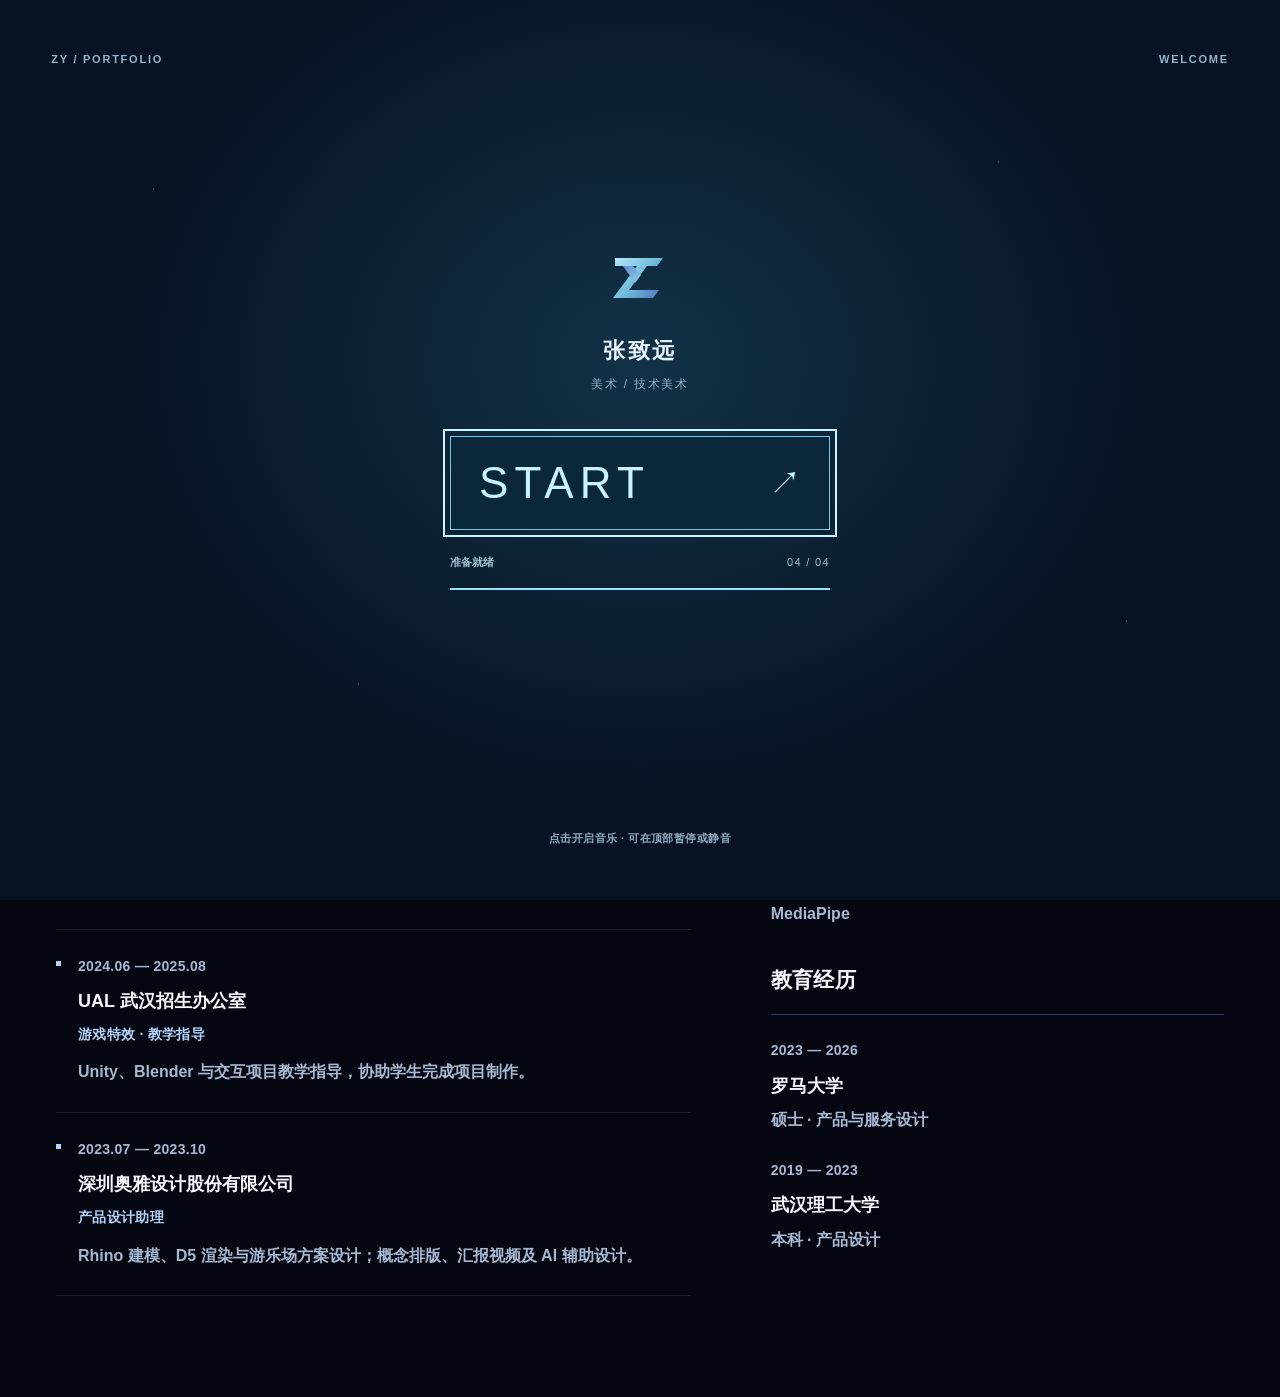
==== commit 5b10603e: "Publish frozen portfolio release 2026-11-21 115148" ====
--- a/about.html
+++ b/about.html
@@ -6,6 +6,8 @@
   <meta name="theme-color" content="#080f24">
   <meta name="description" content="张致远的技术美术作品集：Unity 与 Unreal Engine 材质、实时特效与工具开发。">
   <title>关于 · 张致远 — 美术 / 技术美术</title>
+  <link rel="stylesheet" href="./start-gate.css">
+  <script src="./start-gate.js"></script>
   <link rel="icon" href="./favicon.svg" type="image/svg+xml">
   <link rel="stylesheet" href="./style.css">
   <link rel="stylesheet" href="./i18n.css">
@@ -18,7 +20,8 @@
   <link rel="stylesheet" href="./header-layout.css">
   <link rel="stylesheet" href="./home-layout.css">
   <link rel="stylesheet" href="./brand-logo.css">
-  <link rel="stylesheet" href="./palette.css">
+  <link rel="stylesheet" href="./palette.css">
+  <link rel="stylesheet" href="./card-border-flow.css">
   <script type="module" src="./cursor-trail.js"></script>
   <script type="module" src="./hover-effects.js"></script>
   <script type="module" src="./i18n.js"></script>
@@ -27,6 +30,7 @@
   <script type="module" src="./home-network.js"></script>
 </head>
 <body>
+  <script>window.PortfolioStartGate?.mount();</script>
   <canvas id="starfield-canvas" aria-hidden="true"></canvas>
   <a class="skip-link" href="#main-content">跳到主要内容</a>
   <header class="header">
--- a/start-gate.css
+++ b/start-gate.css
@@ -0,0 +1,31 @@
+/* A static entry screen: the loading work belongs to the page, not an effect loop. */
+:root{--start-gate-styles:ready}
+html[data-start-gate="pending"]::after{content:"";position:fixed;inset:0;z-index:2147483646;background:#071323;pointer-events:none}
+dialog.start-gate{position:fixed;inset:0;width:100%;height:100%;height:100dvh;max-width:none;max-height:none;margin:0;padding:clamp(24px,4vw,56px);border:0;border-radius:0;box-sizing:border-box;overflow:auto;color:#e8f5ff;background:radial-gradient(ellipse at 50% 40%,#123247 0,transparent 58%),#071323;font-family:"Microsoft YaHei","PingFang SC","Segoe UI",Arial,sans-serif;outline:none;overscroll-behavior:contain;isolation:isolate}
+dialog.start-gate[open]{display:grid;grid-template-rows:auto 1fr auto;gap:24px}
+.start-gate::backdrop{background:#071323}
+.start-gate::before{content:"";position:absolute;inset:0;z-index:-1;pointer-events:none;background:radial-gradient(1px 1px at 12% 21%,#b4dcf380,transparent),radial-gradient(1px 1px at 78% 18%,#b4dcf380,transparent),radial-gradient(1px 1px at 28% 76%,#b4dcf380,transparent),radial-gradient(1px 1px at 88% 69%,#b4dcf380,transparent)}
+.start-gate-top{display:flex;align-items:center;justify-content:space-between;gap:16px;color:#92b6c9;font:600 11px/1.5 "Segoe UI",Arial,sans-serif;letter-spacing:.16em}
+.start-gate-content{width:min(100%,380px);margin:auto;text-align:center;padding:28px 0}
+.start-gate-logo{display:block;width:64px;height:64px;margin:0 auto 24px;object-fit:contain}
+.start-gate-name{margin:0;color:#e8f5ff;font-size:22px;font-weight:600;line-height:1.5;letter-spacing:.12em}
+.start-gate-role{margin:8px 0 0;color:#91afc2;font-size:12px;font-weight:500;line-height:1.6;letter-spacing:.14em}
+.start-gate-start{display:flex;align-items:center;justify-content:space-between;width:100%;min-height:94px;margin:42px 0 0;padding:18px 28px;border:1px solid #77c8e7;border-radius:0;background:#0b273a;color:#c8f3ff;text-align:left;font:500 clamp(34px,7vw,44px)/1.2 "Segoe UI",Arial,sans-serif;letter-spacing:.14em;cursor:pointer;transition:background .18s,border-color .18s,color .18s}
+.start-gate-start:disabled{opacity:.58;cursor:wait;border-color:#527384}
+.start-gate-start:not(:disabled):hover{background:#154459;border-color:#c8f3ff;color:#fff}
+.start-gate-arrow{font-size:32px;line-height:1;letter-spacing:0;font-weight:300}
+.start-gate button:focus-visible{outline:2px solid #cbf5ff;outline-offset:5px}
+.start-gate-loading{margin-top:24px;text-align:left}
+.start-gate-progress-label{display:flex;align-items:flex-start;justify-content:space-between;gap:12px;min-height:34px;color:#9dbccd;font-size:11px;line-height:1.6}
+.start-gate-count{flex-shrink:0;font:500 11px/1.6 "Segoe UI",Arial,sans-serif;letter-spacing:.12em;font-variant-numeric:tabular-nums}
+.start-gate progress{display:block;width:100%;height:2px;border:0;border-radius:0;appearance:none;background:#264150;color:#9ae4fa}
+.start-gate progress::-webkit-progress-bar{background:#264150}
+.start-gate progress::-webkit-progress-value{background:#9ae4fa}
+.start-gate progress::-moz-progress-bar{background:#9ae4fa}
+.start-gate-skip-slot{height:48px;margin-top:12px}
+.start-gate-skip{min-height:44px;padding:10px 16px;background:transparent;border:0;color:#a6c5d7;font-size:12px;text-decoration:underline;text-underline-offset:5px;cursor:pointer}
+.start-gate-skip:hover{color:#e8f5ff}
+.start-gate-footnote{margin:0;text-align:center;color:#93acbf;font-size:11px;line-height:1.8;letter-spacing:.04em}
+@media(max-width:520px){dialog.start-gate{padding:24px}.start-gate-top{font-size:10px}.start-gate-content{padding:20px 0}.start-gate-start{margin-top:30px;min-height:84px;padding:18px 22px}.start-gate-progress-label{font-size:10px}.start-gate-footnote{font-size:10px}}
+@media(max-height:580px){dialog.start-gate[open]{gap:12px}.start-gate-content{padding:12px 0}.start-gate-logo{width:40px;height:40px;margin-bottom:12px}.start-gate-start{min-height:64px;margin-top:18px;font-size:32px}.start-gate-loading{margin-top:16px}.start-gate-skip-slot{margin-top:4px}}
+@media(prefers-reduced-motion:reduce){.start-gate *{transition:none!important}}
--- a/player-polish.css
+++ b/player-polish.css
@@ -1,4 +1,7 @@
 @import url('./player-controls.css');
+/* Image-only projects keep the original image crisp and complete. */
+.project-preview .project-static-cover{display:grid;place-items:center;margin:0;width:100%;height:100%;overflow:hidden;border-radius:12px;background:#070c124d}
+.project-preview .project-static-cover>img{display:block;width:100%;height:100%;object-fit:contain;filter:none;transform:none;-webkit-mask:none;mask:none}
 /* Alpha masks reveal the real page background. No colored layer is drawn over
    the video, and the same soft boundary is used on all four sides. */
 .project-preview,.detail-player{border:0;background:transparent;aspect-ratio:16/9;min-height:0;max-height:none;overflow:visible;isolation:isolate}
--- a/content-layout.css
+++ b/content-layout.css
@@ -10,27 +10,34 @@
 .preview-column .project-caption h3{max-width:28ch;text-wrap:balance}
 .preview-column .project-caption .text-link{min-height:44px;display:inline-flex;align-items:center}
 .selection-tip{max-width:60ch}
-/* Clear covers sit inside a thin, noise-displaced nebula rim. Only the rim
-   receives the SVG filter; artwork and captions stay sharp and undistorted. */
+/* A fixed rounded outline separates every option from the player. A slow,
+   low-contrast reflection changes its light, never its silhouette. */
 #project-grid{gap:16px}
-#project-grid .project-card{border:0;border-radius:0;background:transparent;box-shadow:none;clip-path:none;overflow:visible;isolation:isolate}
+#project-grid .project-card{border:0;border-radius:16px;background:#0a1322;box-shadow:0 4px 14px #02071324;clip-path:none;overflow:hidden;isolation:isolate}
 #project-grid .project-card::before{display:none}
-#project-grid .selection-card-media{position:absolute;inset:7px;display:block;overflow:hidden;border-radius:12px;background:#080f1b}
-#project-grid .project-card img{filter:brightness(.78);transform:scale(1);transition:filter .3s,transform .45s}
-#project-grid .project-card:is(:hover,:focus-visible,[data-selected=true]) img{filter:brightness(.98);transform:scale(1)}
-#project-grid .project-card .card-copy{inset:auto 7px 7px;padding:38px 14px 16px;border-radius:0 0 12px 12px;background:linear-gradient(transparent,#071121dc 65%,#071121f0);z-index:1}
+#project-grid .selection-card-media{position:absolute;inset:7px;display:block;overflow:hidden;border-radius:10px;background:#080f1b;isolation:isolate;z-index:0}
+#project-grid .project-card img{filter:brightness(.78) saturate(.9);transform:scale(1);transition:filter .24s}
+#project-grid .project-card:is(:hover,:focus-visible,[data-selected=true]) img{filter:brightness(1.04) saturate(1.04);transform:scale(1)}
+/* Keep the cover reflection faint and away from the caption. */
+#project-grid .selection-card-media::before,#project-grid .selection-card-media::after{content:"";position:absolute;pointer-events:none;z-index:1;opacity:0;transition:opacity .24s}
+#project-grid .selection-card-media::before{inset:0;border-radius:inherit;background:radial-gradient(ellipse at 15% 0%,#b8e6ff20,transparent 55%),radial-gradient(ellipse at 100% 35%,#a0cfff0d,transparent 48%)}
+#project-grid .selection-card-media::after{inset:-45%;background:linear-gradient(112deg,transparent 37%,#8cc2f40a 44%,#eef9ff24 49%,#a1d7ff0a 55%,transparent 63%);mix-blend-mode:screen;mask-image:radial-gradient(ellipse at 50% 24%,#000 18%,#0009 40%,transparent 65%);animation:selection-cover-flow 12s ease-in-out infinite alternate;animation-play-state:paused;transform:translate3d(-22%,0,0)}
+#project-grid .project-card:is(:hover,:focus-visible,[data-selected=true]) .selection-card-media::before{opacity:.6}
+#project-grid .project-card:is(:hover,:focus-visible,[data-selected=true]) .selection-card-media::after{opacity:.35}
+#project-grid .project-card:is(:hover,:focus-visible,[data-selected=true]):has(.selection-card-frame[data-motion=running]) .selection-card-media::after{animation-play-state:running;will-change:transform}
+#project-grid .project-card .card-copy{inset:auto 7px 7px;padding:38px 14px 16px;border-radius:0 0 10px 10px;background:linear-gradient(transparent,#071121dc 65%,#071121f0);z-index:1}
 #project-grid .project-card::after{display:none}
-#project-grid .selection-card-frame{position:absolute;inset:0;overflow:hidden;pointer-events:none;opacity:.34;transition:opacity .35s;z-index:2;mask-size:100% 100%;mask-repeat:no-repeat;mask-mode:alpha}
-#project-grid .selection-nebula-layer{position:absolute;inset:-128px;background-size:128px 128px;background-repeat:repeat;animation:selection-nebula-drift 17s linear infinite;animation-delay:var(--nebula-delay);animation-play-state:paused}
-#project-grid .selection-nebula-layer-1{opacity:.72;animation-name:selection-nebula-counterflow;animation-duration:23s}
-#project-grid .selection-card-frame[data-motion=running] .selection-nebula-layer{animation-play-state:running;will-change:transform}
-#project-grid .project-card:hover .selection-card-frame{opacity:.65}
-#project-grid .project-card:is(:focus-visible,[data-selected=true]) .selection-card-frame{opacity:1}
+#project-grid .selection-card-frame{position:absolute;inset:0;pointer-events:none;border:1px solid #9cb8d940;border-radius:inherit;transition:border-color .3s;z-index:2}
+#project-grid .selection-frame-light{position:absolute;inset:-1px;box-sizing:border-box;padding:1px;border-radius:inherit;background:linear-gradient(110deg,transparent 25%,#b7d8f018 40%,#edf6ff8c 49%,#a5c6e533 58%,transparent 73%);background-size:280% 100%;opacity:0;transition:opacity .35s;-webkit-mask:linear-gradient(#000 0 0) content-box,linear-gradient(#000 0 0);-webkit-mask-composite:xor;mask:linear-gradient(#000 0 0) content-box,linear-gradient(#000 0 0);mask-composite:exclude;animation:selection-frame-glint 12s ease-in-out infinite alternate;animation-delay:var(--selection-highlight-delay);animation-play-state:paused}
+#project-grid .project-card:is(:hover,:focus-visible,[data-selected=true]) .selection-card-frame[data-motion=running] .selection-frame-light{animation-play-state:running}
+#project-grid .project-card:is(:hover,:focus-visible) .selection-card-frame{border-color:#b9d4e869}
+#project-grid .project-card[data-selected=true] .selection-card-frame{border-color:#bdd9ee8c}
+#project-grid .project-card:is(:hover,:focus-visible,[data-selected=true]) .selection-frame-light{opacity:.6}
 #project-grid .project-card[data-selected=true] .card-copy strong{color:#f2faff;text-shadow:0 0 12px #8bbfe533}
 #project-grid .project-card:focus-visible{outline:1px dashed #9bdaf7;outline-offset:4px;box-shadow:none}
-@keyframes selection-nebula-drift{from{transform:translate3d(0,0,0)}to{transform:translate3d(128px,128px,0)}}
-@keyframes selection-nebula-counterflow{from{transform:translate3d(0,0,0)}to{transform:translate3d(-128px,128px,0)}}
-@media(prefers-reduced-motion:reduce){#project-grid .project-card img,#project-grid .selection-card-frame{transition:none}#project-grid .selection-nebula-layer{animation:none;will-change:auto}}
+@keyframes selection-frame-glint{from{background-position:100% 0}to{background-position:0 0}}
+@keyframes selection-cover-flow{from{transform:translate3d(-22%,0,0)}to{transform:translate3d(22%,0,0)}}
+@media(prefers-reduced-motion:reduce){#project-grid .project-card img,#project-grid .selection-card-frame,#project-grid .selection-frame-light,#project-grid .selection-card-media::before,#project-grid .selection-card-media::after{transition:none}#project-grid .selection-frame-light,#project-grid .selection-card-media::after{animation:none;will-change:auto}#project-grid .selection-card-media::after{transform:translate3d(0,0,0)}}
 @media(min-width:601px) and (max-width:1100px){
   .works-layout{grid-template-columns:1fr;gap:38px}
   #project-grid{grid-template-columns:repeat(2,minmax(0,1fr));gap:16px}
--- a/home-layout.css
+++ b/home-layout.css
@@ -9,6 +9,7 @@
   padding:calc(var(--home-header) + 46px) 0 124px;
   gap:0;
   isolation:isolate;
+  z-index:1;
 }
 #top .hero-copy{position:relative;z-index:1;min-width:0;width:100%;max-width:850px;text-align:center}
 #top h1{font-family:var(--font-ui);font-size:clamp(76px,7.6vw,108px);line-height:1.2;letter-spacing:.09em;padding-left:.09em;margin:0;font-weight:700;color:#e7f3ff;background:linear-gradient(165deg,#f3f8ff 12%,#daeaf7 57%,#9bc9e8 100%);background-clip:text;-webkit-background-clip:text;-webkit-text-fill-color:transparent;text-shadow:0 5px 38px #6aa9d318}
@@ -17,7 +18,7 @@
 #top .hero-role>span{color:#79bfdf;margin-inline:17px;font-weight:500}
 /* A very faint atmospheric focus complements the existing animated starfield. */
 #top .hero-atmosphere{position:absolute;inset:12% -4% 14%;z-index:0;pointer-events:none;background:radial-gradient(ellipse at 50% 50%,#589cdc08,transparent 53%),radial-gradient(ellipse at 74% 28%,#677ac609,transparent 45%);mask-image:radial-gradient(ellipse,#000 25%,transparent 72%);-webkit-mask-image:radial-gradient(ellipse,#000 25%,transparent 72%)}
-#top .hero-scroll{position:absolute;bottom:22px;left:50%;transform:translateX(-50%);display:flex;align-items:center;justify-content:center;gap:16px;min-width:204px;min-height:76px;padding:6px 12px;color:#c8deed;font-size:14px;font-weight:650;line-height:1.5;letter-spacing:.04em;white-space:nowrap;border:0;border-radius:48px;background:none;text-align:left;transition:color .25s}
+#top .hero-scroll{position:absolute;z-index:2;bottom:calc(clamp(84px,12svh,168px) - 48px);left:50%;transform:translateX(-50%);display:flex;align-items:center;justify-content:center;gap:16px;min-width:204px;min-height:76px;padding:6px 12px;color:#c8deed;font-size:14px;font-weight:650;line-height:1.5;letter-spacing:.04em;white-space:nowrap;border:0;border-radius:48px;background:none;text-align:left;transition:color .25s}
 #top .hero-scroll-orbit{position:relative;display:block;flex:none;width:64px;height:64px;isolation:isolate}
 #top .hero-scroll-orbit::before{content:'';position:absolute;inset:8px;z-index:-1;border-radius:50%;background:radial-gradient(circle,#65b8eb13,transparent 70%);transition:opacity .25s;opacity:.6;pointer-events:none}
 #top .hero-scroll-orbit svg{display:block;width:100%;height:100%;overflow:visible;stroke-linecap:round;stroke-linejoin:round}
@@ -25,7 +26,7 @@
 #top .hero-scroll-arc-outer{stroke:#8dcced4d;stroke-width:.7}
 #top .hero-scroll-arc-inner{stroke:#a8dcf380;stroke-width:.8}
 #top .hero-scroll-star{fill:#d4f3ff;stroke:none;filter:drop-shadow(0 0 3px #96ddffb3)}
-#top .hero-scroll-arrow{stroke:#b0ddf7;stroke-width:1.1}
+#top .hero-scroll-arrow{stroke:#e3effb;stroke-width:1.5}
 #top .hero-scroll-flow{stroke:#f0fbff;stroke-width:1.5;stroke-dasharray:12 76;stroke-dashoffset:12;animation:home-arrow-flow 3.4s ease-in-out infinite;filter:drop-shadow(0 0 3px #8dd9ff99)}
 #top .hero-scroll-label{position:relative;padding-bottom:5px;transition:transform .25s,text-shadow .25s}
 #top .hero-scroll-label::after{content:'';position:absolute;bottom:0;left:0;width:34px;height:1px;background:linear-gradient(90deg,#98d5f575,transparent);transform-origin:left;transition:width .25s,opacity .25s;opacity:.8}
@@ -38,9 +39,11 @@
 #top .hero-scroll:focus-visible{outline:1px dashed #b7e7ff;outline-offset:5px}
 @keyframes home-orbit-turn{to{transform:rotate(360deg)}}
 @keyframes home-arrow-flow{0%{stroke-dashoffset:12;opacity:0}18%{opacity:1}72%{opacity:1}100%{stroke-dashoffset:-76;opacity:0}}
-/* Let the introduction breathe before the project heading enters the page. */
-.home-featured{--transition-space:clamp(300px,36svh,460px);position:relative;padding-top:var(--transition-space);padding-bottom:80px;scroll-margin-top:0}
-.home-transition{position:absolute;top:20px;left:0;width:100%;height:calc(var(--transition-space) - 60px);pointer-events:none;overflow:hidden}
+/* Keep the introduction full-screen, with a compact bridge into the projects. */
+.home-featured{--transition-base:clamp(300px,36svh,460px);--transition-unit:calc(var(--transition-base) - 60px);--transition-space:calc(var(--transition-base)*.45);position:relative;padding-top:var(--transition-space);padding-bottom:80px;scroll-margin-top:0}
+/* The CTA is the centre of the actual network area, not merely an overlay at
+   its upper edge. JS follows its measured centre across language/size changes. */
+.home-transition{position:absolute;top:var(--network-center-y,calc(10px - clamp(84px,12svh,168px)));left:var(--network-center-x,50%);transform:translate(-50%,-50%);width:calc((100vw - 32px)*.86);max-width:2064px;height:calc(var(--transition-unit)*.96);max-height:var(--network-max-height,none);pointer-events:none;overflow:hidden;-webkit-mask-image:radial-gradient(ellipse var(--network-clear-x,168px) var(--network-clear-y,61px) at center,transparent 72%,#000 100%);mask-image:radial-gradient(ellipse var(--network-clear-x,168px) var(--network-clear-y,61px) at center,transparent 72%,#000 100%)}
 .home-network{display:block;width:100%;height:100%;pointer-events:none}
 .home-effect-credit{display:flex;flex-wrap:wrap;gap:6px 12px;margin:36px 0 0;color:var(--muted);font-size:12px;line-height:1.7;font-weight:500}
 .home-effect-credit a{color:inherit;text-decoration:none;text-underline-offset:4px}
@@ -65,7 +68,32 @@
   mask-image:var(--card-mask-x),var(--card-mask-y);mask-composite:intersect;
 }
 #home-project-grid .home-card-media img{display:block;width:100%;height:100%;object-fit:cover;border-radius:0;filter:brightness(.88);transform:scale(1);transition:transform .55s cubic-bezier(.2,.6,.2,1),filter .3s;-webkit-mask:none;mask:none}
-#home-project-grid .project-card:is(:hover,:focus-visible) .home-card-media img{filter:brightness(1);transform:scale(1.025)}
+#home-project-grid .project-card:is(:hover,:focus-visible) .home-card-media img{filter:brightness(.93);transform:scale(1.012)}
+/* A small reflection follows the pointer; the rest of the artwork stays clear.
+   The title is a separate sibling outside the cover's fixed edge mask. */
+#home-project-grid .home-card-film{
+  position:absolute;inset:0;z-index:1;pointer-events:none;opacity:0;mix-blend-mode:screen;
+  background:radial-gradient(ellipse 24% 40% at var(--film-x,50%) var(--film-y,42%),#d9f1fa12,transparent 72%);
+  -webkit-mask-image:radial-gradient(ellipse 24% 40% at var(--film-x,50%) var(--film-y,42%),#000 8%,#0009 46%,transparent 85%);
+  mask-image:radial-gradient(ellipse 24% 40% at var(--film-x,50%) var(--film-y,42%),#000 8%,#0009 46%,transparent 85%);
+  transition:opacity .32s ease;
+}
+#home-project-grid .home-card-film::before,#home-project-grid .home-card-film::after{content:'';position:absolute;inset:0;pointer-events:none}
+#home-project-grid .home-card-film::before{
+  background:linear-gradient(var(--film-angle,112deg),transparent 30%,#a9dce811 43%,#f6fcff3d 50%,#addef01a 57%,transparent 70%);
+  background-size:170% 140%;background-position:var(--film-shift-x,50%) var(--film-shift-y,48%);
+  opacity:calc(.52 + var(--film-energy,0)*.12);
+}
+#home-project-grid .home-card-film::after{
+  background:radial-gradient(ellipse 12% 23% at var(--film-x,50%) var(--film-y,42%),#f7fcff30,transparent 70%),linear-gradient(var(--film-angle,112deg),transparent 42%,#b6e6ee0c 48%,#eacddd0a 54%,transparent 62%);
+  background-position:0 0,var(--film-shift-x,50%) var(--film-shift-y,48%);background-size:100% 100%,170% 140%;
+  opacity:calc(.48 + var(--film-energy,0)*.10);
+}
+#home-project-grid .home-card-media[data-film-active=true] .home-card-film{opacity:.62}
+#home-project-grid .project-card:focus-visible .home-card-film{
+  --film-x:50%;--film-y:42%;--film-angle:112deg;--film-shift-x:50%;--film-shift-y:48%;--film-energy:0;opacity:.40;
+}
+@media(any-hover:none){#home-project-grid .home-card-film{opacity:0!important}}
 #home-project-grid .card-copy{position:relative;inset:auto;z-index:1;flex:1;display:flex;flex-direction:column;min-height:0;padding:16px 2px 4px;background:transparent}
 #home-project-grid .home-card-meta{display:flex;align-items:center;justify-content:space-between;gap:16px;color:#87bcd6;font-size:12px;line-height:1.5;font-weight:650;letter-spacing:.02em}
 #home-project-grid .home-card-duration{color:#7d94af;font-variant-numeric:tabular-nums;font-weight:500}
@@ -84,7 +112,7 @@
   #top.hero{--home-header:126px;padding-top:calc(var(--home-header) + 30px)}
   #top h1{font-size:clamp(68px,10vw,92px)}
   html[lang=en] #top h1{font-size:clamp(46px,7.3vw,66px)}
-  .home-featured{--transition-space:clamp(260px,34svh,380px);padding-bottom:64px}
+  .home-featured{--transition-base:clamp(260px,34svh,380px);padding-bottom:64px}
   .home-featured-heading{gap:24px;margin-bottom:28px}
   #home-project-grid{gap:30px 22px}
   #home-project-grid .card-copy strong{font-size:20px}
@@ -95,9 +123,10 @@
   html[lang=en] #top h1{font-size:clamp(42px,11.5vw,60px);line-height:1.14;max-width:360px;margin-inline:auto}
   #top .hero-role{font-size:16px;letter-spacing:1.2px;margin-top:24px}
   #top .hero-role>span{margin-inline:8px}
-  #top .hero-scroll{bottom:18px;min-width:190px;min-height:68px;font-size:13px;gap:13px}
+  #top .hero-scroll{bottom:calc(clamp(62px,10svh,96px) - 28px);min-width:190px;min-height:68px;font-size:13px;gap:13px}
+  .home-transition{top:var(--network-center-y,calc(-1*(clamp(62px,10svh,96px) + 6px)))}
   #top .hero-scroll-orbit{width:56px;height:56px}
-  .home-featured{--transition-space:clamp(220px,30svh,300px);padding-bottom:48px}
+  .home-featured{--transition-base:clamp(220px,30svh,300px);padding-bottom:48px}
   .home-featured-heading{align-items:flex-start;flex-direction:column;gap:16px;margin-bottom:24px}
   .home-featured-heading .section-kicker{font-size:12px;margin-bottom:12px}
   .home-featured-heading h2{font-size:31px}
@@ -116,7 +145,8 @@
   #top h1{font-size:clamp(48px,10svh,66px)}
   html[lang=en] #top h1{font-size:clamp(34px,8.5svh,48px)}
   #top .hero-role{font-size:16px;letter-spacing:.8px;margin-top:15px}
-  #top .hero-scroll{bottom:8px;min-height:62px;gap:13px;font-size:13px}
+  #top .hero-scroll{bottom:max(8px,calc(clamp(12px,3svh,18px) - 6px));min-height:62px;gap:13px;font-size:13px}
+  .home-transition{top:var(--network-center-y,calc(-1*(max(8px,calc(clamp(12px,3svh,18px) - 6px)) + 31px)))}
   #top .hero-scroll-orbit{width:50px;height:50px}
 }
 @media(prefers-reduced-motion:reduce){
@@ -124,5 +154,6 @@
   #top .hero-scroll-flow{opacity:0}
   #top .hero-scroll,#top .hero-scroll-label,#top .hero-scroll-label::after,#top .hero-scroll-orbit::before{transition:none}
   #home-project-grid .home-card-media img,#home-project-grid .card-copy strong,#home-project-grid .card-arrow{transition:none}
+  #home-project-grid .home-card-film{--film-x:50%;--film-y:42%;--film-angle:112deg;--film-shift-x:50%;--film-shift-y:48%;--film-energy:0;transition:none}
   #home-project-grid .project-card:is(:hover,:focus-visible) .home-card-media img,#home-project-grid .project-card:is(:hover,:focus-visible) .card-arrow{transform:none}
 }
--- a/palette.css
+++ b/palette.css
@@ -1,77 +1,80 @@
-/* Final colour composition: deep blue space, cold white typography, and small
-   blush accents. 6:3:1 describes emphasis, not a white background area quota. */
-body{background:var(--bg);color:var(--fg)}
-body::before{background:radial-gradient(.8px .8px at 12% 19%,#8bbcf238,transparent),radial-gradient(.8px .8px at 74% 31%,#f4f7ff32,transparent),radial-gradient(.7px .7px at 39% 65%,#e9b7d026,transparent),radial-gradient(.8px .8px at 87% 76%,#a5cafa34,transparent),radial-gradient(1px 1px at 65% 12%,#d6e4fb2c,transparent),radial-gradient(ellipse at 80% 8%,#17345b2b,transparent 64%),radial-gradient(ellipse at 12% 87%,#38233d19,transparent 62%);background-size:397px 443px,557px 541px,631px 727px,683px 499px,863px 769px,100% 100%,100% 100%}
-::selection{background:#3d5079;color:var(--fg)}
-.header{background:#080f24ec;border-bottom-color:rgb(var(--blue-rgb)/.12)}
-.header .brand-caption,.header>nav a{color:#d5e0f0}
-.header>nav a:hover,.header>nav a[aria-current=page]{color:var(--fg)}
-.header .language-switch button{color:var(--muted)}
-.header .language-switch button[aria-pressed=true]{color:var(--fg)}
-:is(.header nav a,.category-tabs button,.subcategory-row button,.language-switch button,.video-chapters button):is([aria-current=page],[aria-pressed=true]){color:var(--fg);text-shadow:0 0 13px rgb(var(--pink-rgb)/.25)}
-:is(.header nav a,.category-tabs button,.subcategory-row button,.language-switch button,.video-chapters button):hover{color:var(--fg);background:radial-gradient(ellipse at center,rgb(var(--blue-rgb)/.04),transparent 72%)}
-:is(.header nav a,.category-tabs button,.subcategory-row button,.language-switch button,.video-chapters button)::before{background:radial-gradient(ellipse at center,rgb(var(--white-rgb)/.75),rgb(var(--pink-rgb)/.2) 36%,transparent 72%)}
-.action,.project-detail-link,.back-button{color:var(--fg);background:linear-gradient(115deg,#142b48b0,#0b172b9c);border-color:rgb(var(--blue-rgb)/.3)}
-.action:hover,.project-detail-link:hover,.back-button:hover{color:var(--fg);background:linear-gradient(115deg,#19324cbd,#191b3599);border-color:rgb(var(--pink-rgb)/.4);box-shadow:0 0 20px rgb(var(--blue-rgb)/.035)}
-.fx-button::before,.project-card::before{background:conic-gradient(from var(--edge-phase),transparent 0deg,transparent 195deg,#8bbcf218 245deg,#8bbcf2 285deg,#f4f7ff 307deg,#e9b7d080 324deg,transparent 350deg)}
-.fx-button:focus-visible,.back-button:focus-visible,.project-card:focus-visible{outline-color:var(--pink)}
-.category-tabs button,.subcategory-row button{color:#c3d1e5}
-.section-kicker,.eyebrow,.visual-label>span:first-child{color:var(--ice)}
-.signal{background:var(--fg);box-shadow:0 0 10px rgb(var(--blue-rgb)/.3)}
-h2>span{color:#d3deef}
-h2>i,.contact-inner h2 i{color:var(--pink)}
-.text-link,.project-credits,.about-role,.resume-role,.skill-item h4{color:var(--ice)}
-.text-link:hover,.project-credits a:hover{color:var(--pink)}
-.project-description,.muted,.resume-summary,.skill-item p,.selection-tip{color:var(--muted)}
-.works-section[data-view-panel]{background:linear-gradient(180deg,#101e385c,#080f243b)}
-.detail-breadcrumb{background:#080f24e8;border-bottom-color:rgb(var(--blue-rgb)/.12)}
-.detail-breadcrumb>span{color:var(--muted)}
-
-/* A white title remains the anchor; blush is confined to a slash and a moving
-   arc, with no new panel behind the immersive home view. */
-#top h1{color:var(--fg);background-image:linear-gradient(165deg,#fff 12%,#edf2fc 61%,#b5d1f3 100%);text-shadow:0 5px 38px rgb(var(--blue-rgb)/.075)}
-#top .hero-role{color:#c3d1e4}
-#top .hero-role>span{color:var(--pink)}
-#top .hero-atmosphere{background:radial-gradient(ellipse at 50% 50%,#719cdb08,transparent 53%),radial-gradient(ellipse at 74% 28%,#d59bc309,transparent 45%)}
-#top .hero-scroll{color:#d6e3f5}
-#top .hero-scroll-arc-inner{stroke:rgb(var(--pink-rgb)/.43)}
-#top .hero-scroll-star{fill:var(--fg);filter:drop-shadow(0 0 3px rgb(var(--pink-rgb)/.6))}
-#top .hero-scroll-flow{stroke:var(--fg)}
-#top .hero-scroll:is(:hover,:focus-visible) .hero-scroll-arc-inner{stroke:rgb(var(--pink-rgb)/.78)}
-#top .hero-scroll-label::after{background:linear-gradient(90deg,rgb(var(--blue-rgb)/.5),rgb(var(--pink-rgb)/.2),transparent)}
-.constellation-core{fill:var(--fg)}
-.transition-cassiopeia .constellation-links path{stroke:var(--pink)}
-.transition-cassiopeia .constellation-core{fill:#f3dce8}
-#home-project-grid .home-card-meta{color:var(--ice)}
-#home-project-grid .home-card-duration,#home-project-grid .home-card-detail{color:var(--muted)}
-#home-project-grid .card-copy strong{color:var(--fg)}
-#home-project-grid .project-card:is(:hover,:focus-visible) .card-arrow{color:var(--pink);filter:drop-shadow(0 0 8px rgb(var(--pink-rgb)/.24))}
-#project-grid .project-card[data-selected=true] .card-copy strong{color:var(--fg);text-shadow:0 0 12px rgb(var(--pink-rgb)/.18)}
-#project-grid .selection-nebula-layer-1{filter:hue-rotate(78deg) saturate(.66);opacity:.38}
-#project-grid .project-card:focus-visible{outline-color:var(--pink)}
-
-/* The music bar stays a fine line. Its small handle supplies one restrained
-   pink accent; native hit areas and the separate glyph renderer are unchanged. */
-.header .music-controls .music-button{color:var(--ice)}
-.header .music-controls .music-button:hover,.header .music-controls .music-button[aria-pressed=true]{color:var(--fg)}
-.music-controls input[type=range]::-webkit-slider-runnable-track{background:linear-gradient(to right,#cfdef4c9 var(--music-volume),#8aa3c538 var(--music-volume))}
-.music-controls input[type=range]::-webkit-slider-thumb{border-color:#f5e5efc9;background:var(--pink);box-shadow:0 0 7px rgb(var(--pink-rgb)/.22)}
-.music-controls input[type=range]::-moz-range-progress{background:#cfdef4c9}
-.music-controls input[type=range]::-moz-range-thumb{border-color:#f5e5efc9;background:var(--pink);box-shadow:0 0 7px rgb(var(--pink-rgb)/.22)}
-.music-credit,.music-credit>span:first-child{color:var(--muted)}
-.music-credit a:hover{color:var(--fg)}
-.video-chapters.video-chapters>button{color:var(--muted)}
-.video-chapters.video-chapters>button[aria-pressed=true]{color:var(--fg)}
-.video-chapters.video-chapters>button[aria-pressed=true] .chapter-time{color:var(--pink)}
-.video-chapters.video-chapters>button[aria-pressed=true]::after{background:linear-gradient(90deg,transparent,#b9d3f6 18%,#e9b7d09c 70%,transparent)}
-
-.contact-method{color:var(--fg)}
-.contact-method-label,.contact-feedback{color:var(--muted)}
-.contact-method strong{color:var(--fg);background-image:radial-gradient(ellipse 2px 2px at 20% 50%,#fff 10%,#dbe7fc 45%,transparent 100%),radial-gradient(ellipse 3px 2px at 60% 38%,#fff 10%,#e9b7d0 50%,transparent 100%),linear-gradient(110deg,#ccd9ed 0%,#ccd9ed 28%,#f4f7ff 43%,#a8c9f3 49%,#f0d6e4 54%,#edf3ff 59%,#ccd9ed 72%)}
-.contact-method-arrow{color:var(--ice)}
-.contact-method:hover .contact-method-arrow,.contact-method.is-copied .contact-method-arrow{color:var(--pink)}
-.contact-method:is(:hover,:focus-visible,.is-copied) strong{filter:drop-shadow(0 0 9px rgb(var(--blue-rgb)/.18))}
-.contact-method:is(:hover,:focus-visible,.is-copied)::after{background:linear-gradient(90deg,transparent,#8bbcf245 25%,#e9b7d06b 45%,transparent 78%)}
-.contact-method:focus-visible{outline-color:rgb(var(--pink-rgb)/.55)}
-.footer-bottom,.detail-footer{color:var(--muted)}
-@media(forced-colors:active){.contact-method strong{background:none;color:ButtonText!important}#top h1{background:none;-webkit-text-fill-color:CanvasText}}
+/* Final colour composition: deep blue space, cold white typography, and small
+   blush accents. 6:3:1 describes emphasis, not a white background area quota. */
+/* Background colour is independent of stars, rays, media and UI exposure. */
+body{background:#040711;color:var(--fg)}
+body::before{background:radial-gradient(.8px .8px at 12% 19%,#8bbcf238,transparent),radial-gradient(.8px .8px at 74% 31%,#f4f7ff32,transparent),radial-gradient(.7px .7px at 39% 65%,#e9b7d026,transparent),radial-gradient(.8px .8px at 87% 76%,#a5cafa34,transparent),radial-gradient(1px 1px at 65% 12%,#d6e4fb2c,transparent),radial-gradient(ellipse at 80% 8%,#08132226,transparent 64%),radial-gradient(ellipse at 12% 87%,#120a170d,transparent 62%);background-size:397px 443px,557px 541px,631px 727px,683px 499px,863px 769px,100% 100%,100% 100%}
+/* Static fallback only; live gradients are dithered inside the sky composite. */
+body::before{filter:brightness(.48)}
+body:has(#starfield-canvas[data-rendering="ready"])::before{opacity:0}
+::selection{background:#3d5079;color:var(--fg)}
+.header{background:#080f24ec;border-bottom-color:rgb(var(--blue-rgb)/.12)}
+.header .brand-caption,.header>nav a{color:#d5e0f0}
+.header>nav a:hover,.header>nav a[aria-current=page]{color:var(--fg)}
+.header .language-switch button{color:var(--muted)}
+.header .language-switch button[aria-pressed=true]{color:var(--fg)}
+:is(.header nav a,.category-tabs button,.subcategory-row button,.language-switch button,.video-chapters button):is([aria-current=page],[aria-pressed=true]){color:var(--fg);text-shadow:0 0 13px rgb(var(--pink-rgb)/.25)}
+:is(.header nav a,.category-tabs button,.subcategory-row button,.language-switch button,.video-chapters button):hover{color:var(--fg);background:radial-gradient(ellipse at center,rgb(var(--blue-rgb)/.04),transparent 72%)}
+:is(.header nav a,.category-tabs button,.subcategory-row button,.language-switch button,.video-chapters button)::before{background:radial-gradient(ellipse at center,rgb(var(--white-rgb)/.75),rgb(var(--pink-rgb)/.2) 36%,transparent 72%)}
+.action,.project-detail-link,.back-button{color:var(--fg);background:linear-gradient(115deg,#142b48b0,#0b172b9c);border-color:rgb(var(--blue-rgb)/.3)}
+.action:hover,.project-detail-link:hover,.back-button:hover{color:var(--fg);background:linear-gradient(115deg,#19324cbd,#191b3599);border-color:rgb(var(--pink-rgb)/.4);box-shadow:0 0 20px rgb(var(--blue-rgb)/.035)}
+.fx-button::before,.project-card::before{background:conic-gradient(from var(--edge-phase),transparent 0deg,transparent 195deg,#8bbcf218 245deg,#8bbcf2 285deg,#f4f7ff 307deg,#e9b7d080 324deg,transparent 350deg)}
+.fx-button:focus-visible,.back-button:focus-visible,.project-card:focus-visible{outline-color:var(--pink)}
+.category-tabs button,.subcategory-row button{color:#c3d1e5}
+.section-kicker,.eyebrow,.visual-label>span:first-child{color:var(--ice)}
+.signal{background:var(--fg);box-shadow:0 0 10px rgb(var(--blue-rgb)/.3)}
+h2>span{color:#d3deef}
+h2>i,.contact-inner h2 i{color:var(--pink)}
+.text-link,.project-credits,.about-role,.resume-role,.skill-item h4{color:var(--ice)}
+.text-link:hover,.project-credits a:hover{color:var(--pink)}
+.project-description,.muted,.resume-summary,.skill-item p,.selection-tip{color:var(--muted)}
+.works-section[data-view-panel]{background:linear-gradient(180deg,#101e385c,#080f243b)}
+.detail-breadcrumb{background:#080f24e8;border-bottom-color:rgb(var(--blue-rgb)/.12)}
+.detail-breadcrumb>span{color:var(--muted)}
+
+/* A white title remains the anchor; blush is confined to a slash and a moving
+   arc, with no new panel behind the immersive home view. */
+#top h1{color:var(--fg);background-image:linear-gradient(165deg,#fff 12%,#edf2fc 61%,#b5d1f3 100%);text-shadow:0 5px 38px rgb(var(--blue-rgb)/.075)}
+#top .hero-role{color:#c3d1e4}
+#top .hero-role>span{color:var(--pink)}
+#top .hero-atmosphere{background:radial-gradient(ellipse at 50% 50%,#719cdb08,transparent 53%),radial-gradient(ellipse at 74% 28%,#d59bc309,transparent 45%);opacity:0}
+#top .hero-scroll{color:#d6e3f5}
+#top .hero-scroll-arc-inner{stroke:rgb(var(--pink-rgb)/.43)}
+#top .hero-scroll-star{fill:var(--fg);filter:drop-shadow(0 0 3px rgb(var(--pink-rgb)/.6))}
+#top .hero-scroll-flow{stroke:var(--fg)}
+#top .hero-scroll:is(:hover,:focus-visible) .hero-scroll-arc-inner{stroke:rgb(var(--pink-rgb)/.78)}
+#top .hero-scroll-label::after{background:linear-gradient(90deg,rgb(var(--blue-rgb)/.5),rgb(var(--pink-rgb)/.2),transparent)}
+.constellation-core{fill:var(--fg)}
+.transition-cassiopeia .constellation-links path{stroke:var(--pink)}
+.transition-cassiopeia .constellation-core{fill:#f3dce8}
+#home-project-grid .home-card-meta{color:var(--ice)}
+#home-project-grid .home-card-duration,#home-project-grid .home-card-detail{color:var(--muted)}
+#home-project-grid .card-copy strong{color:var(--fg)}
+#home-project-grid .project-card:is(:hover,:focus-visible) .card-arrow{color:var(--pink);filter:drop-shadow(0 0 8px rgb(var(--pink-rgb)/.24))}
+#project-grid .project-card[data-selected=true] .card-copy strong{color:var(--fg);text-shadow:0 0 12px rgb(var(--pink-rgb)/.18)}
+#project-grid .project-card:focus-visible{outline-color:var(--pink)}
+
+/* The music bar stays a fine line. Its small handle supplies one restrained
+   pink accent; native hit areas and the separate glyph renderer are unchanged. */
+.header .music-controls .music-button{color:var(--ice)}
+.header .music-controls .music-button:hover,.header .music-controls .music-button[aria-pressed=true]{color:var(--fg)}
+.music-controls input[type=range]::-webkit-slider-runnable-track{background:linear-gradient(to right,#cfdef4c9 var(--music-volume),#8aa3c538 var(--music-volume))}
+.music-controls input[type=range]::-webkit-slider-thumb{border-color:#f5e5efc9;background:var(--pink);box-shadow:0 0 7px rgb(var(--pink-rgb)/.22)}
+.music-controls input[type=range]::-moz-range-progress{background:#cfdef4c9}
+.music-controls input[type=range]::-moz-range-thumb{border-color:#f5e5efc9;background:var(--pink);box-shadow:0 0 7px rgb(var(--pink-rgb)/.22)}
+.music-credit,.music-credit>span:first-child{color:var(--muted)}
+.music-credit a:hover{color:var(--fg)}
+.video-chapters.video-chapters>button{color:var(--muted)}
+.video-chapters.video-chapters>button[aria-pressed=true]{color:var(--fg)}
+.video-chapters.video-chapters>button[aria-pressed=true] .chapter-time{color:var(--pink)}
+.video-chapters.video-chapters>button[aria-pressed=true]::after{background:linear-gradient(90deg,transparent,#b9d3f6 18%,#e9b7d09c 70%,transparent)}
+
+.contact-method{color:var(--fg)}
+.contact-method-label,.contact-feedback{color:var(--muted)}
+.contact-method strong{color:var(--fg);background-image:radial-gradient(ellipse 2px 2px at 20% 50%,#fff 10%,#dbe7fc 45%,transparent 100%),radial-gradient(ellipse 3px 2px at 60% 38%,#fff 10%,#e9b7d0 50%,transparent 100%),linear-gradient(110deg,#ccd9ed 0%,#ccd9ed 28%,#f4f7ff 43%,#a8c9f3 49%,#f0d6e4 54%,#edf3ff 59%,#ccd9ed 72%)}
+.contact-method-arrow{color:var(--ice)}
+.contact-method:hover .contact-method-arrow,.contact-method.is-copied .contact-method-arrow{color:var(--pink)}
+.contact-method:is(:hover,:focus-visible,.is-copied) strong{filter:drop-shadow(0 0 9px rgb(var(--blue-rgb)/.18))}
+.contact-method:is(:hover,:focus-visible,.is-copied)::after{background:linear-gradient(90deg,transparent,#8bbcf245 25%,#e9b7d06b 45%,transparent 78%)}
+.contact-method:focus-visible{outline-color:rgb(var(--pink-rgb)/.55)}
+.footer-bottom,.detail-footer{color:var(--muted)}
+@media(forced-colors:active){.contact-method strong{background:none;color:ButtonText!important}#top h1{background:none;-webkit-text-fill-color:CanvasText}}
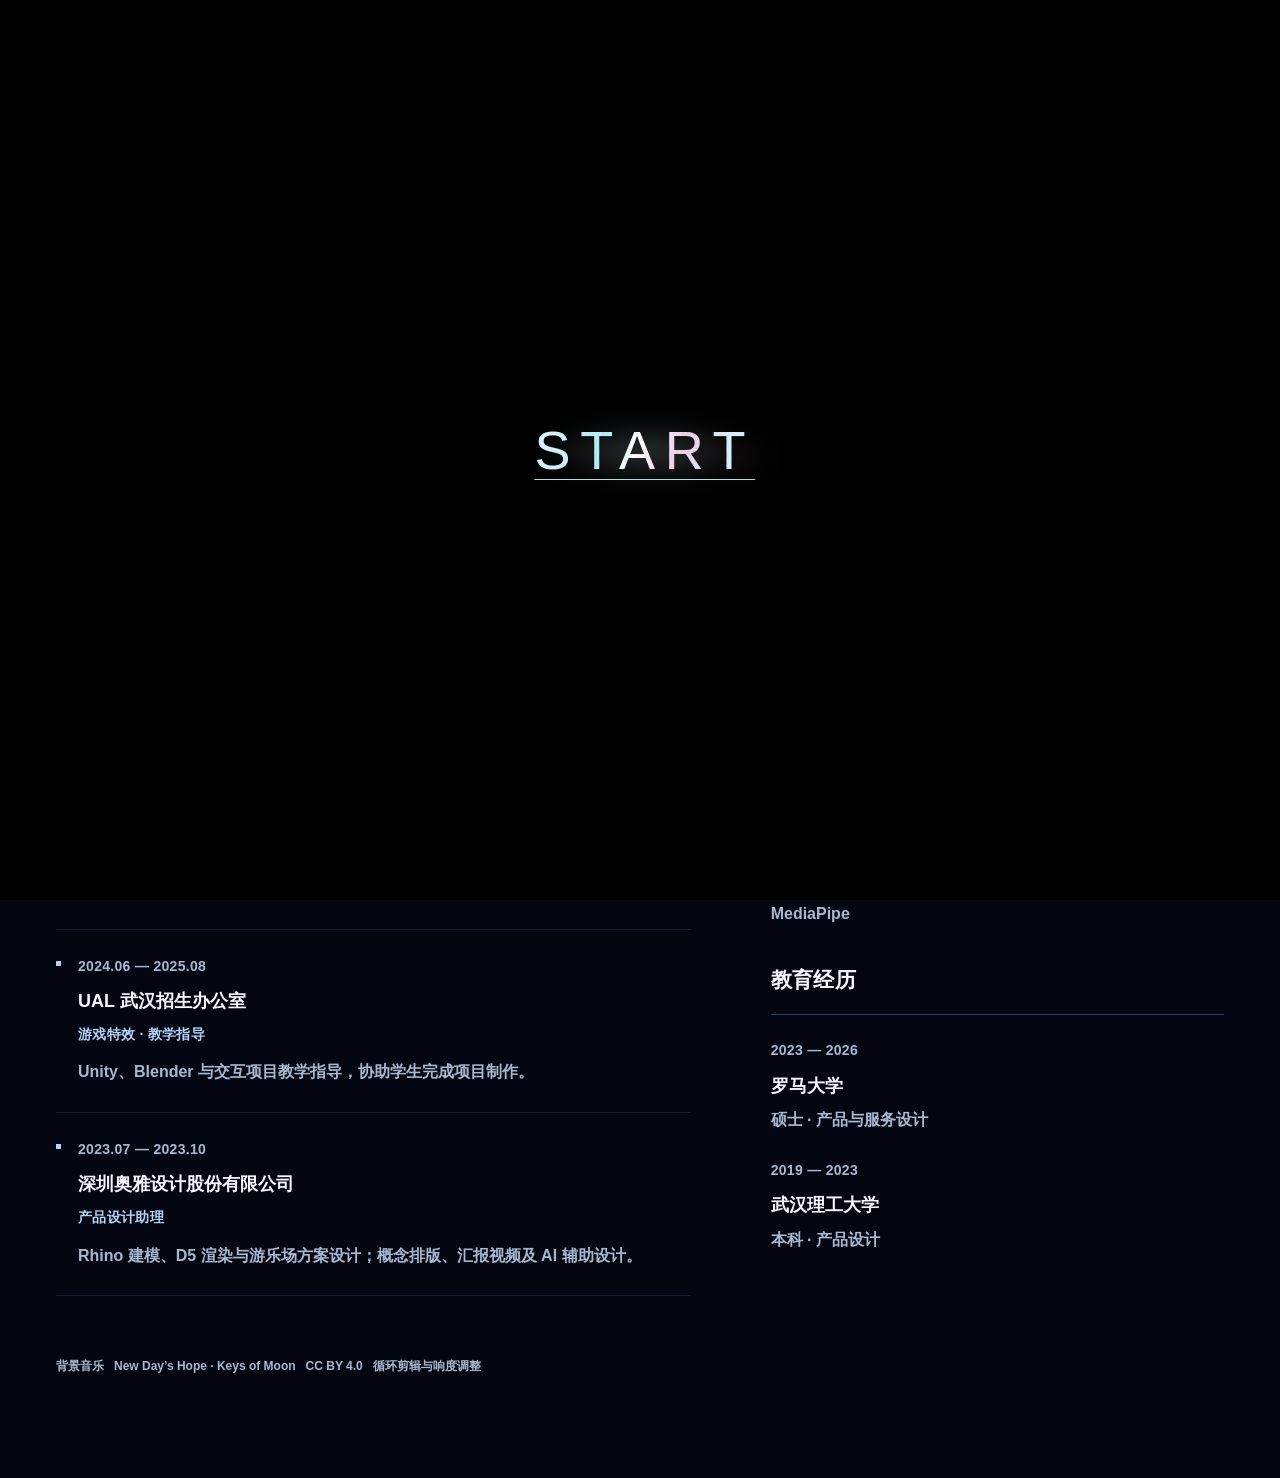
==== commit 3200c306: "Publish contact star network and music credits update" ====
--- a/about.html
+++ b/about.html
@@ -113,7 +113,7 @@
         </div>
         <div class="contact-feedback" id="contact-copy-feedback" role="status" aria-live="polite"></div>
       </div>
-      <div class="shell footer-bottom"><span>© <span id="year">2026</span> 张致远</span><a href="./index.html">返回首页 ↗</a><span>技术美术作品集</span></div>
+      <div class="contact-network" aria-hidden="true"></div>
     </section>
   </main>
   <div class="sr-only" id="announcement" aria-live="polite"></div>
--- a/start-gate.css
+++ b/start-gate.css
@@ -1,31 +1,27 @@
-/* A static entry screen: the loading work belongs to the page, not an effect loop. */
+/* START stays centered. A thin loading line disappears once essentials settle. */
 :root{--start-gate-styles:ready}
-html[data-start-gate="pending"]::after{content:"";position:fixed;inset:0;z-index:2147483646;background:#071323;pointer-events:none}
-dialog.start-gate{position:fixed;inset:0;width:100%;height:100%;height:100dvh;max-width:none;max-height:none;margin:0;padding:clamp(24px,4vw,56px);border:0;border-radius:0;box-sizing:border-box;overflow:auto;color:#e8f5ff;background:radial-gradient(ellipse at 50% 40%,#123247 0,transparent 58%),#071323;font-family:"Microsoft YaHei","PingFang SC","Segoe UI",Arial,sans-serif;outline:none;overscroll-behavior:contain;isolation:isolate}
-dialog.start-gate[open]{display:grid;grid-template-rows:auto 1fr auto;gap:24px}
-.start-gate::backdrop{background:#071323}
-.start-gate::before{content:"";position:absolute;inset:0;z-index:-1;pointer-events:none;background:radial-gradient(1px 1px at 12% 21%,#b4dcf380,transparent),radial-gradient(1px 1px at 78% 18%,#b4dcf380,transparent),radial-gradient(1px 1px at 28% 76%,#b4dcf380,transparent),radial-gradient(1px 1px at 88% 69%,#b4dcf380,transparent)}
-.start-gate-top{display:flex;align-items:center;justify-content:space-between;gap:16px;color:#92b6c9;font:600 11px/1.5 "Segoe UI",Arial,sans-serif;letter-spacing:.16em}
-.start-gate-content{width:min(100%,380px);margin:auto;text-align:center;padding:28px 0}
-.start-gate-logo{display:block;width:64px;height:64px;margin:0 auto 24px;object-fit:contain}
-.start-gate-name{margin:0;color:#e8f5ff;font-size:22px;font-weight:600;line-height:1.5;letter-spacing:.12em}
-.start-gate-role{margin:8px 0 0;color:#91afc2;font-size:12px;font-weight:500;line-height:1.6;letter-spacing:.14em}
-.start-gate-start{display:flex;align-items:center;justify-content:space-between;width:100%;min-height:94px;margin:42px 0 0;padding:18px 28px;border:1px solid #77c8e7;border-radius:0;background:#0b273a;color:#c8f3ff;text-align:left;font:500 clamp(34px,7vw,44px)/1.2 "Segoe UI",Arial,sans-serif;letter-spacing:.14em;cursor:pointer;transition:background .18s,border-color .18s,color .18s}
-.start-gate-start:disabled{opacity:.58;cursor:wait;border-color:#527384}
-.start-gate-start:not(:disabled):hover{background:#154459;border-color:#c8f3ff;color:#fff}
-.start-gate-arrow{font-size:32px;line-height:1;letter-spacing:0;font-weight:300}
-.start-gate button:focus-visible{outline:2px solid #cbf5ff;outline-offset:5px}
-.start-gate-loading{margin-top:24px;text-align:left}
-.start-gate-progress-label{display:flex;align-items:flex-start;justify-content:space-between;gap:12px;min-height:34px;color:#9dbccd;font-size:11px;line-height:1.6}
-.start-gate-count{flex-shrink:0;font:500 11px/1.6 "Segoe UI",Arial,sans-serif;letter-spacing:.12em;font-variant-numeric:tabular-nums}
-.start-gate progress{display:block;width:100%;height:2px;border:0;border-radius:0;appearance:none;background:#264150;color:#9ae4fa}
-.start-gate progress::-webkit-progress-bar{background:#264150}
-.start-gate progress::-webkit-progress-value{background:#9ae4fa}
-.start-gate progress::-moz-progress-bar{background:#9ae4fa}
-.start-gate-skip-slot{height:48px;margin-top:12px}
-.start-gate-skip{min-height:44px;padding:10px 16px;background:transparent;border:0;color:#a6c5d7;font-size:12px;text-decoration:underline;text-underline-offset:5px;cursor:pointer}
-.start-gate-skip:hover{color:#e8f5ff}
-.start-gate-footnote{margin:0;text-align:center;color:#93acbf;font-size:11px;line-height:1.8;letter-spacing:.04em}
-@media(max-width:520px){dialog.start-gate{padding:24px}.start-gate-top{font-size:10px}.start-gate-content{padding:20px 0}.start-gate-start{margin-top:30px;min-height:84px;padding:18px 22px}.start-gate-progress-label{font-size:10px}.start-gate-footnote{font-size:10px}}
-@media(max-height:580px){dialog.start-gate[open]{gap:12px}.start-gate-content{padding:12px 0}.start-gate-logo{width:40px;height:40px;margin-bottom:12px}.start-gate-start{min-height:64px;margin-top:18px;font-size:32px}.start-gate-loading{margin-top:16px}.start-gate-skip-slot{margin-top:4px}}
-@media(prefers-reduced-motion:reduce){.start-gate *{transition:none!important}}
+.start-sky-shade{position:fixed;inset:0;z-index:-1;background:#000;pointer-events:none;animation:start-sky-reveal 1s ease-in-out forwards}
+@keyframes start-sky-reveal{from{opacity:1}to{opacity:0}}
+html[data-start-gate="pending"]::after{content:"";position:fixed;inset:0;z-index:2147483646;background:#000;pointer-events:none}
+dialog.start-gate{position:fixed;inset:0;width:100%;height:100%;height:100dvh;max-width:none;max-height:none;margin:0;padding:24px;border:0;border-radius:0;box-shadow:none;box-sizing:border-box;overflow:auto;color:#e8f5ff;background:#000;font-family:"Microsoft YaHei","PingFang SC","Segoe UI",Arial,sans-serif;outline:none;overscroll-behavior:contain}
+dialog.start-gate[open]{display:grid;place-items:center}
+.start-gate::backdrop{background:#000}
+.start-gate-content{position:relative;display:grid;place-items:center;margin:auto;text-align:center}
+.start-gate-start{position:relative;isolation:isolate;display:inline-grid;place-items:center;width:min(360px,calc(100vw - 48px));min-height:140px;margin:0;padding:0 24px;border:0;border-radius:0;box-shadow:none;background:transparent;color:#e8f5ff;font:400 clamp(38px,7vw,54px)/1.2 "Segoe UI",Arial,sans-serif;letter-spacing:.18em;text-indent:.18em;cursor:pointer;transition:opacity .18s,color .18s}
+.start-gate-start:disabled{opacity:.45;cursor:wait}
+.start-gate-label{display:block;width:max-content}
+.start-gate-start::before{content:"";position:absolute;left:50%;top:50%;width:clamp(190px,42vw,250px);height:1.15em;transform:translate(-50%,-50%);z-index:-1;pointer-events:none;background:radial-gradient(ellipse at var(--film-x,50%) var(--film-y,50%),#b5eeff30,transparent 60%),radial-gradient(ellipse at 65% 60%,#efb9d516,transparent 60%);filter:blur(12px);opacity:0;transition:opacity .2s}
+.start-gate-start:not(:disabled):is(:hover,:focus-visible){color:#c3eeff}
+.start-gate-start:not(:disabled):is(:hover,:focus-visible)::before{opacity:1}
+.start-gate-start:focus-visible{outline:none;text-decoration:underline;text-decoration-color:#a5dfe8;text-decoration-thickness:1px;text-underline-offset:10px}
+@supports ((-webkit-background-clip:text) or (background-clip:text)){
+  .start-gate-start:not(:disabled):is(:hover,:focus-visible) .start-gate-label{background-image:repeating-linear-gradient(var(--film-angle,108deg),#c7fcff00 0,#cdfcff14 1px,#f4e9ff42 2px,#c7fcff00 4px),linear-gradient(var(--film-angle,108deg),#a2c6f1 0%,#e5f4ff 30%,#abebf3 43%,#ffffff 49%,#edcae2 57%,#d5efff 65%,#95badf 100%);background-size:180% 160%,240% 140%;background-position:var(--film-shift-x,50%) var(--film-shift-y,50%);background-clip:text;-webkit-background-clip:text;color:transparent;-webkit-text-fill-color:transparent}
+}
+.start-gate-status{position:absolute;width:1px;height:1px;margin:-1px;padding:0;border:0;overflow:hidden;clip-path:inset(50%);white-space:nowrap}
+.start-gate-progress{position:absolute;top:calc(50% + 46px);left:50%;width:72%;max-width:180px;height:1px;transform:translateX(-50%);overflow:hidden;background:#728ca540;pointer-events:none;opacity:1;transition:opacity .35s ease}
+.start-gate-progress-fill{display:block;width:var(--start-progress,0%);height:100%;background:linear-gradient(90deg,#7fc7e0,#d7f8ff 35%,#e5cde7 50%,#a0e1ee 65%,#7fc7e0);background-size:200% 100%;animation:start-gate-progress-flow 1.6s linear infinite;transition:width .25s ease}
+.start-gate[data-ready="true"] .start-gate-progress{opacity:0}
+.start-gate[data-ready="true"] .start-gate-progress-fill{animation:none}
+@keyframes start-gate-progress-flow{from{background-position:200% 0}to{background-position:0 0}}
+@media(prefers-reduced-motion:reduce){.start-gate *,.start-gate *::before{transition:none!important;animation:none!important}}
+@media(forced-colors:active){.start-gate-start:not(:disabled):is(:hover,:focus-visible) .start-gate-label{background:none;color:ButtonText;-webkit-text-fill-color:ButtonText}.start-gate-start::before{display:none}.start-gate-start:focus-visible{text-decoration-color:ButtonText}}
--- a/music.css
+++ b/music.css
@@ -20,7 +20,8 @@
 .music-glyph-shader{position:absolute;left:0;top:0;z-index:2;pointer-events:none;user-select:none}
 .music-controls[data-music-shader=ready] .music-button svg{opacity:0}
 .music-credit{display:flex;flex-wrap:wrap;gap:4px 10px;flex:0 0 100%;margin:0;padding-bottom:18px;color:#8fa7bd;font-size:12px;line-height:1.7;letter-spacing:0}
-.detail-footer:has(.music-credit),.footer-bottom:has(.music-credit){flex-wrap:wrap;row-gap:8px}
+.detail-footer:has(.music-credit){flex-wrap:wrap;row-gap:8px}
+#about>.music-credit{grid-column:1/-1;padding-bottom:0}
 .music-credit>span:first-child{color:#afc2d2}
 .music-credit a{color:inherit;text-decoration:none;border:0;border-radius:0;padding:0;background:transparent;box-shadow:none}
 .music-credit a:hover{color:#d7f0ff;text-decoration:underline;text-underline-offset:3px}
--- a/contact-layout.css
+++ b/contact-layout.css
@@ -17,7 +17,8 @@
 .contact-method-arrow{grid-column:3;grid-row:1;color:#8cc7e0;font-size:24px;transition:transform .25s}
 .contact-method:hover .contact-method-arrow{transform:translate(2px,-2px)}
 .contact-feedback{min-height:24px;margin-top:17px;font-size:13px;line-height:1.7;color:#a5d8eb}
-.contact-section .footer-bottom{width:min(900px,calc(100% - 112px));margin-top:auto;padding-block:22px}
+.contact-network{position:relative;flex:none;width:min(100%,1440px);height:clamp(150px,19vw,260px);margin:auto auto 0;opacity:.68;pointer-events:none}
+.contact-network:empty{display:none}
 @keyframes contact-starlight{to{background-position:73px -12px,151px 12px,-180% 0}}
 @media(max-width:900px){.contact-section[data-view-panel]{padding-top:174px}}
 @media(max-width:600px){
@@ -29,7 +30,6 @@
  .contact-method-label{grid-column:1;grid-row:1;font-size:13px}
  .contact-method strong{grid-column:1;grid-row:2;font-size:clamp(19px,5.5vw,25px);letter-spacing:0}
  .contact-method-arrow{grid-column:2;grid-row:1/3;font-size:22px}
- .contact-section .footer-bottom{width:calc(100% - 44px);flex-wrap:wrap;gap:12px}
 }
 @media(prefers-reduced-motion:reduce){.contact-method strong,.contact-method-arrow,.contact-method::after{animation:none!important;transition:none}.contact-method:hover .contact-method-arrow{transform:none}}
 @media(forced-colors:active){.contact-method strong{background:none;color:ButtonText!important;filter:none!important}.contact-method:focus-visible{outline:2px solid Highlight}}
--- a/content-layout.css
+++ b/content-layout.css
@@ -10,6 +10,31 @@
 .preview-column .project-caption h3{max-width:28ch;text-wrap:balance}
 .preview-column .project-caption .text-link{min-height:44px;display:inline-flex;align-items:center}
 .selection-tip{max-width:60ch}
+
+/* A typographic cover for a project whose source still has not been supplied. */
+.project-type-cover{
+  display:grid;
+  place-items:center;
+  width:100%;
+  height:100%;
+  padding:12%;
+  overflow:hidden;
+  border-radius:10px;
+  background:
+    radial-gradient(ellipse at 50% 46%,#1e3650,transparent 66%),
+    linear-gradient(150deg,#0d1828,#050911 75%);
+  color:#dbeeff;
+  text-align:center;
+  text-wrap:balance;
+  font-size:clamp(22px,4.2vw,58px);
+  font-weight:720;
+  line-height:1.15;
+  letter-spacing:.06em;
+}
+.selection-card-media .project-type-cover{
+  padding:0 12% 19%;
+  font-size:clamp(16px,2.1vw,27px);
+}
 /* A fixed rounded outline separates every option from the player. A slow,
    low-contrast reflection changes its light, never its silhouette. */
 #project-grid{gap:16px}
--- a/palette.css
+++ b/palette.css
@@ -76,5 +76,6 @@
 .contact-method:is(:hover,:focus-visible,.is-copied) strong{filter:drop-shadow(0 0 9px rgb(var(--blue-rgb)/.18))}
 .contact-method:is(:hover,:focus-visible,.is-copied)::after{background:linear-gradient(90deg,transparent,#8bbcf245 25%,#e9b7d06b 45%,transparent 78%)}
 .contact-method:focus-visible{outline-color:rgb(var(--pink-rgb)/.55)}
-.footer-bottom,.detail-footer{color:var(--muted)}
+.detail-footer{color:var(--muted)}
+.shell-navigated [data-view-panel]:not([hidden]){animation:none}
 @media(forced-colors:active){.contact-method strong{background:none;color:ButtonText!important}#top h1{background:none;-webkit-text-fill-color:CanvasText}}
